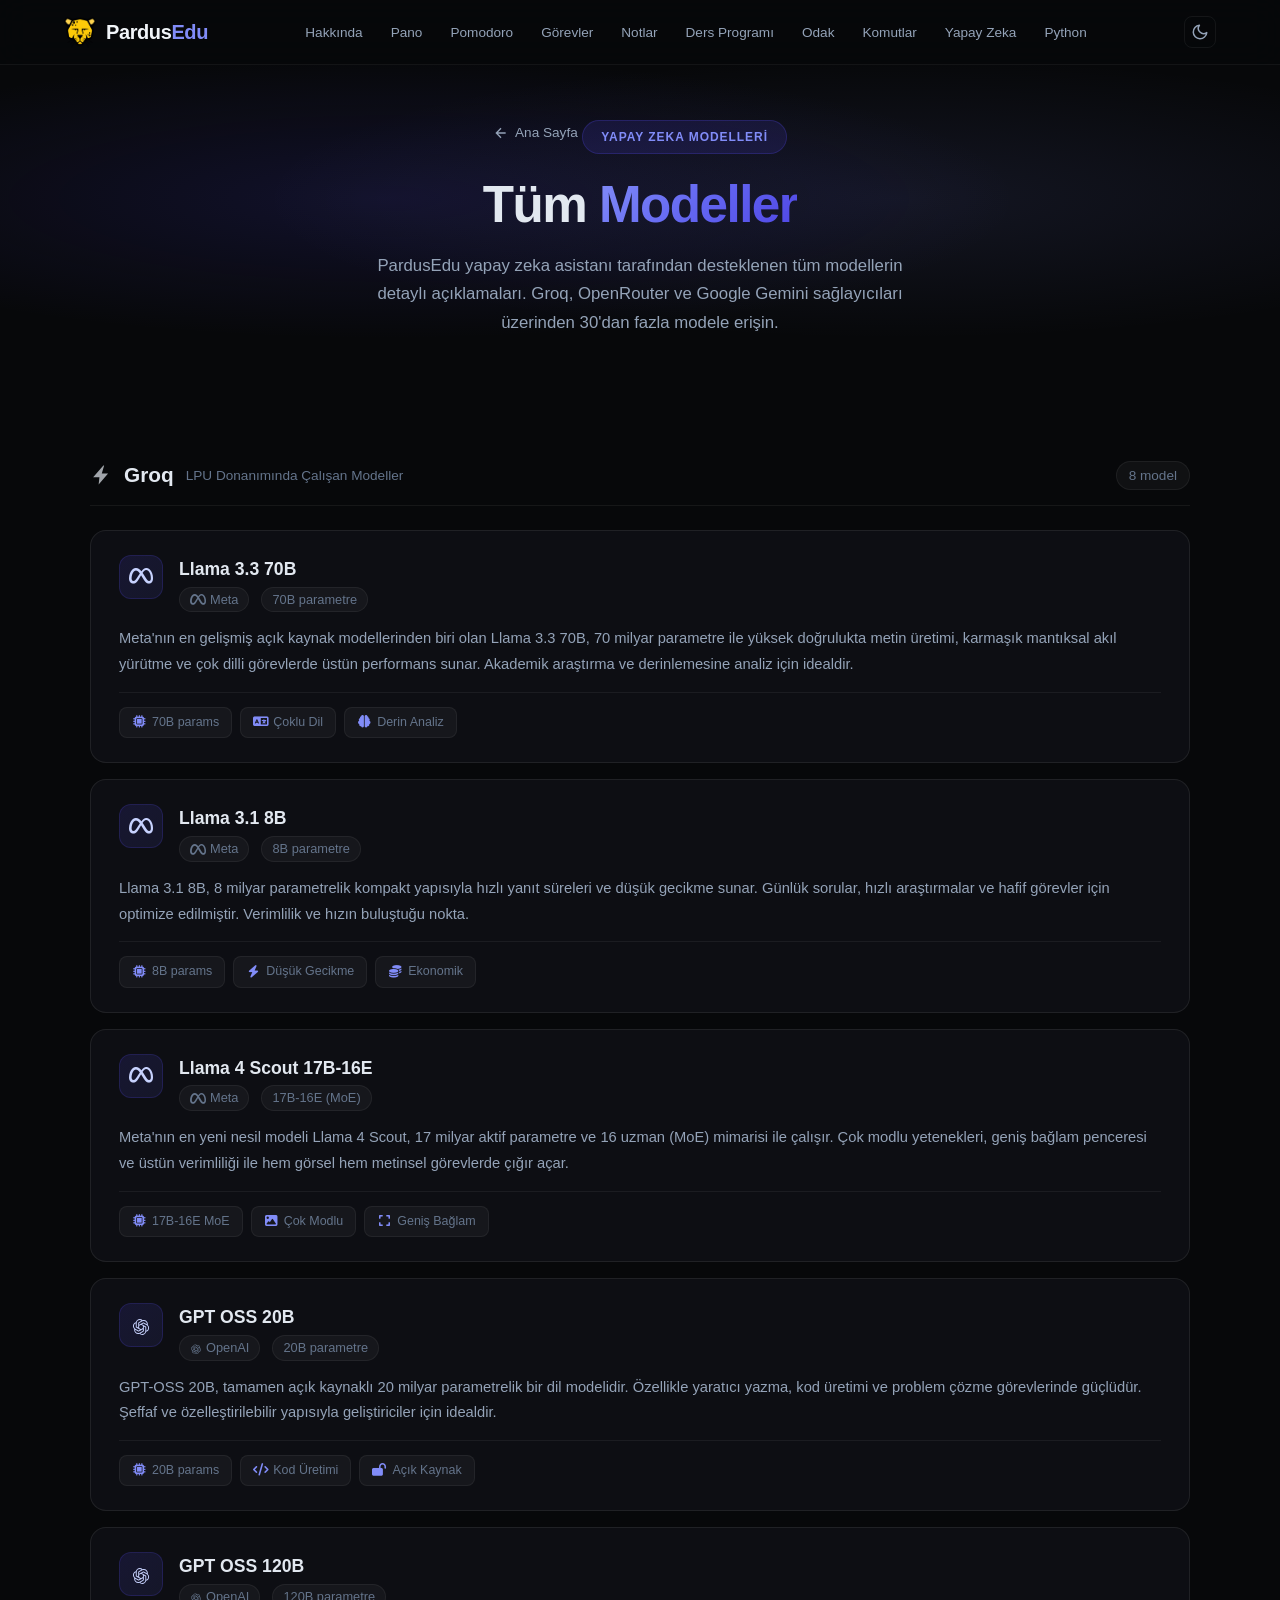
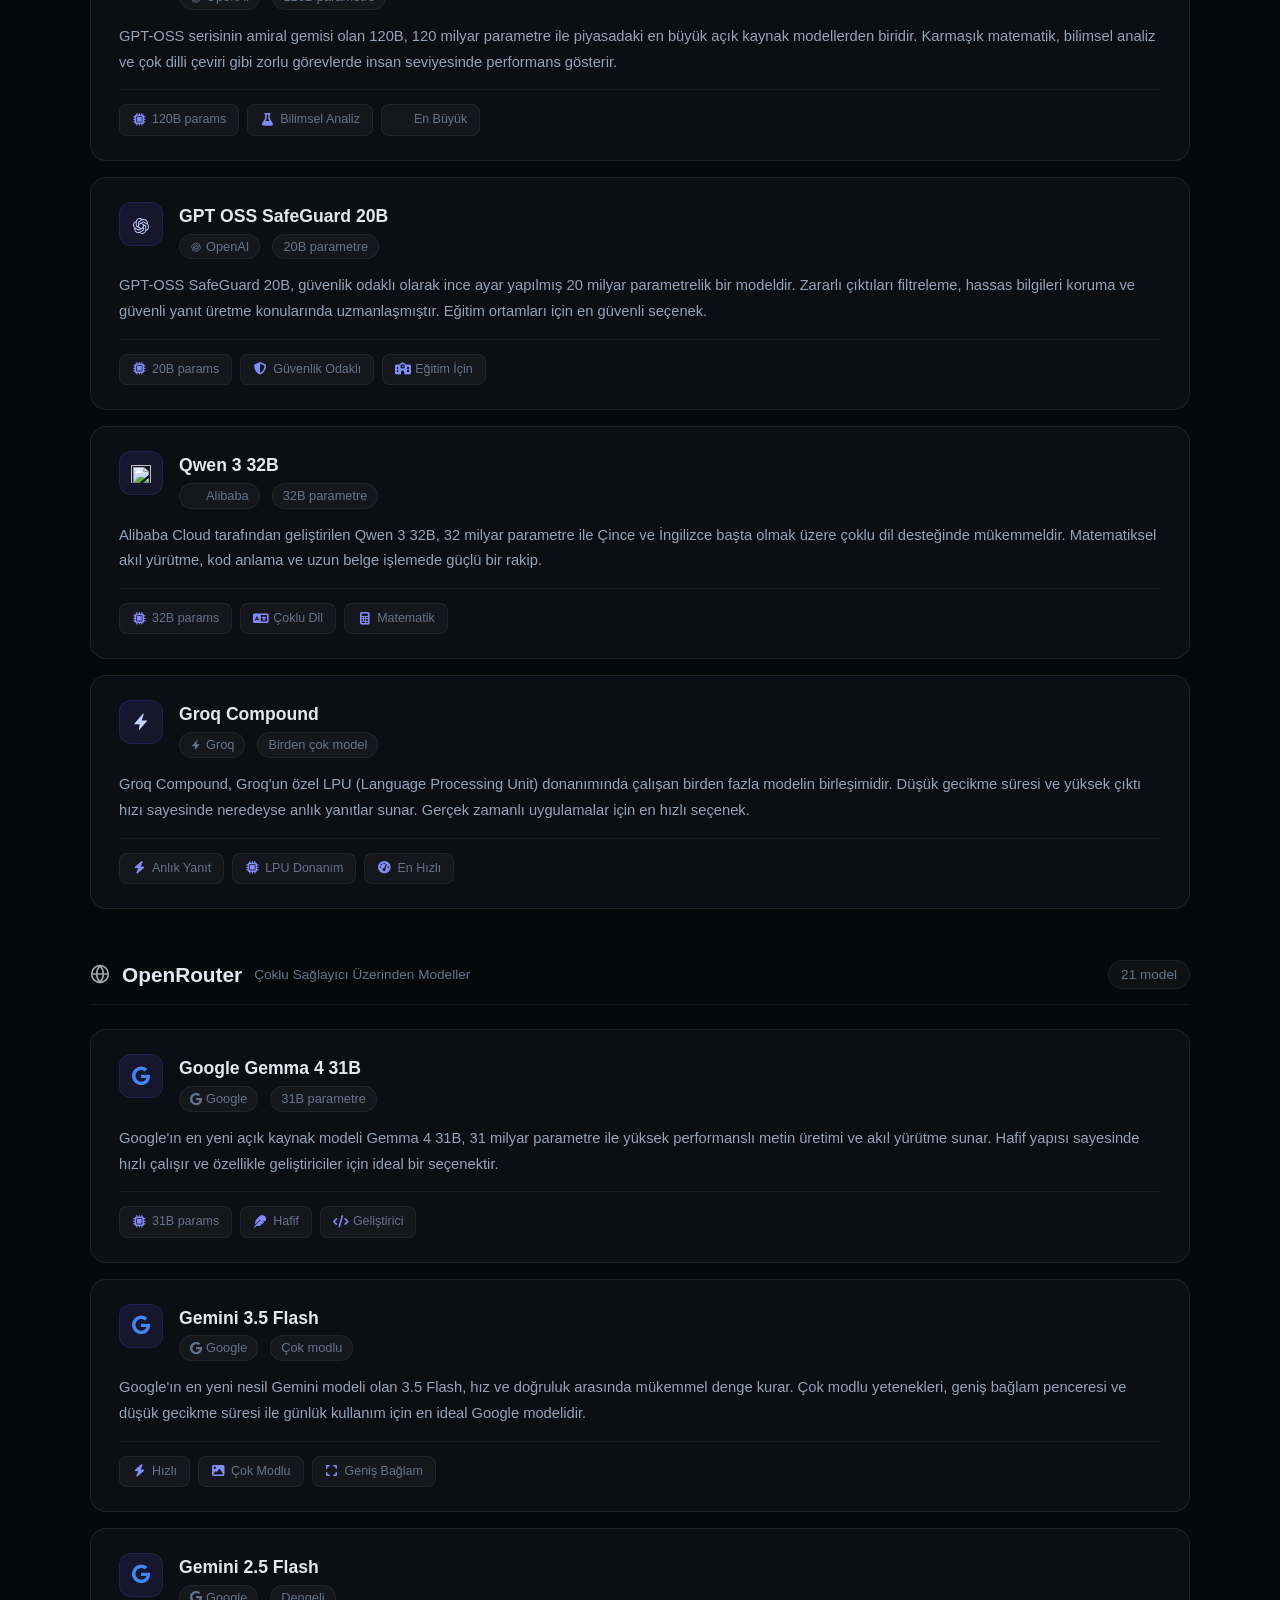
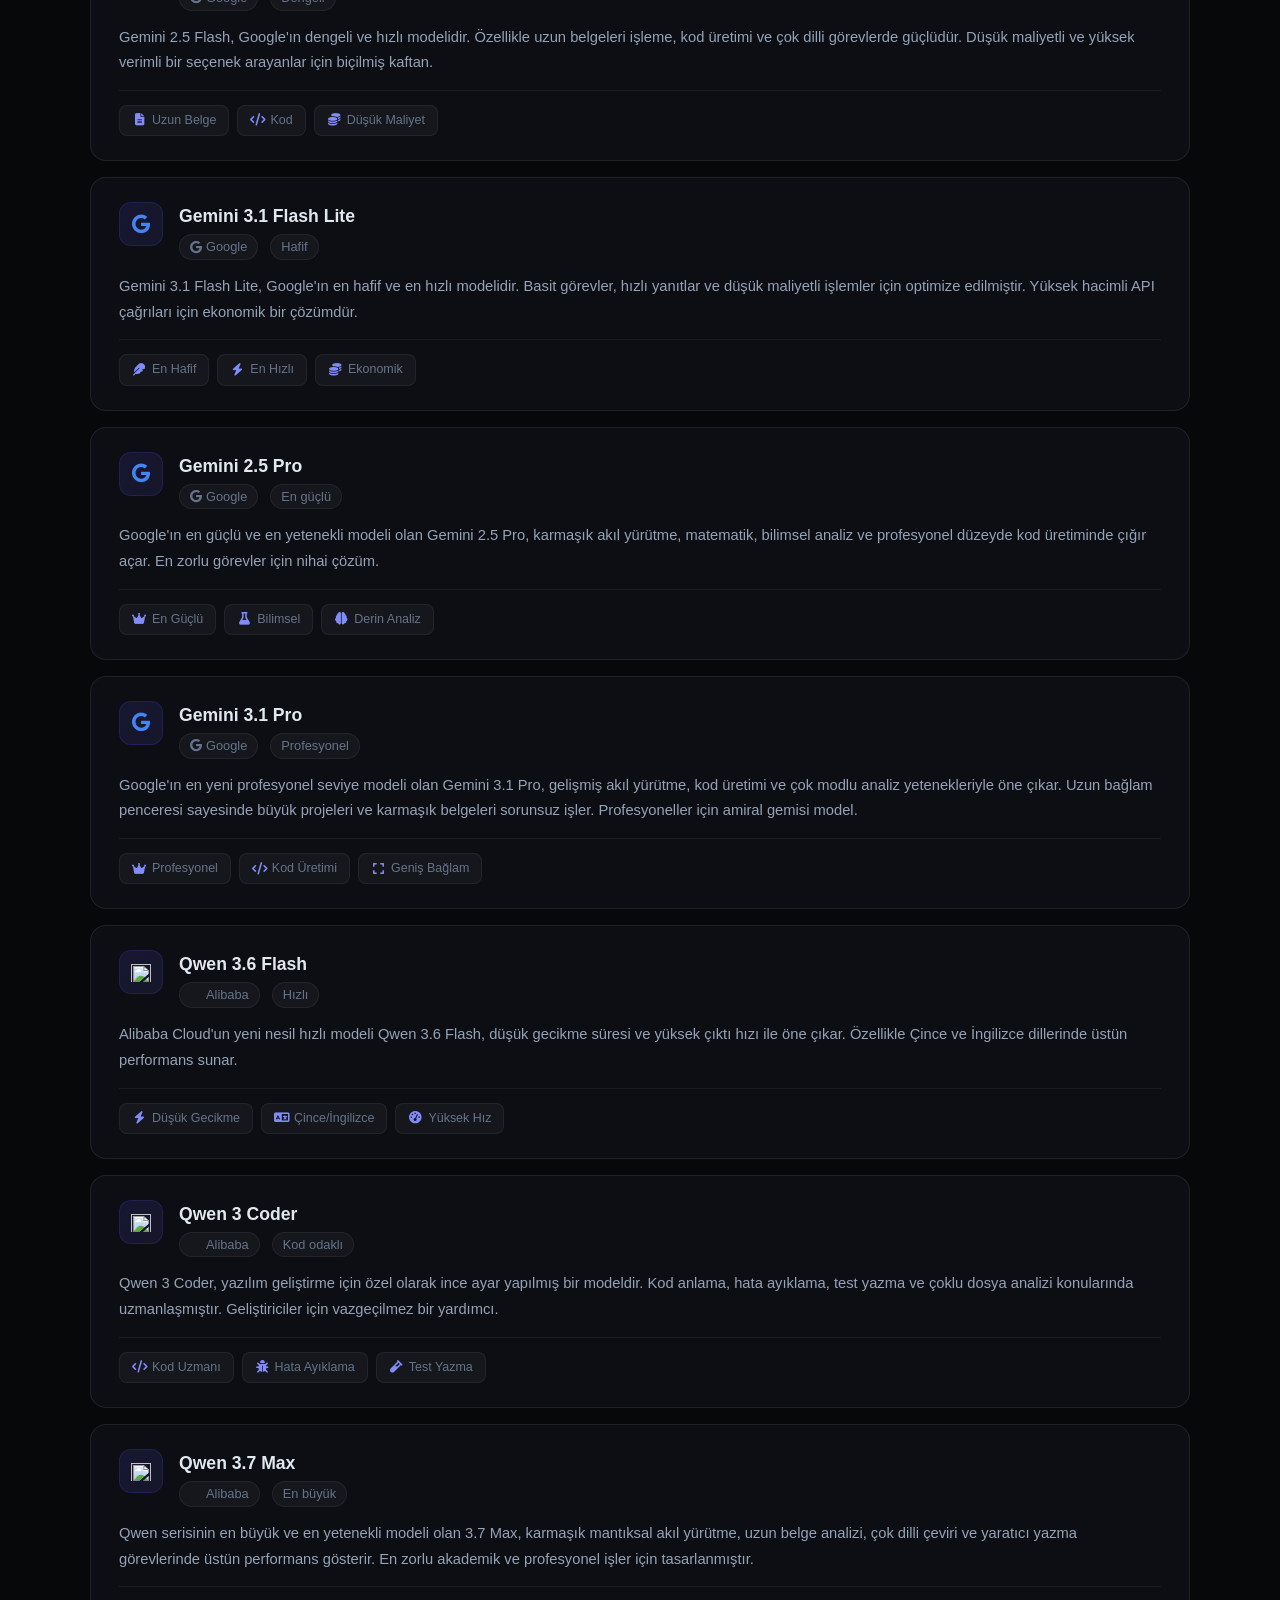
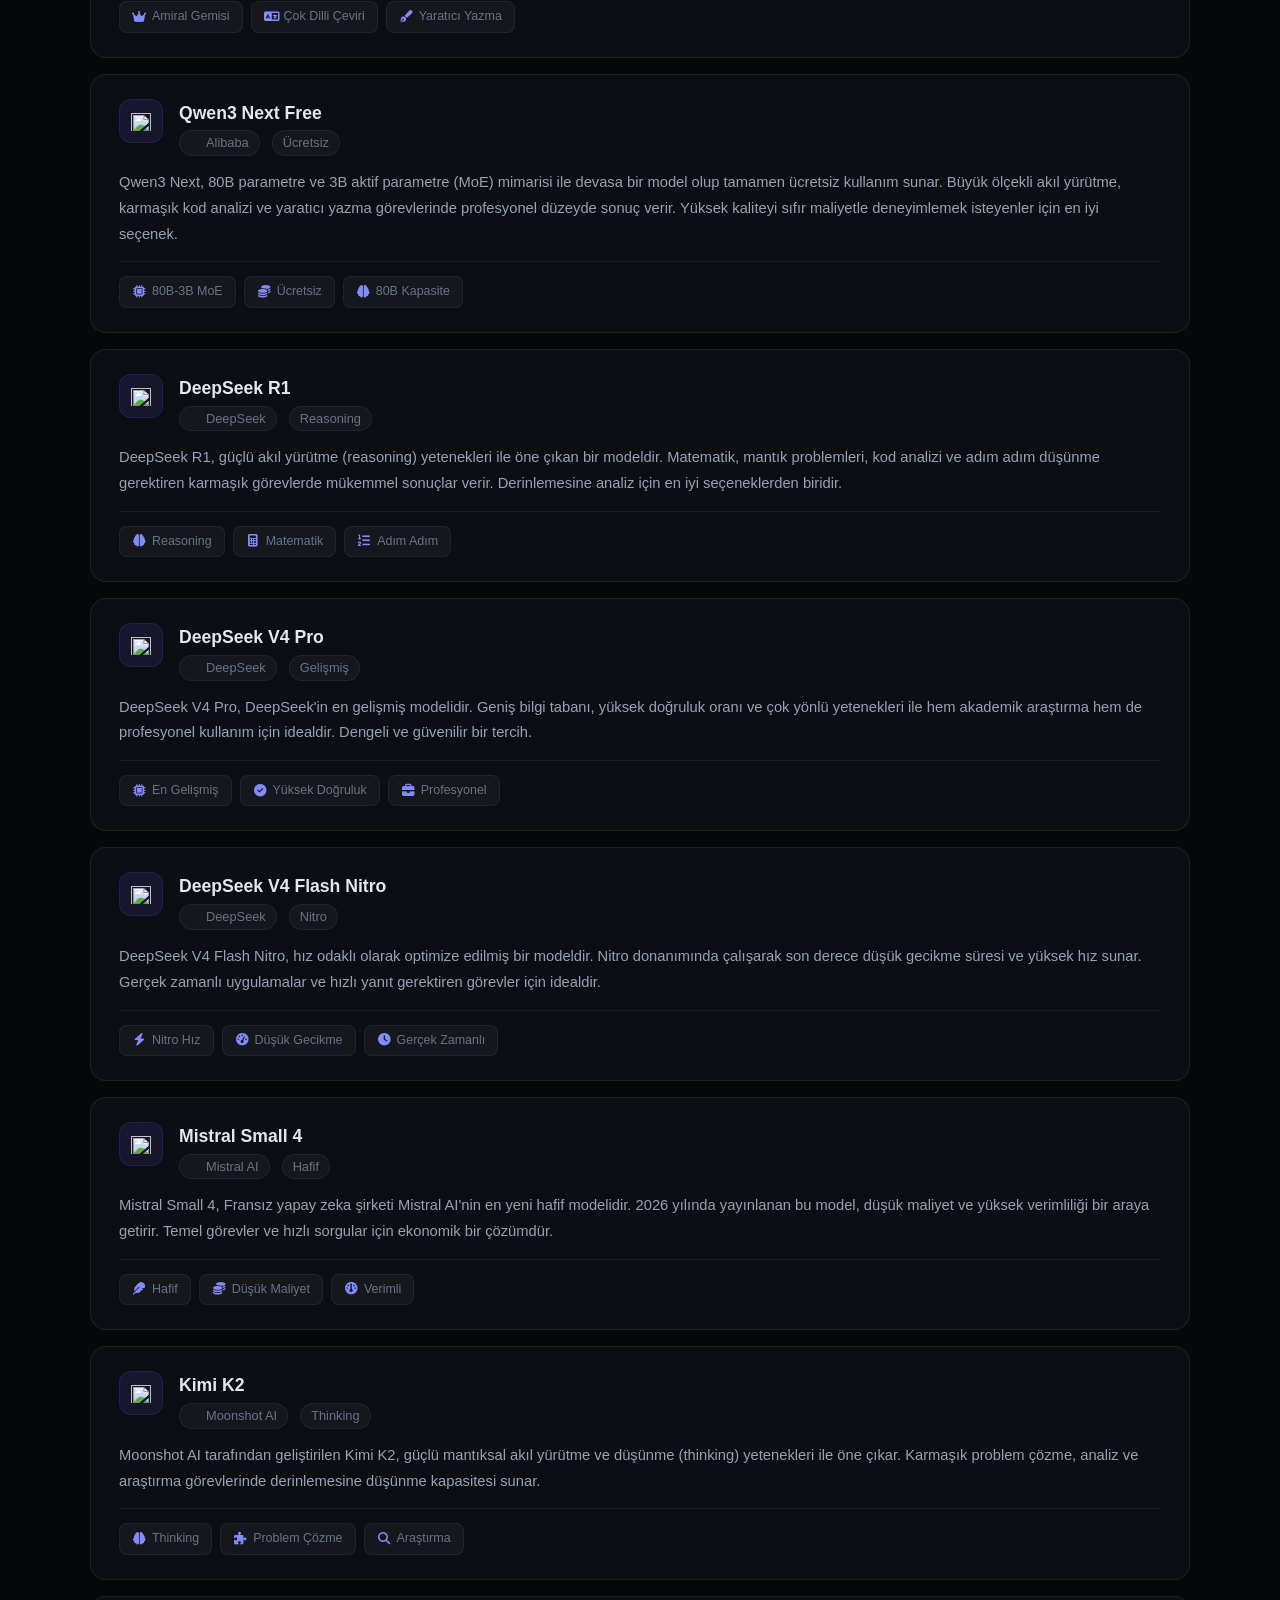
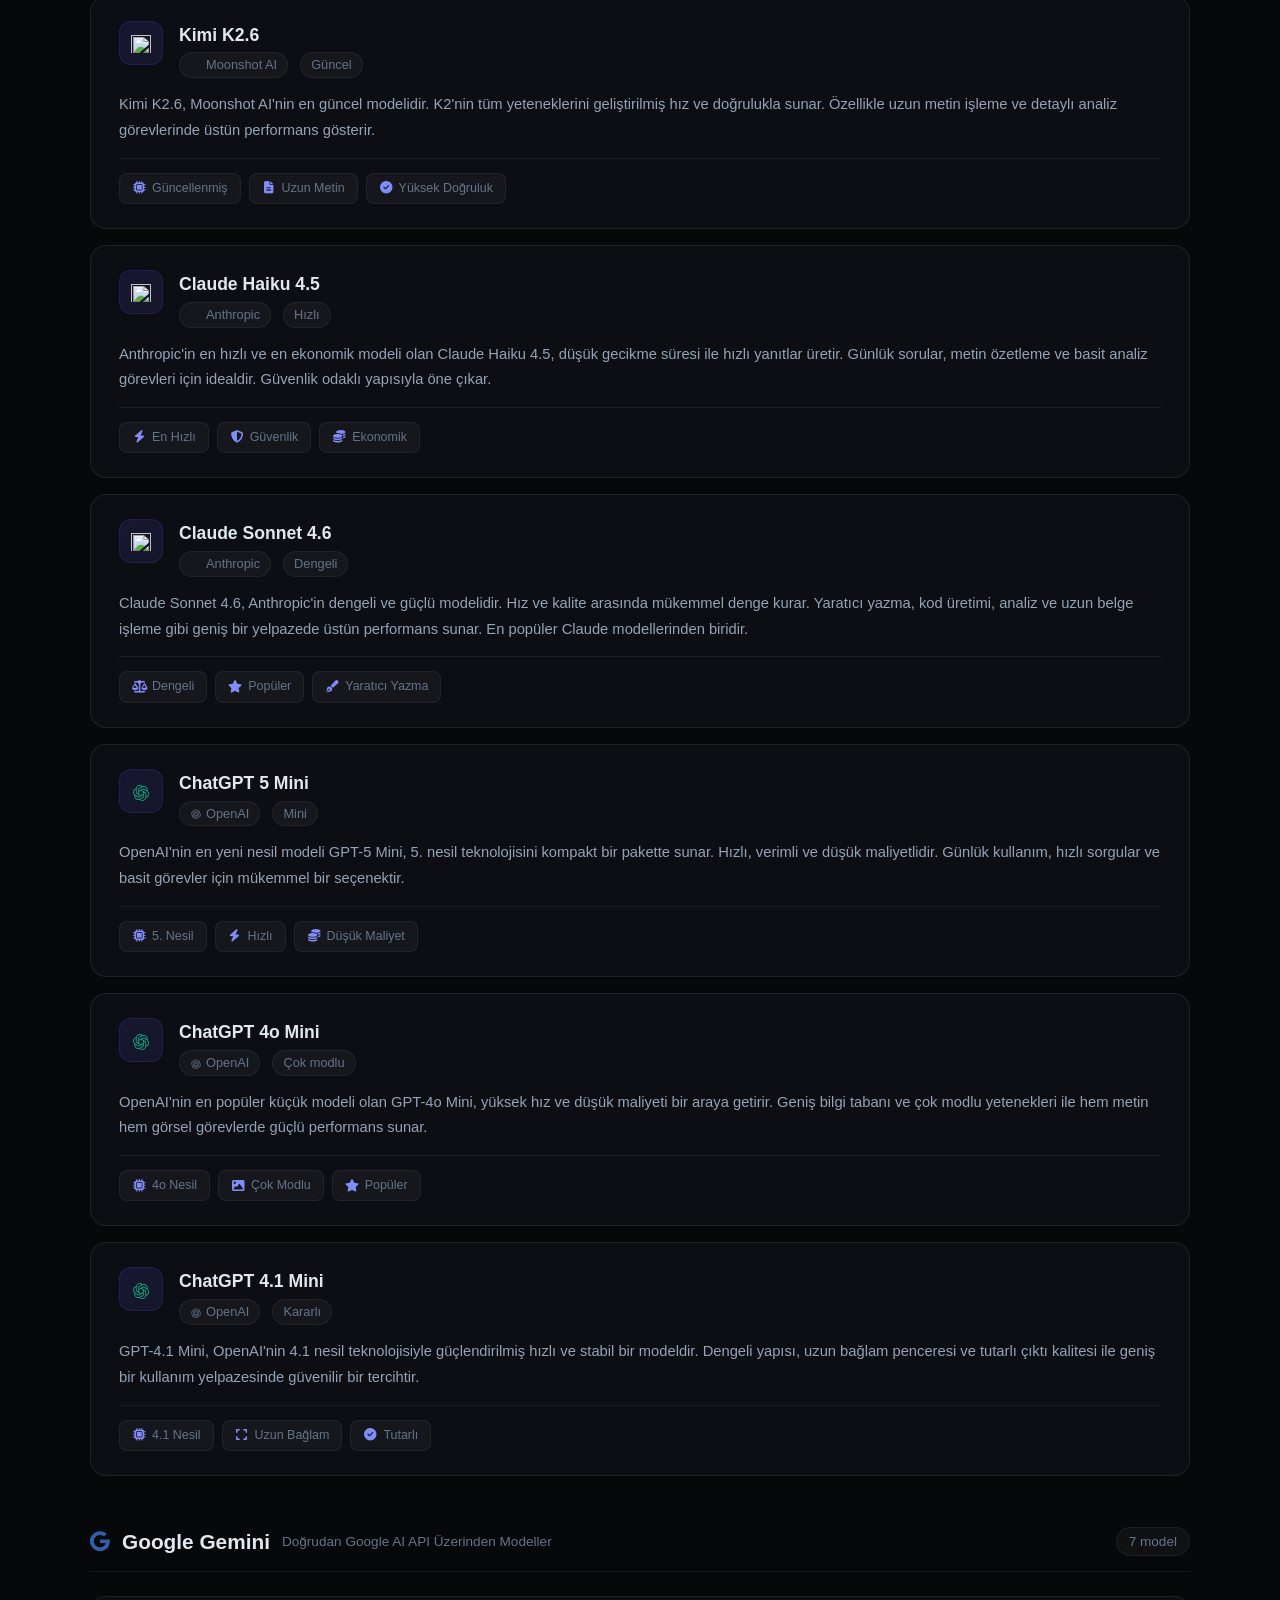
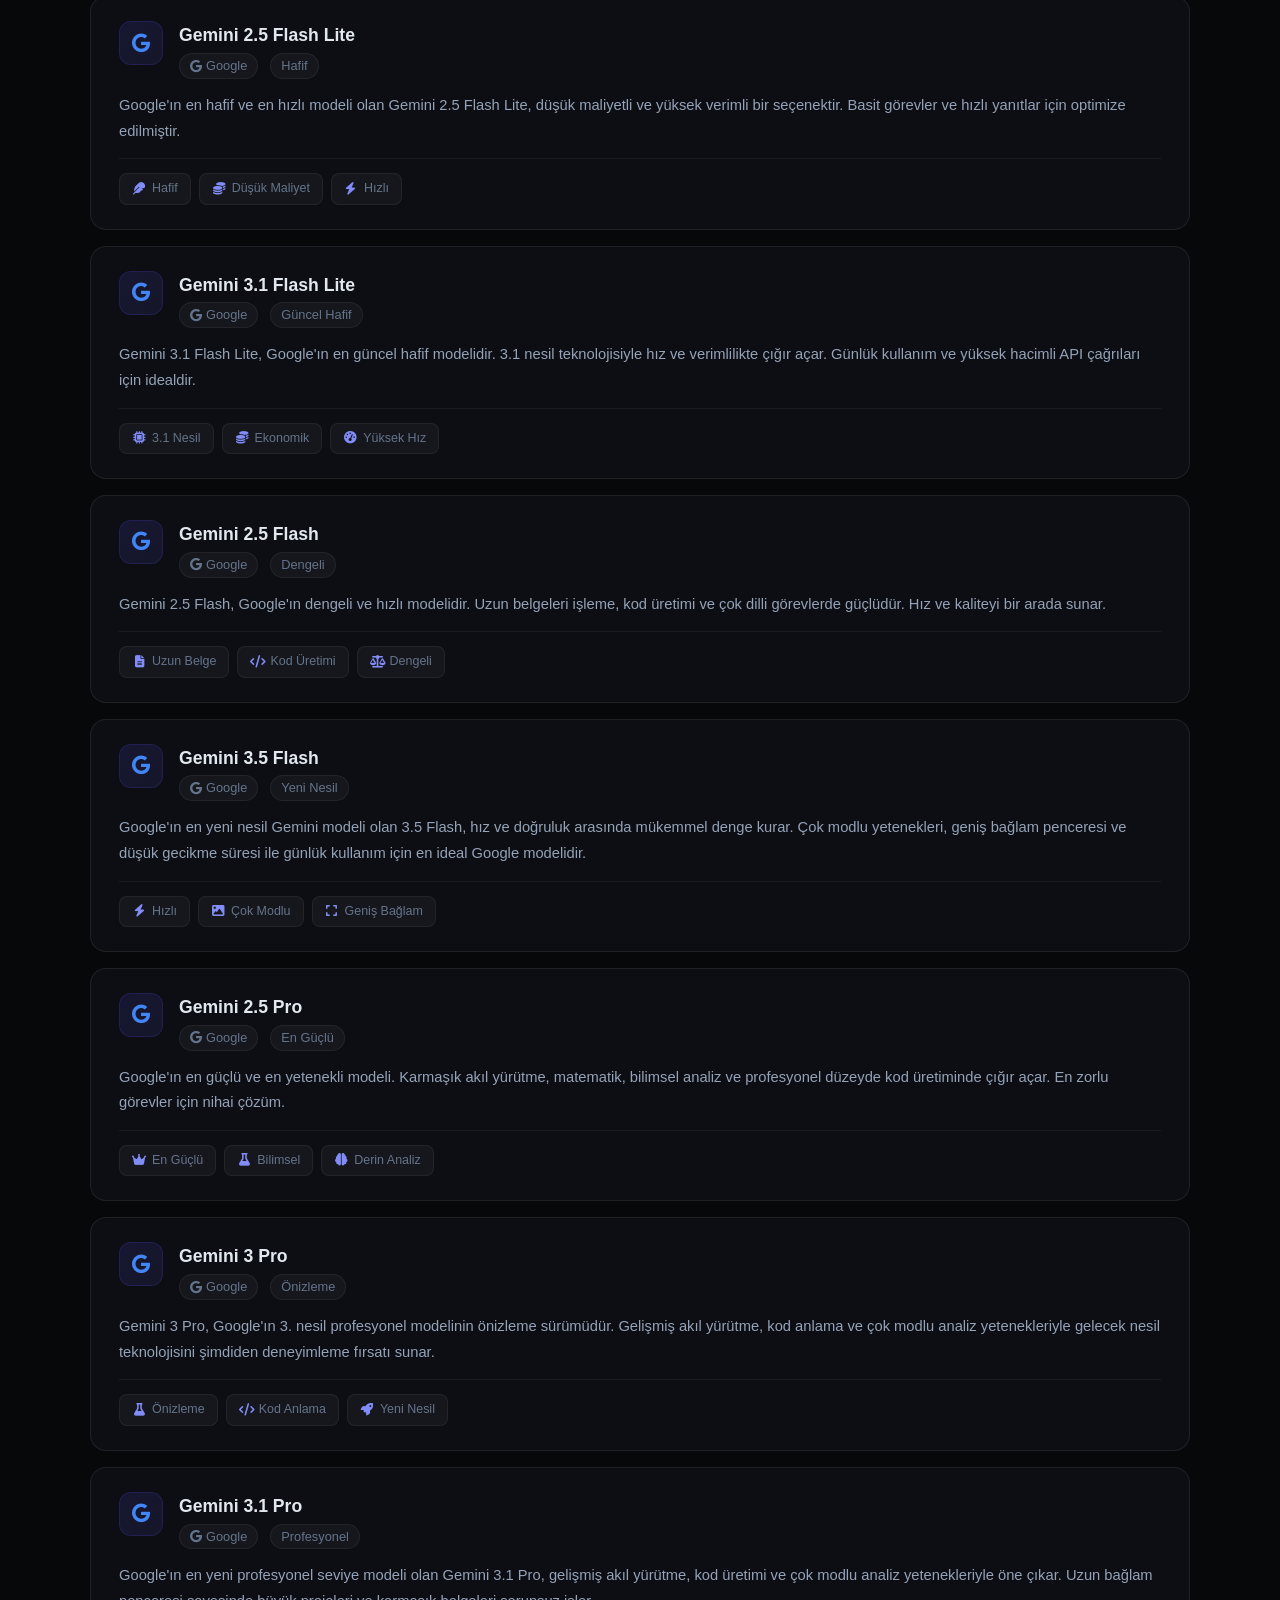
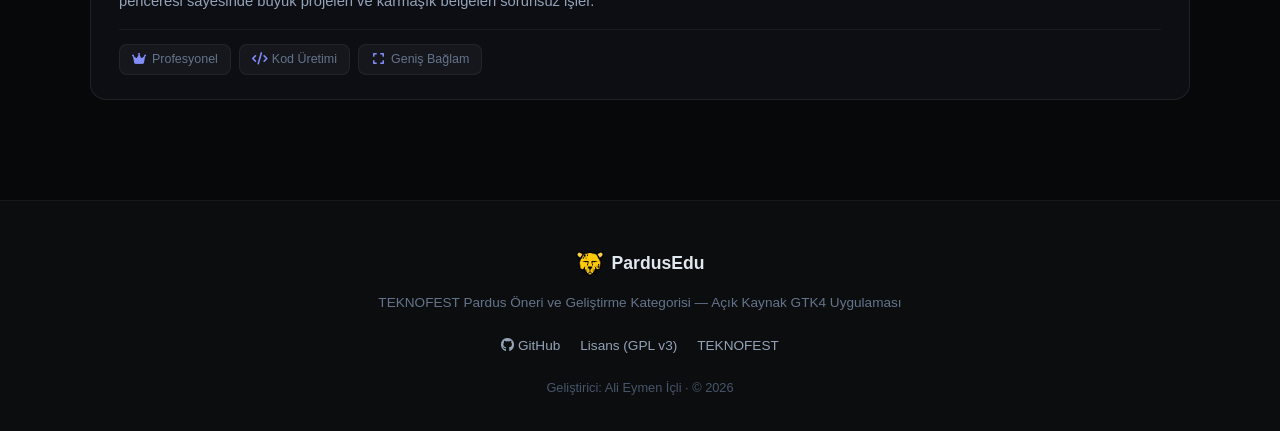
==== web/model.html @ b1dc3f50 "Add files via upload" ====
<!DOCTYPE html>
<html lang="tr">
<head>
  <meta charset="UTF-8">
  <meta name="viewport" content="width=device-width, initial-scale=1.0">
  <title>Modeller — PardusEdu</title>
  <link rel="stylesheet" href="https://cdnjs.cloudflare.com/ajax/libs/font-awesome/6.6.0/css/all.min.css">
  <link rel="stylesheet" href="css/style.css">
  <style>
    .models-hero {
      min-height: 40vh;
      display: flex;
      align-items: center;
      justify-content: center;
      position: relative;
      padding: 120px 24px 60px;
      text-align: center;
      overflow: hidden;
    }
    .models-hero-bg {
      position: absolute;
      inset: 0;
      background:
        radial-gradient(ellipse at 30% 50%, rgba(79,70,229,.15) 0%, transparent 50%),
        radial-gradient(ellipse at 70% 50%, rgba(129,140,248,.1) 0%, transparent 50%);
      pointer-events: none;
    }
    .models-hero-content {
      position: relative;
      max-width: 720px;
    }
    .back-link {
      display: inline-flex;
      align-items: center;
      gap: 6px;
      color: var(--text-muted);
      text-decoration: none;
      font-size: .85rem;
      font-weight: 500;
      margin-bottom: 20px;
      transition: color .2s;
    }
    .back-link:hover { color: var(--accent-light); }
    .models-hero-badge {
      display: inline-block;
      font-size: .75rem;
      font-weight: 600;
      letter-spacing: .08em;
      color: var(--badge-text);
      background: var(--badge-bg);
      border: 1px solid var(--badge-border);
      padding: 6px 18px;
      border-radius: 100px;
      margin-bottom: 20px;
      text-transform: uppercase;
    }
    .models-hero h1 {
      font-size: clamp(2rem, 5vw, 3.2rem);
      font-weight: 800;
      line-height: 1.2;
      margin-bottom: 16px;
      letter-spacing: -.03em;
    }
    .models-hero p {
      font-size: 1.05rem;
      color: var(--text-muted);
      max-width: 560px;
      margin: 0 auto;
    }
    .models-section {
      padding: 60px 24px 100px;
    }
    .models-container {
      max-width: 1100px;
      margin: 0 auto;
    }
    .models-provider {
      margin-bottom: 48px;
    }
    .models-provider:last-child {
      margin-bottom: 0;
    }
    .provider-header {
      display: flex;
      align-items: center;
      gap: 12px;
      margin-bottom: 24px;
      padding-bottom: 12px;
      border-bottom: 1px solid var(--border-light);
    }
    .provider-header h2 {
      font-size: 1.3rem;
      font-weight: 700;
    }
    .provider-header span {
      font-size: .85rem;
      color: var(--text-dim);
      font-weight: 500;
    }
    .provider-count {
      margin-left: auto;
      font-size: .8rem;
      color: var(--text-dim);
      background: var(--card-bg);
      border: 1px solid var(--card-border);
      padding: 2px 12px;
      border-radius: 100px;
    }
    .model-card {
      background: var(--mock-bg);
      border: 1px solid var(--border-mock);
      border-radius: 16px;
      padding: 24px 28px;
      margin-bottom: 16px;
      transition: all .3s;
    }
    .model-card:last-child {
      margin-bottom: 0;
    }
    .model-card:hover {
      border-color: var(--model-border);
      transform: translateY(-2px);
      box-shadow: 0 8px 30px var(--mock-shadow);
    }
    .model-card-header {
      display: flex;
      align-items: flex-start;
      gap: 16px;
      margin-bottom: 14px;
    }
    .model-card-icon {
      width: 44px;
      height: 44px;
      border-radius: 12px;
      display: flex;
      align-items: center;
      justify-content: center;
      font-size: 1.2rem;
      flex-shrink: 0;
      background: var(--model-bg);
      border: 1px solid var(--model-border);
      color: var(--model-text);
    }
    .model-card-info {
      flex: 1;
      min-width: 0;
    }
    .model-card-info h3 {
      font-size: 1.1rem;
      font-weight: 700;
      margin-bottom: 2px;
    }
    .model-card-meta {
      display: flex;
      flex-wrap: wrap;
      gap: 6px 12px;
      font-size: .8rem;
      color: var(--text-dim);
    }
    .model-card-meta .tag {
      display: inline-flex;
      align-items: center;
      gap: 4px;
      padding: 1px 10px;
      border-radius: 100px;
      background: var(--card-bg);
      border: 1px solid var(--card-border);
    }
    .model-card-desc {
      font-size: .92rem;
      color: var(--text-muted);
      line-height: 1.75;
    }
    .model-card-details {
      display: flex;
      flex-wrap: wrap;
      gap: 8px;
      margin-top: 14px;
      padding-top: 14px;
      border-top: 1px solid var(--border-light);
    }
    .model-detail {
      display: inline-flex;
      align-items: center;
      gap: 6px;
      font-size: .78rem;
      color: var(--text-dim);
      padding: 4px 12px;
      background: var(--card-bg);
      border: 1px solid var(--card-border);
      border-radius: 8px;
    }
    .model-detail i {
      color: var(--accent-light);
      width: 14px;
      text-align: center;
    }
    @media (max-width: 768px) {
      .models-hero { padding: 100px 20px 40px; min-height: auto; }
      .models-section { padding: 40px 20px 60px; }
      .model-card { padding: 20px; }
      .model-card-header { gap: 12px; }
      .model-card-icon { width: 36px; height: 36px; font-size: 1rem; }
      .model-card-info h3 { font-size: 1rem; }
      .model-card-desc { font-size: .85rem; }
    }
  </style>
</head>
<body>

  <nav class="navbar" id="navbar">
    <div class="nav-container">
      <a href="index.html" class="nav-logo">
        <img src="img/pardus.png" alt="Pardus" class="logo-img">
        <span>Pardus<span class="logo-highlight">Edu</span></span>
      </a>
      <ul class="nav-links" id="navLinks">
        <li><a href="index.html#about">Hakkında</a></li>
        <li><a href="index.html#dashboard">Pano</a></li>
        <li><a href="index.html#pomodoro">Pomodoro</a></li>
        <li><a href="index.html#tasks">Görevler</a></li>
        <li><a href="index.html#notes">Notlar</a></li>
        <li><a href="index.html#schedule">Ders Programı</a></li>
        <li><a href="index.html#focus">Odak</a></li>
        <li><a href="index.html#commands">Komutlar</a></li>
        <li><a href="index.html#ai">Yapay Zeka</a></li>
        <li><a href="index.html#python">Python</a></li>
      </ul>
      <div class="nav-actions">
        <button class="theme-btn" id="themeBtn" aria-label="Temayı değiştir">
          <svg class="sun-icon" viewBox="0 0 24 24" width="18" height="18" fill="none" stroke="currentColor" stroke-width="2" stroke-linecap="round" stroke-linejoin="round">
            <circle cx="12" cy="12" r="5"/>
            <path d="M12 1v2M12 21v2M4.22 4.22l1.42 1.42M18.36 18.36l1.42 1.42M1 12h2M21 12h2M4.22 19.78l1.42-1.42M18.36 5.64l1.42-1.42"/>
          </svg>
          <svg class="moon-icon" viewBox="0 0 24 24" width="18" height="18" fill="none" stroke="currentColor" stroke-width="2" stroke-linecap="round" stroke-linejoin="round">
            <path d="M21 12.79A9 9 0 1111.21 3 7 7 0 0021 12.79z"/>
          </svg>
        </button>
        <button class="nav-toggle" id="navToggle" aria-label="Menüyü aç/kapat">
          <span></span><span></span><span></span>
        </button>
      </div>
    </div>
  </nav>

  <section class="models-hero">
    <div class="models-hero-bg"></div>
    <div class="models-hero-content">
      <a href="index.html" class="back-link">
        <svg width="16" height="16" viewBox="0 0 24 24" fill="none" stroke="currentColor" stroke-width="2"><path d="M19 12H5M12 19l-7-7 7-7"/></svg>
        Ana Sayfa
      </a>
      <div class="models-hero-badge">YAPAY ZEKA MODELLERİ</div>
      <h1>Tüm <span class="gradient-text">Modeller</span></h1>
      <p>PardusEdu yapay zeka asistanı tarafından desteklenen tüm modellerin detaylı açıklamaları. Groq, OpenRouter ve Google Gemini sağlayıcıları üzerinden 30'dan fazla modele erişin.</p>
    </div>
  </section>

  <section class="models-section">
    <div class="models-container">

      <div class="models-provider">
        <div class="provider-header">
          <svg width="22" height="22" viewBox="0 0 14 14" fill="none"><path d="M8.5 1L2 8.5h4L5.5 13l6-7H7.5L9 1z" fill="currentColor" opacity=".7"/></svg>
          <h2>Groq</h2>
          <span>LPU Donanımında Çalışan Modeller</span>
          <span class="provider-count">8 model</span>
        </div>

        <div class="model-card">
          <div class="model-card-header">
            <div class="model-card-icon"><i class="fa-brands fa-meta"></i></div>
            <div class="model-card-info">
              <h3>Llama 3.3 70B</h3>
              <div class="model-card-meta">
                <span class="tag"><i class="fa-brands fa-meta"></i>Meta</span>
                <span class="tag">70B parametre</span>
              </div>
            </div>
          </div>
          <div class="model-card-desc">Meta'nın en gelişmiş açık kaynak modellerinden biri olan Llama 3.3 70B, 70 milyar parametre ile yüksek doğrulukta metin üretimi, karmaşık mantıksal akıl yürütme ve çok dilli görevlerde üstün performans sunar. Akademik araştırma ve derinlemesine analiz için idealdir.</div>
          <div class="model-card-details">
            <span class="model-detail"><i class="fa-solid fa-microchip"></i>70B params</span>
            <span class="model-detail"><i class="fa-solid fa-language"></i>Çoklu Dil</span>
            <span class="model-detail"><i class="fa-solid fa-brain"></i>Derin Analiz</span>
          </div>
        </div>

        <div class="model-card">
          <div class="model-card-header">
            <div class="model-card-icon"><i class="fa-brands fa-meta"></i></div>
            <div class="model-card-info">
              <h3>Llama 3.1 8B</h3>
              <div class="model-card-meta">
                <span class="tag"><i class="fa-brands fa-meta"></i>Meta</span>
                <span class="tag">8B parametre</span>
              </div>
            </div>
          </div>
          <div class="model-card-desc">Llama 3.1 8B, 8 milyar parametrelik kompakt yapısıyla hızlı yanıt süreleri ve düşük gecikme sunar. Günlük sorular, hızlı araştırmalar ve hafif görevler için optimize edilmiştir. Verimlilik ve hızın buluştuğu nokta.</div>
          <div class="model-card-details">
            <span class="model-detail"><i class="fa-solid fa-microchip"></i>8B params</span>
            <span class="model-detail"><i class="fa-solid fa-bolt"></i>Düşük Gecikme</span>
            <span class="model-detail"><i class="fa-solid fa-coins"></i>Ekonomik</span>
          </div>
        </div>

        <div class="model-card">
          <div class="model-card-header">
            <div class="model-card-icon"><i class="fa-brands fa-meta"></i></div>
            <div class="model-card-info">
              <h3>Llama 4 Scout 17B-16E</h3>
              <div class="model-card-meta">
                <span class="tag"><i class="fa-brands fa-meta"></i>Meta</span>
                <span class="tag">17B-16E (MoE)</span>
              </div>
            </div>
          </div>
          <div class="model-card-desc">Meta'nın en yeni nesil modeli Llama 4 Scout, 17 milyar aktif parametre ve 16 uzman (MoE) mimarisi ile çalışır. Çok modlu yetenekleri, geniş bağlam penceresi ve üstün verimliliği ile hem görsel hem metinsel görevlerde çığır açar.</div>
          <div class="model-card-details">
            <span class="model-detail"><i class="fa-solid fa-microchip"></i>17B-16E MoE</span>
            <span class="model-detail"><i class="fa-solid fa-image"></i>Çok Modlu</span>
            <span class="model-detail"><i class="fa-solid fa-expand"></i>Geniş Bağlam</span>
          </div>
        </div>

        <div class="model-card">
          <div class="model-card-header">
            <div class="model-card-icon"><svg width="20" height="20" viewBox="0 0 640 512" fill="currentColor"><path d="M260.4 249.8L260.4 201.2C260.4 197.1 261.9 194 265.5 192L363.3 135.7C376.6 128 392.5 124.4 408.9 124.4C470.3 124.4 509.3 172 509.3 222.7C509.3 226.3 509.3 230.4 508.8 234.5L407.3 175.1C401.2 171.5 395 171.5 388.9 175.1L260.4 249.8zM488.7 439.2L488.7 323C488.7 315.8 485.6 310.7 479.5 307.1L351 232.4L393 208.3C396.6 206.3 399.7 206.3 403.2 208.3L501 264.7C529.2 281.1 548.1 315.9 548.1 349.7C548.1 388.6 525.1 424.5 488.7 439.3zM230.2 336.8L188.2 312.2C184.6 310.2 183.1 307.1 183.1 303L183.1 190.4C183.1 135.6 225.1 94.1 281.9 94.1C303.4 94.1 323.4 101.3 340.3 114.1L239.4 172.5C233.3 176.1 230.2 181.2 230.2 188.4L230.2 336.9zM320.6 389L260.4 355.2L260.4 283.5L320.6 249.7L380.8 283.5L380.8 355.2L320.6 389zM359.3 544.7C337.8 544.7 317.8 537.5 300.9 524.7L401.8 466.3C407.9 462.7 411 457.6 411 450.4L411 301.9L453.5 326.5C457.1 328.5 458.6 331.6 458.6 335.7L458.6 448.3C458.6 503.1 416.1 544.6 359.3 544.6zM237.8 430.5L140.1 374.2C111.9 357.8 93 323 93 289.2C93 249.8 116.6 214.4 152.9 199.6L152.9 316.3C152.9 323.5 156 328.6 162.1 332.2L290.1 406.4L248.1 430.5C244.5 432.5 241.4 432.5 237.9 430.5zM232.2 514.5C174.3 514.5 131.8 471 131.8 417.2C131.8 413.1 132.3 409 132.8 404.9L233.7 463.3C239.8 466.9 246 466.9 252.1 463.3L380.6 389.1L380.6 437.7C380.6 441.8 379.1 444.9 375.5 446.9L277.7 503.2C264.4 510.9 248.5 514.5 232.1 514.5zM359.2 575.4C421.2 575.4 472.9 531.4 484.6 473C541.9 458.1 578.8 404.4 578.8 349.6C578.8 313.8 563.4 278.9 535.8 253.9C538.4 243.1 539.9 232.4 539.9 221.6C539.9 148.4 480.5 93.6 411.9 93.6C398.1 93.6 384.8 95.6 371.5 100.3C348.5 77.8 316.7 63.4 281.9 63.4C219.9 63.4 168.2 107.4 156.5 165.8C99.2 180.6 62.3 234.4 62.3 289.2C62.3 325 77.7 359.9 105.3 384.9C102.7 395.7 101.2 406.4 101.2 417.2C101.2 490.4 160.6 545.2 229.2 545.2C243 545.2 256.3 543.2 269.6 538.5C292.6 561 324.4 575.4 359.2 575.4z"/></svg></div>
            <div class="model-card-info">
              <h3>GPT OSS 20B</h3>
              <div class="model-card-meta">
                <span class="tag"><svg width="12" height="12" viewBox="0 0 640 512" fill="currentColor"><path d="M260.4 249.8L260.4 201.2C260.4 197.1 261.9 194 265.5 192L363.3 135.7C376.6 128 392.5 124.4 408.9 124.4C470.3 124.4 509.3 172 509.3 222.7C509.3 226.3 509.3 230.4 508.8 234.5L407.3 175.1C401.2 171.5 395 171.5 388.9 175.1L260.4 249.8zM488.7 439.2L488.7 323C488.7 315.8 485.6 310.7 479.5 307.1L351 232.4L393 208.3C396.6 206.3 399.7 206.3 403.2 208.3L501 264.7C529.2 281.1 548.1 315.9 548.1 349.7C548.1 388.6 525.1 424.5 488.7 439.3zM230.2 336.8L188.2 312.2C184.6 310.2 183.1 307.1 183.1 303L183.1 190.4C183.1 135.6 225.1 94.1 281.9 94.1C303.4 94.1 323.4 101.3 340.3 114.1L239.4 172.5C233.3 176.1 230.2 181.2 230.2 188.4L230.2 336.9zM320.6 389L260.4 355.2L260.4 283.5L320.6 249.7L380.8 283.5L380.8 355.2L320.6 389zM359.3 544.7C337.8 544.7 317.8 537.5 300.9 524.7L401.8 466.3C407.9 462.7 411 457.6 411 450.4L411 301.9L453.5 326.5C457.1 328.5 458.6 331.6 458.6 335.7L458.6 448.3C458.6 503.1 416.1 544.6 359.3 544.6zM237.8 430.5L140.1 374.2C111.9 357.8 93 323 93 289.2C93 249.8 116.6 214.4 152.9 199.6L152.9 316.3C152.9 323.5 156 328.6 162.1 332.2L290.1 406.4L248.1 430.5C244.5 432.5 241.4 432.5 237.9 430.5zM232.2 514.5C174.3 514.5 131.8 471 131.8 417.2C131.8 413.1 132.3 409 132.8 404.9L233.7 463.3C239.8 466.9 246 466.9 252.1 463.3L380.6 389.1L380.6 437.7C380.6 441.8 379.1 444.9 375.5 446.9L277.7 503.2C264.4 510.9 248.5 514.5 232.1 514.5zM359.2 575.4C421.2 575.4 472.9 531.4 484.6 473C541.9 458.1 578.8 404.4 578.8 349.6C578.8 313.8 563.4 278.9 535.8 253.9C538.4 243.1 539.9 232.4 539.9 221.6C539.9 148.4 480.5 93.6 411.9 93.6C398.1 93.6 384.8 95.6 371.5 100.3C348.5 77.8 316.7 63.4 281.9 63.4C219.9 63.4 168.2 107.4 156.5 165.8C99.2 180.6 62.3 234.4 62.3 289.2C62.3 325 77.7 359.9 105.3 384.9C102.7 395.7 101.2 406.4 101.2 417.2C101.2 490.4 160.6 545.2 229.2 545.2C243 545.2 256.3 543.2 269.6 538.5C292.6 561 324.4 575.4 359.2 575.4z"/></svg>OpenAI</span>
                <span class="tag">20B parametre</span>
              </div>
            </div>
          </div>
          <div class="model-card-desc">GPT-OSS 20B, tamamen açık kaynaklı 20 milyar parametrelik bir dil modelidir. Özellikle yaratıcı yazma, kod üretimi ve problem çözme görevlerinde güçlüdür. Şeffaf ve özelleştirilebilir yapısıyla geliştiriciler için idealdir.</div>
          <div class="model-card-details">
            <span class="model-detail"><i class="fa-solid fa-microchip"></i>20B params</span>
            <span class="model-detail"><i class="fa-solid fa-code"></i>Kod Üretimi</span>
            <span class="model-detail"><i class="fa-solid fa-lock-open"></i>Açık Kaynak</span>
          </div>
        </div>

        <div class="model-card">
          <div class="model-card-header">
            <div class="model-card-icon"><svg width="20" height="20" viewBox="0 0 640 512" fill="currentColor"><path d="M260.4 249.8L260.4 201.2C260.4 197.1 261.9 194 265.5 192L363.3 135.7C376.6 128 392.5 124.4 408.9 124.4C470.3 124.4 509.3 172 509.3 222.7C509.3 226.3 509.3 230.4 508.8 234.5L407.3 175.1C401.2 171.5 395 171.5 388.9 175.1L260.4 249.8zM488.7 439.2L488.7 323C488.7 315.8 485.6 310.7 479.5 307.1L351 232.4L393 208.3C396.6 206.3 399.7 206.3 403.2 208.3L501 264.7C529.2 281.1 548.1 315.9 548.1 349.7C548.1 388.6 525.1 424.5 488.7 439.3zM230.2 336.8L188.2 312.2C184.6 310.2 183.1 307.1 183.1 303L183.1 190.4C183.1 135.6 225.1 94.1 281.9 94.1C303.4 94.1 323.4 101.3 340.3 114.1L239.4 172.5C233.3 176.1 230.2 181.2 230.2 188.4L230.2 336.9zM320.6 389L260.4 355.2L260.4 283.5L320.6 249.7L380.8 283.5L380.8 355.2L320.6 389zM359.3 544.7C337.8 544.7 317.8 537.5 300.9 524.7L401.8 466.3C407.9 462.7 411 457.6 411 450.4L411 301.9L453.5 326.5C457.1 328.5 458.6 331.6 458.6 335.7L458.6 448.3C458.6 503.1 416.1 544.6 359.3 544.6zM237.8 430.5L140.1 374.2C111.9 357.8 93 323 93 289.2C93 249.8 116.6 214.4 152.9 199.6L152.9 316.3C152.9 323.5 156 328.6 162.1 332.2L290.1 406.4L248.1 430.5C244.5 432.5 241.4 432.5 237.9 430.5zM232.2 514.5C174.3 514.5 131.8 471 131.8 417.2C131.8 413.1 132.3 409 132.8 404.9L233.7 463.3C239.8 466.9 246 466.9 252.1 463.3L380.6 389.1L380.6 437.7C380.6 441.8 379.1 444.9 375.5 446.9L277.7 503.2C264.4 510.9 248.5 514.5 232.1 514.5zM359.2 575.4C421.2 575.4 472.9 531.4 484.6 473C541.9 458.1 578.8 404.4 578.8 349.6C578.8 313.8 563.4 278.9 535.8 253.9C538.4 243.1 539.9 232.4 539.9 221.6C539.9 148.4 480.5 93.6 411.9 93.6C398.1 93.6 384.8 95.6 371.5 100.3C348.5 77.8 316.7 63.4 281.9 63.4C219.9 63.4 168.2 107.4 156.5 165.8C99.2 180.6 62.3 234.4 62.3 289.2C62.3 325 77.7 359.9 105.3 384.9C102.7 395.7 101.2 406.4 101.2 417.2C101.2 490.4 160.6 545.2 229.2 545.2C243 545.2 256.3 543.2 269.6 538.5C292.6 561 324.4 575.4 359.2 575.4z"/></svg></div>
            <div class="model-card-info">
              <h3>GPT OSS 120B</h3>
              <div class="model-card-meta">
                <span class="tag"><svg width="12" height="12" viewBox="0 0 640 512" fill="currentColor"><path d="M260.4 249.8L260.4 201.2C260.4 197.1 261.9 194 265.5 192L363.3 135.7C376.6 128 392.5 124.4 408.9 124.4C470.3 124.4 509.3 172 509.3 222.7C509.3 226.3 509.3 230.4 508.8 234.5L407.3 175.1C401.2 171.5 395 171.5 388.9 175.1L260.4 249.8zM488.7 439.2L488.7 323C488.7 315.8 485.6 310.7 479.5 307.1L351 232.4L393 208.3C396.6 206.3 399.7 206.3 403.2 208.3L501 264.7C529.2 281.1 548.1 315.9 548.1 349.7C548.1 388.6 525.1 424.5 488.7 439.3zM230.2 336.8L188.2 312.2C184.6 310.2 183.1 307.1 183.1 303L183.1 190.4C183.1 135.6 225.1 94.1 281.9 94.1C303.4 94.1 323.4 101.3 340.3 114.1L239.4 172.5C233.3 176.1 230.2 181.2 230.2 188.4L230.2 336.9zM320.6 389L260.4 355.2L260.4 283.5L320.6 249.7L380.8 283.5L380.8 355.2L320.6 389zM359.3 544.7C337.8 544.7 317.8 537.5 300.9 524.7L401.8 466.3C407.9 462.7 411 457.6 411 450.4L411 301.9L453.5 326.5C457.1 328.5 458.6 331.6 458.6 335.7L458.6 448.3C458.6 503.1 416.1 544.6 359.3 544.6zM237.8 430.5L140.1 374.2C111.9 357.8 93 323 93 289.2C93 249.8 116.6 214.4 152.9 199.6L152.9 316.3C152.9 323.5 156 328.6 162.1 332.2L290.1 406.4L248.1 430.5C244.5 432.5 241.4 432.5 237.9 430.5zM232.2 514.5C174.3 514.5 131.8 471 131.8 417.2C131.8 413.1 132.3 409 132.8 404.9L233.7 463.3C239.8 466.9 246 466.9 252.1 463.3L380.6 389.1L380.6 437.7C380.6 441.8 379.1 444.9 375.5 446.9L277.7 503.2C264.4 510.9 248.5 514.5 232.1 514.5zM359.2 575.4C421.2 575.4 472.9 531.4 484.6 473C541.9 458.1 578.8 404.4 578.8 349.6C578.8 313.8 563.4 278.9 535.8 253.9C538.4 243.1 539.9 232.4 539.9 221.6C539.9 148.4 480.5 93.6 411.9 93.6C398.1 93.6 384.8 95.6 371.5 100.3C348.5 77.8 316.7 63.4 281.9 63.4C219.9 63.4 168.2 107.4 156.5 165.8C99.2 180.6 62.3 234.4 62.3 289.2C62.3 325 77.7 359.9 105.3 384.9C102.7 395.7 101.2 406.4 101.2 417.2C101.2 490.4 160.6 545.2 229.2 545.2C243 545.2 256.3 543.2 269.6 538.5C292.6 561 324.4 575.4 359.2 575.4z"/></svg>OpenAI</span>
                <span class="tag">120B parametre</span>
              </div>
            </div>
          </div>
          <div class="model-card-desc">GPT-OSS serisinin amiral gemisi olan 120B, 120 milyar parametre ile piyasadaki en büyük açık kaynak modellerden biridir. Karmaşık matematik, bilimsel analiz ve çok dilli çeviri gibi zorlu görevlerde insan seviyesinde performans gösterir.</div>
          <div class="model-card-details">
            <span class="model-detail"><i class="fa-solid fa-microchip"></i>120B params</span>
            <span class="model-detail"><i class="fa-solid fa-flask"></i>Bilimsel Analiz</span>
            <span class="model-detail"><i class="fa-solid fa-arrow-up-trend"></i>En Büyük</span>
          </div>
        </div>

        <div class="model-card">
          <div class="model-card-header">
            <div class="model-card-icon"><svg width="20" height="20" viewBox="0 0 640 512" fill="currentColor"><path d="M260.4 249.8L260.4 201.2C260.4 197.1 261.9 194 265.5 192L363.3 135.7C376.6 128 392.5 124.4 408.9 124.4C470.3 124.4 509.3 172 509.3 222.7C509.3 226.3 509.3 230.4 508.8 234.5L407.3 175.1C401.2 171.5 395 171.5 388.9 175.1L260.4 249.8zM488.7 439.2L488.7 323C488.7 315.8 485.6 310.7 479.5 307.1L351 232.4L393 208.3C396.6 206.3 399.7 206.3 403.2 208.3L501 264.7C529.2 281.1 548.1 315.9 548.1 349.7C548.1 388.6 525.1 424.5 488.7 439.3zM230.2 336.8L188.2 312.2C184.6 310.2 183.1 307.1 183.1 303L183.1 190.4C183.1 135.6 225.1 94.1 281.9 94.1C303.4 94.1 323.4 101.3 340.3 114.1L239.4 172.5C233.3 176.1 230.2 181.2 230.2 188.4L230.2 336.9zM320.6 389L260.4 355.2L260.4 283.5L320.6 249.7L380.8 283.5L380.8 355.2L320.6 389zM359.3 544.7C337.8 544.7 317.8 537.5 300.9 524.7L401.8 466.3C407.9 462.7 411 457.6 411 450.4L411 301.9L453.5 326.5C457.1 328.5 458.6 331.6 458.6 335.7L458.6 448.3C458.6 503.1 416.1 544.6 359.3 544.6zM237.8 430.5L140.1 374.2C111.9 357.8 93 323 93 289.2C93 249.8 116.6 214.4 152.9 199.6L152.9 316.3C152.9 323.5 156 328.6 162.1 332.2L290.1 406.4L248.1 430.5C244.5 432.5 241.4 432.5 237.9 430.5zM232.2 514.5C174.3 514.5 131.8 471 131.8 417.2C131.8 413.1 132.3 409 132.8 404.9L233.7 463.3C239.8 466.9 246 466.9 252.1 463.3L380.6 389.1L380.6 437.7C380.6 441.8 379.1 444.9 375.5 446.9L277.7 503.2C264.4 510.9 248.5 514.5 232.1 514.5zM359.2 575.4C421.2 575.4 472.9 531.4 484.6 473C541.9 458.1 578.8 404.4 578.8 349.6C578.8 313.8 563.4 278.9 535.8 253.9C538.4 243.1 539.9 232.4 539.9 221.6C539.9 148.4 480.5 93.6 411.9 93.6C398.1 93.6 384.8 95.6 371.5 100.3C348.5 77.8 316.7 63.4 281.9 63.4C219.9 63.4 168.2 107.4 156.5 165.8C99.2 180.6 62.3 234.4 62.3 289.2C62.3 325 77.7 359.9 105.3 384.9C102.7 395.7 101.2 406.4 101.2 417.2C101.2 490.4 160.6 545.2 229.2 545.2C243 545.2 256.3 543.2 269.6 538.5C292.6 561 324.4 575.4 359.2 575.4z"/></svg></div>
            <div class="model-card-info">
              <h3>GPT OSS SafeGuard 20B</h3>
              <div class="model-card-meta">
                <span class="tag"><svg width="12" height="12" viewBox="0 0 640 512" fill="currentColor"><path d="M260.4 249.8L260.4 201.2C260.4 197.1 261.9 194 265.5 192L363.3 135.7C376.6 128 392.5 124.4 408.9 124.4C470.3 124.4 509.3 172 509.3 222.7C509.3 226.3 509.3 230.4 508.8 234.5L407.3 175.1C401.2 171.5 395 171.5 388.9 175.1L260.4 249.8zM488.7 439.2L488.7 323C488.7 315.8 485.6 310.7 479.5 307.1L351 232.4L393 208.3C396.6 206.3 399.7 206.3 403.2 208.3L501 264.7C529.2 281.1 548.1 315.9 548.1 349.7C548.1 388.6 525.1 424.5 488.7 439.3zM230.2 336.8L188.2 312.2C184.6 310.2 183.1 307.1 183.1 303L183.1 190.4C183.1 135.6 225.1 94.1 281.9 94.1C303.4 94.1 323.4 101.3 340.3 114.1L239.4 172.5C233.3 176.1 230.2 181.2 230.2 188.4L230.2 336.9zM320.6 389L260.4 355.2L260.4 283.5L320.6 249.7L380.8 283.5L380.8 355.2L320.6 389zM359.3 544.7C337.8 544.7 317.8 537.5 300.9 524.7L401.8 466.3C407.9 462.7 411 457.6 411 450.4L411 301.9L453.5 326.5C457.1 328.5 458.6 331.6 458.6 335.7L458.6 448.3C458.6 503.1 416.1 544.6 359.3 544.6zM237.8 430.5L140.1 374.2C111.9 357.8 93 323 93 289.2C93 249.8 116.6 214.4 152.9 199.6L152.9 316.3C152.9 323.5 156 328.6 162.1 332.2L290.1 406.4L248.1 430.5C244.5 432.5 241.4 432.5 237.9 430.5zM232.2 514.5C174.3 514.5 131.8 471 131.8 417.2C131.8 413.1 132.3 409 132.8 404.9L233.7 463.3C239.8 466.9 246 466.9 252.1 463.3L380.6 389.1L380.6 437.7C380.6 441.8 379.1 444.9 375.5 446.9L277.7 503.2C264.4 510.9 248.5 514.5 232.1 514.5zM359.2 575.4C421.2 575.4 472.9 531.4 484.6 473C541.9 458.1 578.8 404.4 578.8 349.6C578.8 313.8 563.4 278.9 535.8 253.9C538.4 243.1 539.9 232.4 539.9 221.6C539.9 148.4 480.5 93.6 411.9 93.6C398.1 93.6 384.8 95.6 371.5 100.3C348.5 77.8 316.7 63.4 281.9 63.4C219.9 63.4 168.2 107.4 156.5 165.8C99.2 180.6 62.3 234.4 62.3 289.2C62.3 325 77.7 359.9 105.3 384.9C102.7 395.7 101.2 406.4 101.2 417.2C101.2 490.4 160.6 545.2 229.2 545.2C243 545.2 256.3 543.2 269.6 538.5C292.6 561 324.4 575.4 359.2 575.4z"/></svg>OpenAI</span>
                <span class="tag">20B parametre</span>
              </div>
            </div>
          </div>
          <div class="model-card-desc">GPT-OSS SafeGuard 20B, güvenlik odaklı olarak ince ayar yapılmış 20 milyar parametrelik bir modeldir. Zararlı çıktıları filtreleme, hassas bilgileri koruma ve güvenli yanıt üretme konularında uzmanlaşmıştır. Eğitim ortamları için en güvenli seçenek.</div>
          <div class="model-card-details">
            <span class="model-detail"><i class="fa-solid fa-microchip"></i>20B params</span>
            <span class="model-detail"><i class="fa-solid fa-shield-halved"></i>Güvenlik Odaklı</span>
            <span class="model-detail"><i class="fa-solid fa-school"></i>Eğitim İçin</span>
          </div>
        </div>

        <div class="model-card">
          <div class="model-card-header">
            <div class="model-card-icon"><img src="https://cdn.simpleicons.org/qwen/FF6A00" alt="" style="width:20px;height:20px;"></div>
            <div class="model-card-info">
              <h3>Qwen 3 32B</h3>
              <div class="model-card-meta">
                <span class="tag"><img src="https://cdn.simpleicons.org/qwen/FF6A00" alt="" style="width:12px;height:12px;">Alibaba</span>
                <span class="tag">32B parametre</span>
              </div>
            </div>
          </div>
          <div class="model-card-desc">Alibaba Cloud tarafından geliştirilen Qwen 3 32B, 32 milyar parametre ile Çince ve İngilizce başta olmak üzere çoklu dil desteğinde mükemmeldir. Matematiksel akıl yürütme, kod anlama ve uzun belge işlemede güçlü bir rakip.</div>
          <div class="model-card-details">
            <span class="model-detail"><i class="fa-solid fa-microchip"></i>32B params</span>
            <span class="model-detail"><i class="fa-solid fa-language"></i>Çoklu Dil</span>
            <span class="model-detail"><i class="fa-solid fa-calculator"></i>Matematik</span>
          </div>
        </div>

        <div class="model-card">
          <div class="model-card-header">
            <div class="model-card-icon"><svg width="20" height="20" viewBox="0 0 14 14" fill="none"><path d="M8.5 1L2 8.5h4L5.5 13l6-7H7.5L9 1z" fill="currentColor"/></svg></div>
            <div class="model-card-info">
              <h3>Groq Compound</h3>
              <div class="model-card-meta">
                <span class="tag"><svg width="12" height="12" viewBox="0 0 14 14" fill="none"><path d="M8.5 1L2 8.5h4L5.5 13l6-7H7.5L9 1z" fill="currentColor"/></svg>Groq</span>
                <span class="tag">Birden çok model</span>
              </div>
            </div>
          </div>
          <div class="model-card-desc">Groq Compound, Groq'un özel LPU (Language Processing Unit) donanımında çalışan birden fazla modelin birleşimidir. Düşük gecikme süresi ve yüksek çıktı hızı sayesinde neredeyse anlık yanıtlar sunar. Gerçek zamanlı uygulamalar için en hızlı seçenek.</div>
          <div class="model-card-details">
            <span class="model-detail"><i class="fa-solid fa-bolt"></i>Anlık Yanıt</span>
            <span class="model-detail"><i class="fa-solid fa-microchip"></i>LPU Donanım</span>
            <span class="model-detail"><i class="fa-solid fa-gauge-high"></i>En Hızlı</span>
          </div>
        </div>
      </div>

      <div class="models-provider">
        <div class="provider-header">
          <svg width="20" height="20" viewBox="0 0 24 24" fill="none" stroke="currentColor" stroke-width="2" opacity=".7"><circle cx="12" cy="12" r="10"/><path d="M2 12h20M12 2a15.3 15.3 0 014 10 15.3 15.3 0 01-4 10 15.3 15.3 0 01-4-10 15.3 15.3 0 014-10z"/></svg>
          <h2>OpenRouter</h2>
          <span>Çoklu Sağlayıcı Üzerinden Modeller</span>
          <span class="provider-count">21 model</span>
        </div>

        <div class="model-card">
          <div class="model-card-header">
            <div class="model-card-icon"><i class="fa-brands fa-google" style="color:#4285F4;"></i></div>
            <div class="model-card-info">
              <h3>Google Gemma 4 31B</h3>
              <div class="model-card-meta">
                <span class="tag"><i class="fa-brands fa-google"></i>Google</span>
                <span class="tag">31B parametre</span>
              </div>
            </div>
          </div>
          <div class="model-card-desc">Google'ın en yeni açık kaynak modeli Gemma 4 31B, 31 milyar parametre ile yüksek performanslı metin üretimi ve akıl yürütme sunar. Hafif yapısı sayesinde hızlı çalışır ve özellikle geliştiriciler için ideal bir seçenektir.</div>
          <div class="model-card-details">
            <span class="model-detail"><i class="fa-solid fa-microchip"></i>31B params</span>
            <span class="model-detail"><i class="fa-solid fa-feather"></i>Hafif</span>
            <span class="model-detail"><i class="fa-solid fa-code"></i>Geliştirici</span>
          </div>
        </div>

        <div class="model-card">
          <div class="model-card-header">
            <div class="model-card-icon"><i class="fa-brands fa-google" style="color:#4285F4;"></i></div>
            <div class="model-card-info">
              <h3>Gemini 3.5 Flash</h3>
              <div class="model-card-meta">
                <span class="tag"><i class="fa-brands fa-google"></i>Google</span>
                <span class="tag">Çok modlu</span>
              </div>
            </div>
          </div>
          <div class="model-card-desc">Google'ın en yeni nesil Gemini modeli olan 3.5 Flash, hız ve doğruluk arasında mükemmel denge kurar. Çok modlu yetenekleri, geniş bağlam penceresi ve düşük gecikme süresi ile günlük kullanım için en ideal Google modelidir.</div>
          <div class="model-card-details">
            <span class="model-detail"><i class="fa-solid fa-bolt"></i>Hızlı</span>
            <span class="model-detail"><i class="fa-solid fa-image"></i>Çok Modlu</span>
            <span class="model-detail"><i class="fa-solid fa-expand"></i>Geniş Bağlam</span>
          </div>
        </div>

        <div class="model-card">
          <div class="model-card-header">
            <div class="model-card-icon"><i class="fa-brands fa-google" style="color:#4285F4;"></i></div>
            <div class="model-card-info">
              <h3>Gemini 2.5 Flash</h3>
              <div class="model-card-meta">
                <span class="tag"><i class="fa-brands fa-google"></i>Google</span>
                <span class="tag">Dengeli</span>
              </div>
            </div>
          </div>
          <div class="model-card-desc">Gemini 2.5 Flash, Google'ın dengeli ve hızlı modelidir. Özellikle uzun belgeleri işleme, kod üretimi ve çok dilli görevlerde güçlüdür. Düşük maliyetli ve yüksek verimli bir seçenek arayanlar için biçilmiş kaftan.</div>
          <div class="model-card-details">
            <span class="model-detail"><i class="fa-solid fa-file-lines"></i>Uzun Belge</span>
            <span class="model-detail"><i class="fa-solid fa-code"></i>Kod</span>
            <span class="model-detail"><i class="fa-solid fa-coins"></i>Düşük Maliyet</span>
          </div>
        </div>

        <div class="model-card">
          <div class="model-card-header">
            <div class="model-card-icon"><i class="fa-brands fa-google" style="color:#4285F4;"></i></div>
            <div class="model-card-info">
              <h3>Gemini 3.1 Flash Lite</h3>
              <div class="model-card-meta">
                <span class="tag"><i class="fa-brands fa-google"></i>Google</span>
                <span class="tag">Hafif</span>
              </div>
            </div>
          </div>
          <div class="model-card-desc">Gemini 3.1 Flash Lite, Google'ın en hafif ve en hızlı modelidir. Basit görevler, hızlı yanıtlar ve düşük maliyetli işlemler için optimize edilmiştir. Yüksek hacimli API çağrıları için ekonomik bir çözümdür.</div>
          <div class="model-card-details">
            <span class="model-detail"><i class="fa-solid fa-feather"></i>En Hafif</span>
            <span class="model-detail"><i class="fa-solid fa-bolt"></i>En Hızlı</span>
            <span class="model-detail"><i class="fa-solid fa-coins"></i>Ekonomik</span>
          </div>
        </div>

        <div class="model-card">
          <div class="model-card-header">
            <div class="model-card-icon"><i class="fa-brands fa-google" style="color:#4285F4;"></i></div>
            <div class="model-card-info">
              <h3>Gemini 2.5 Pro</h3>
              <div class="model-card-meta">
                <span class="tag"><i class="fa-brands fa-google"></i>Google</span>
                <span class="tag">En güçlü</span>
              </div>
            </div>
          </div>
          <div class="model-card-desc">Google'ın en güçlü ve en yetenekli modeli olan Gemini 2.5 Pro, karmaşık akıl yürütme, matematik, bilimsel analiz ve profesyonel düzeyde kod üretiminde çığır açar. En zorlu görevler için nihai çözüm.</div>
          <div class="model-card-details">
            <span class="model-detail"><i class="fa-solid fa-crown"></i>En Güçlü</span>
            <span class="model-detail"><i class="fa-solid fa-flask"></i>Bilimsel</span>
            <span class="model-detail"><i class="fa-solid fa-brain"></i>Derin Analiz</span>
          </div>
        </div>

        <div class="model-card">
          <div class="model-card-header">
            <div class="model-card-icon"><i class="fa-brands fa-google" style="color:#4285F4;"></i></div>
            <div class="model-card-info">
              <h3>Gemini 3.1 Pro</h3>
              <div class="model-card-meta">
                <span class="tag"><i class="fa-brands fa-google"></i>Google</span>
                <span class="tag">Profesyonel</span>
              </div>
            </div>
          </div>
          <div class="model-card-desc">Google'ın en yeni profesyonel seviye modeli olan Gemini 3.1 Pro, gelişmiş akıl yürütme, kod üretimi ve çok modlu analiz yetenekleriyle öne çıkar. Uzun bağlam penceresi sayesinde büyük projeleri ve karmaşık belgeleri sorunsuz işler. Profesyoneller için amiral gemisi model.</div>
          <div class="model-card-details">
            <span class="model-detail"><i class="fa-solid fa-crown"></i>Profesyonel</span>
            <span class="model-detail"><i class="fa-solid fa-code"></i>Kod Üretimi</span>
            <span class="model-detail"><i class="fa-solid fa-expand"></i>Geniş Bağlam</span>
          </div>
        </div>

        <div class="model-card">
          <div class="model-card-header">
            <div class="model-card-icon"><img src="https://cdn.simpleicons.org/qwen/FF6A00" alt="" style="width:20px;height:20px;"></div>
            <div class="model-card-info">
              <h3>Qwen 3.6 Flash</h3>
              <div class="model-card-meta">
                <span class="tag"><img src="https://cdn.simpleicons.org/qwen/FF6A00" alt="" style="width:12px;height:12px;">Alibaba</span>
                <span class="tag">Hızlı</span>
              </div>
            </div>
          </div>
          <div class="model-card-desc">Alibaba Cloud'un yeni nesil hızlı modeli Qwen 3.6 Flash, düşük gecikme süresi ve yüksek çıktı hızı ile öne çıkar. Özellikle Çince ve İngilizce dillerinde üstün performans sunar.</div>
          <div class="model-card-details">
            <span class="model-detail"><i class="fa-solid fa-bolt"></i>Düşük Gecikme</span>
            <span class="model-detail"><i class="fa-solid fa-language"></i>Çince/İngilizce</span>
            <span class="model-detail"><i class="fa-solid fa-gauge-high"></i>Yüksek Hız</span>
          </div>
        </div>

        <div class="model-card">
          <div class="model-card-header">
            <div class="model-card-icon"><img src="https://cdn.simpleicons.org/qwen/FF6A00" alt="" style="width:20px;height:20px;"></div>
            <div class="model-card-info">
              <h3>Qwen 3 Coder</h3>
              <div class="model-card-meta">
                <span class="tag"><img src="https://cdn.simpleicons.org/qwen/FF6A00" alt="" style="width:12px;height:12px;">Alibaba</span>
                <span class="tag">Kod odaklı</span>
              </div>
            </div>
          </div>
          <div class="model-card-desc">Qwen 3 Coder, yazılım geliştirme için özel olarak ince ayar yapılmış bir modeldir. Kod anlama, hata ayıklama, test yazma ve çoklu dosya analizi konularında uzmanlaşmıştır. Geliştiriciler için vazgeçilmez bir yardımcı.</div>
          <div class="model-card-details">
            <span class="model-detail"><i class="fa-solid fa-code"></i>Kod Uzmanı</span>
            <span class="model-detail"><i class="fa-solid fa-bug"></i>Hata Ayıklama</span>
            <span class="model-detail"><i class="fa-solid fa-vial"></i>Test Yazma</span>
          </div>
        </div>

        <div class="model-card">
          <div class="model-card-header">
            <div class="model-card-icon"><img src="https://cdn.simpleicons.org/qwen/FF6A00" alt="" style="width:20px;height:20px;"></div>
            <div class="model-card-info">
              <h3>Qwen 3.7 Max</h3>
              <div class="model-card-meta">
                <span class="tag"><img src="https://cdn.simpleicons.org/qwen/FF6A00" alt="" style="width:12px;height:12px;">Alibaba</span>
                <span class="tag">En büyük</span>
              </div>
            </div>
          </div>
          <div class="model-card-desc">Qwen serisinin en büyük ve en yetenekli modeli olan 3.7 Max, karmaşık mantıksal akıl yürütme, uzun belge analizi, çok dilli çeviri ve yaratıcı yazma görevlerinde üstün performans gösterir. En zorlu akademik ve profesyonel işler için tasarlanmıştır.</div>
          <div class="model-card-details">
            <span class="model-detail"><i class="fa-solid fa-crown"></i>Amiral Gemisi</span>
            <span class="model-detail"><i class="fa-solid fa-language"></i>Çok Dilli Çeviri</span>
            <span class="model-detail"><i class="fa-solid fa-pen-fancy"></i>Yaratıcı Yazma</span>
          </div>
        </div>

        <div class="model-card">
          <div class="model-card-header">
            <div class="model-card-icon"><img src="https://cdn.simpleicons.org/qwen/FF6A00" alt="" style="width:20px;height:20px;"></div>
            <div class="model-card-info">
              <h3>Qwen3 Next Free</h3>
              <div class="model-card-meta">
                <span class="tag"><img src="https://cdn.simpleicons.org/qwen/FF6A00" alt="" style="width:12px;height:12px;">Alibaba</span>
                <span class="tag">Ücretsiz</span>
              </div>
            </div>
          </div>
          <div class="model-card-desc">Qwen3 Next, 80B parametre ve 3B aktif parametre (MoE) mimarisi ile devasa bir model olup tamamen ücretsiz kullanım sunar. Büyük ölçekli akıl yürütme, karmaşık kod analizi ve yaratıcı yazma görevlerinde profesyonel düzeyde sonuç verir. Yüksek kaliteyi sıfır maliyetle deneyimlemek isteyenler için en iyi seçenek.</div>
          <div class="model-card-details">
            <span class="model-detail"><i class="fa-solid fa-microchip"></i>80B-3B MoE</span>
            <span class="model-detail"><i class="fa-solid fa-coins"></i>Ücretsiz</span>
            <span class="model-detail"><i class="fa-solid fa-brain"></i>80B Kapasite</span>
          </div>
        </div>

        <div class="model-card">
          <div class="model-card-header">
            <div class="model-card-icon"><img src="https://cdn.simpleicons.org/deepseek/4FC3F7" alt="" style="width:20px;height:20px;"></div>
            <div class="model-card-info">
              <h3>DeepSeek R1</h3>
              <div class="model-card-meta">
                <span class="tag"><img src="https://cdn.simpleicons.org/deepseek/4FC3F7" alt="" style="width:12px;height:12px;">DeepSeek</span>
                <span class="tag">Reasoning</span>
              </div>
            </div>
          </div>
          <div class="model-card-desc">DeepSeek R1, güçlü akıl yürütme (reasoning) yetenekleri ile öne çıkan bir modeldir. Matematik, mantık problemleri, kod analizi ve adım adım düşünme gerektiren karmaşık görevlerde mükemmel sonuçlar verir. Derinlemesine analiz için en iyi seçeneklerden biridir.</div>
          <div class="model-card-details">
            <span class="model-detail"><i class="fa-solid fa-brain"></i>Reasoning</span>
            <span class="model-detail"><i class="fa-solid fa-calculator"></i>Matematik</span>
            <span class="model-detail"><i class="fa-solid fa-list-ol"></i>Adım Adım</span>
          </div>
        </div>

        <div class="model-card">
          <div class="model-card-header">
            <div class="model-card-icon"><img src="https://cdn.simpleicons.org/deepseek/4FC3F7" alt="" style="width:20px;height:20px;"></div>
            <div class="model-card-info">
              <h3>DeepSeek V4 Pro</h3>
              <div class="model-card-meta">
                <span class="tag"><img src="https://cdn.simpleicons.org/deepseek/4FC3F7" alt="" style="width:12px;height:12px;">DeepSeek</span>
                <span class="tag">Gelişmiş</span>
              </div>
            </div>
          </div>
          <div class="model-card-desc">DeepSeek V4 Pro, DeepSeek'in en gelişmiş modelidir. Geniş bilgi tabanı, yüksek doğruluk oranı ve çok yönlü yetenekleri ile hem akademik araştırma hem de profesyonel kullanım için idealdir. Dengeli ve güvenilir bir tercih.</div>
          <div class="model-card-details">
            <span class="model-detail"><i class="fa-solid fa-microchip"></i>En Gelişmiş</span>
            <span class="model-detail"><i class="fa-solid fa-circle-check"></i>Yüksek Doğruluk</span>
            <span class="model-detail"><i class="fa-solid fa-briefcase"></i>Profesyonel</span>
          </div>
        </div>

        <div class="model-card">
          <div class="model-card-header">
            <div class="model-card-icon"><img src="https://cdn.simpleicons.org/deepseek/4FC3F7" alt="" style="width:20px;height:20px;"></div>
            <div class="model-card-info">
              <h3>DeepSeek V4 Flash Nitro</h3>
              <div class="model-card-meta">
                <span class="tag"><img src="https://cdn.simpleicons.org/deepseek/4FC3F7" alt="" style="width:12px;height:12px;">DeepSeek</span>
                <span class="tag">Nitro</span>
              </div>
            </div>
          </div>
          <div class="model-card-desc">DeepSeek V4 Flash Nitro, hız odaklı olarak optimize edilmiş bir modeldir. Nitro donanımında çalışarak son derece düşük gecikme süresi ve yüksek hız sunar. Gerçek zamanlı uygulamalar ve hızlı yanıt gerektiren görevler için idealdir.</div>
          <div class="model-card-details">
            <span class="model-detail"><i class="fa-solid fa-bolt"></i>Nitro Hız</span>
            <span class="model-detail"><i class="fa-solid fa-gauge-high"></i>Düşük Gecikme</span>
            <span class="model-detail"><i class="fa-solid fa-clock"></i>Gerçek Zamanlı</span>
          </div>
        </div>

        <div class="model-card">
          <div class="model-card-header">
            <div class="model-card-icon"><img src="https://cdn.simpleicons.org/mistralai/6366F1" alt="" style="width:20px;height:20px;"></div>
            <div class="model-card-info">
              <h3>Mistral Small 4</h3>
              <div class="model-card-meta">
                <span class="tag"><img src="https://cdn.simpleicons.org/mistralai/6366F1" alt="" style="width:12px;height:12px;">Mistral AI</span>
                <span class="tag">Hafif</span>
              </div>
            </div>
          </div>
          <div class="model-card-desc">Mistral Small 4, Fransız yapay zeka şirketi Mistral AI'nin en yeni hafif modelidir. 2026 yılında yayınlanan bu model, düşük maliyet ve yüksek verimliliği bir araya getirir. Temel görevler ve hızlı sorgular için ekonomik bir çözümdür.</div>
          <div class="model-card-details">
            <span class="model-detail"><i class="fa-solid fa-feather"></i>Hafif</span>
            <span class="model-detail"><i class="fa-solid fa-coins"></i>Düşük Maliyet</span>
            <span class="model-detail"><i class="fa-solid fa-gauge"></i>Verimli</span>
          </div>
        </div>

        <div class="model-card">
          <div class="model-card-header">
            <div class="model-card-icon"><img src="https://cdn.simpleicons.org/moonshotai/EC4899" alt="" style="width:20px;height:20px;"></div>
            <div class="model-card-info">
              <h3>Kimi K2</h3>
              <div class="model-card-meta">
                <span class="tag"><img src="https://cdn.simpleicons.org/moonshotai/EC4899" alt="" style="width:12px;height:12px;">Moonshot AI</span>
                <span class="tag">Thinking</span>
              </div>
            </div>
          </div>
          <div class="model-card-desc">Moonshot AI tarafından geliştirilen Kimi K2, güçlü mantıksal akıl yürütme ve düşünme (thinking) yetenekleri ile öne çıkar. Karmaşık problem çözme, analiz ve araştırma görevlerinde derinlemesine düşünme kapasitesi sunar.</div>
          <div class="model-card-details">
            <span class="model-detail"><i class="fa-solid fa-brain"></i>Thinking</span>
            <span class="model-detail"><i class="fa-solid fa-puzzle-piece"></i>Problem Çözme</span>
            <span class="model-detail"><i class="fa-solid fa-magnifying-glass"></i>Araştırma</span>
          </div>
        </div>

        <div class="model-card">
          <div class="model-card-header">
            <div class="model-card-icon"><img src="https://cdn.simpleicons.org/moonshotai/EC4899" alt="" style="width:20px;height:20px;"></div>
            <div class="model-card-info">
              <h3>Kimi K2.6</h3>
              <div class="model-card-meta">
                <span class="tag"><img src="https://cdn.simpleicons.org/moonshotai/EC4899" alt="" style="width:12px;height:12px;">Moonshot AI</span>
                <span class="tag">Güncel</span>
              </div>
            </div>
          </div>
          <div class="model-card-desc">Kimi K2.6, Moonshot AI'nin en güncel modelidir. K2'nin tüm yeteneklerini geliştirilmiş hız ve doğrulukla sunar. Özellikle uzun metin işleme ve detaylı analiz görevlerinde üstün performans gösterir.</div>
          <div class="model-card-details">
            <span class="model-detail"><i class="fa-solid fa-microchip"></i>Güncellenmiş</span>
            <span class="model-detail"><i class="fa-solid fa-file-lines"></i>Uzun Metin</span>
            <span class="model-detail"><i class="fa-solid fa-circle-check"></i>Yüksek Doğruluk</span>
          </div>
        </div>

        <div class="model-card">
          <div class="model-card-header">
            <div class="model-card-icon"><img src="https://cdn.simpleicons.org/anthropic/D97706" alt="" style="width:20px;height:20px;"></div>
            <div class="model-card-info">
              <h3>Claude Haiku 4.5</h3>
              <div class="model-card-meta">
                <span class="tag"><img src="https://cdn.simpleicons.org/anthropic/D97706" alt="" style="width:12px;height:12px;">Anthropic</span>
                <span class="tag">Hızlı</span>
              </div>
            </div>
          </div>
          <div class="model-card-desc">Anthropic'in en hızlı ve en ekonomik modeli olan Claude Haiku 4.5, düşük gecikme süresi ile hızlı yanıtlar üretir. Günlük sorular, metin özetleme ve basit analiz görevleri için idealdir. Güvenlik odaklı yapısıyla öne çıkar.</div>
          <div class="model-card-details">
            <span class="model-detail"><i class="fa-solid fa-bolt"></i>En Hızlı</span>
            <span class="model-detail"><i class="fa-solid fa-shield-halved"></i>Güvenlik</span>
            <span class="model-detail"><i class="fa-solid fa-coins"></i>Ekonomik</span>
          </div>
        </div>

        <div class="model-card">
          <div class="model-card-header">
            <div class="model-card-icon"><img src="https://cdn.simpleicons.org/anthropic/D97706" alt="" style="width:20px;height:20px;"></div>
            <div class="model-card-info">
              <h3>Claude Sonnet 4.6</h3>
              <div class="model-card-meta">
                <span class="tag"><img src="https://cdn.simpleicons.org/anthropic/D97706" alt="" style="width:12px;height:12px;">Anthropic</span>
                <span class="tag">Dengeli</span>
              </div>
            </div>
          </div>
          <div class="model-card-desc">Claude Sonnet 4.6, Anthropic'in dengeli ve güçlü modelidir. Hız ve kalite arasında mükemmel denge kurar. Yaratıcı yazma, kod üretimi, analiz ve uzun belge işleme gibi geniş bir yelpazede üstün performans sunar. En popüler Claude modellerinden biridir.</div>
          <div class="model-card-details">
            <span class="model-detail"><i class="fa-solid fa-scale-balanced"></i>Dengeli</span>
            <span class="model-detail"><i class="fa-solid fa-star"></i>Popüler</span>
            <span class="model-detail"><i class="fa-solid fa-pen-fancy"></i>Yaratıcı Yazma</span>
          </div>
        </div>

        <div class="model-card">
          <div class="model-card-header">
            <div class="model-card-icon"><svg width="20" height="20" viewBox="0 0 640 512" fill="currentColor" style="color:#10A37F;"><path d="M260.4 249.8L260.4 201.2C260.4 197.1 261.9 194 265.5 192L363.3 135.7C376.6 128 392.5 124.4 408.9 124.4C470.3 124.4 509.3 172 509.3 222.7C509.3 226.3 509.3 230.4 508.8 234.5L407.3 175.1C401.2 171.5 395 171.5 388.9 175.1L260.4 249.8zM488.7 439.2L488.7 323C488.7 315.8 485.6 310.7 479.5 307.1L351 232.4L393 208.3C396.6 206.3 399.7 206.3 403.2 208.3L501 264.7C529.2 281.1 548.1 315.9 548.1 349.7C548.1 388.6 525.1 424.5 488.7 439.3zM230.2 336.8L188.2 312.2C184.6 310.2 183.1 307.1 183.1 303L183.1 190.4C183.1 135.6 225.1 94.1 281.9 94.1C303.4 94.1 323.4 101.3 340.3 114.1L239.4 172.5C233.3 176.1 230.2 181.2 230.2 188.4L230.2 336.9zM320.6 389L260.4 355.2L260.4 283.5L320.6 249.7L380.8 283.5L380.8 355.2L320.6 389zM359.3 544.7C337.8 544.7 317.8 537.5 300.9 524.7L401.8 466.3C407.9 462.7 411 457.6 411 450.4L411 301.9L453.5 326.5C457.1 328.5 458.6 331.6 458.6 335.7L458.6 448.3C458.6 503.1 416.1 544.6 359.3 544.6zM237.8 430.5L140.1 374.2C111.9 357.8 93 323 93 289.2C93 249.8 116.6 214.4 152.9 199.6L152.9 316.3C152.9 323.5 156 328.6 162.1 332.2L290.1 406.4L248.1 430.5C244.5 432.5 241.4 432.5 237.9 430.5zM232.2 514.5C174.3 514.5 131.8 471 131.8 417.2C131.8 413.1 132.3 409 132.8 404.9L233.7 463.3C239.8 466.9 246 466.9 252.1 463.3L380.6 389.1L380.6 437.7C380.6 441.8 379.1 444.9 375.5 446.9L277.7 503.2C264.4 510.9 248.5 514.5 232.1 514.5zM359.2 575.4C421.2 575.4 472.9 531.4 484.6 473C541.9 458.1 578.8 404.4 578.8 349.6C578.8 313.8 563.4 278.9 535.8 253.9C538.4 243.1 539.9 232.4 539.9 221.6C539.9 148.4 480.5 93.6 411.9 93.6C398.1 93.6 384.8 95.6 371.5 100.3C348.5 77.8 316.7 63.4 281.9 63.4C219.9 63.4 168.2 107.4 156.5 165.8C99.2 180.6 62.3 234.4 62.3 289.2C62.3 325 77.7 359.9 105.3 384.9C102.7 395.7 101.2 406.4 101.2 417.2C101.2 490.4 160.6 545.2 229.2 545.2C243 545.2 256.3 543.2 269.6 538.5C292.6 561 324.4 575.4 359.2 575.4z"/></svg></div>
            <div class="model-card-info">
              <h3>ChatGPT 5 Mini</h3>
              <div class="model-card-meta">
                <span class="tag"><svg width="12" height="12" viewBox="0 0 640 512" fill="currentColor"><path d="M260.4 249.8L260.4 201.2C260.4 197.1 261.9 194 265.5 192L363.3 135.7C376.6 128 392.5 124.4 408.9 124.4C470.3 124.4 509.3 172 509.3 222.7C509.3 226.3 509.3 230.4 508.8 234.5L407.3 175.1C401.2 171.5 395 171.5 388.9 175.1L260.4 249.8zM488.7 439.2L488.7 323C488.7 315.8 485.6 310.7 479.5 307.1L351 232.4L393 208.3C396.6 206.3 399.7 206.3 403.2 208.3L501 264.7C529.2 281.1 548.1 315.9 548.1 349.7C548.1 388.6 525.1 424.5 488.7 439.3zM230.2 336.8L188.2 312.2C184.6 310.2 183.1 307.1 183.1 303L183.1 190.4C183.1 135.6 225.1 94.1 281.9 94.1C303.4 94.1 323.4 101.3 340.3 114.1L239.4 172.5C233.3 176.1 230.2 181.2 230.2 188.4L230.2 336.9zM320.6 389L260.4 355.2L260.4 283.5L320.6 249.7L380.8 283.5L380.8 355.2L320.6 389zM359.3 544.7C337.8 544.7 317.8 537.5 300.9 524.7L401.8 466.3C407.9 462.7 411 457.6 411 450.4L411 301.9L453.5 326.5C457.1 328.5 458.6 331.6 458.6 335.7L458.6 448.3C458.6 503.1 416.1 544.6 359.3 544.6zM237.8 430.5L140.1 374.2C111.9 357.8 93 323 93 289.2C93 249.8 116.6 214.4 152.9 199.6L152.9 316.3C152.9 323.5 156 328.6 162.1 332.2L290.1 406.4L248.1 430.5C244.5 432.5 241.4 432.5 237.9 430.5zM232.2 514.5C174.3 514.5 131.8 471 131.8 417.2C131.8 413.1 132.3 409 132.8 404.9L233.7 463.3C239.8 466.9 246 466.9 252.1 463.3L380.6 389.1L380.6 437.7C380.6 441.8 379.1 444.9 375.5 446.9L277.7 503.2C264.4 510.9 248.5 514.5 232.1 514.5zM359.2 575.4C421.2 575.4 472.9 531.4 484.6 473C541.9 458.1 578.8 404.4 578.8 349.6C578.8 313.8 563.4 278.9 535.8 253.9C538.4 243.1 539.9 232.4 539.9 221.6C539.9 148.4 480.5 93.6 411.9 93.6C398.1 93.6 384.8 95.6 371.5 100.3C348.5 77.8 316.7 63.4 281.9 63.4C219.9 63.4 168.2 107.4 156.5 165.8C99.2 180.6 62.3 234.4 62.3 289.2C62.3 325 77.7 359.9 105.3 384.9C102.7 395.7 101.2 406.4 101.2 417.2C101.2 490.4 160.6 545.2 229.2 545.2C243 545.2 256.3 543.2 269.6 538.5C292.6 561 324.4 575.4 359.2 575.4z"/></svg>OpenAI</span>
                <span class="tag">Mini</span>
              </div>
            </div>
          </div>
          <div class="model-card-desc">OpenAI'nin en yeni nesil modeli GPT-5 Mini, 5. nesil teknolojisini kompakt bir pakette sunar. Hızlı, verimli ve düşük maliyetlidir. Günlük kullanım, hızlı sorgular ve basit görevler için mükemmel bir seçenektir.</div>
          <div class="model-card-details">
            <span class="model-detail"><i class="fa-solid fa-microchip"></i>5. Nesil</span>
            <span class="model-detail"><i class="fa-solid fa-bolt"></i>Hızlı</span>
            <span class="model-detail"><i class="fa-solid fa-coins"></i>Düşük Maliyet</span>
          </div>
        </div>

        <div class="model-card">
          <div class="model-card-header">
            <div class="model-card-icon"><svg width="20" height="20" viewBox="0 0 640 512" fill="currentColor" style="color:#10A37F;"><path d="M260.4 249.8L260.4 201.2C260.4 197.1 261.9 194 265.5 192L363.3 135.7C376.6 128 392.5 124.4 408.9 124.4C470.3 124.4 509.3 172 509.3 222.7C509.3 226.3 509.3 230.4 508.8 234.5L407.3 175.1C401.2 171.5 395 171.5 388.9 175.1L260.4 249.8zM488.7 439.2L488.7 323C488.7 315.8 485.6 310.7 479.5 307.1L351 232.4L393 208.3C396.6 206.3 399.7 206.3 403.2 208.3L501 264.7C529.2 281.1 548.1 315.9 548.1 349.7C548.1 388.6 525.1 424.5 488.7 439.3zM230.2 336.8L188.2 312.2C184.6 310.2 183.1 307.1 183.1 303L183.1 190.4C183.1 135.6 225.1 94.1 281.9 94.1C303.4 94.1 323.4 101.3 340.3 114.1L239.4 172.5C233.3 176.1 230.2 181.2 230.2 188.4L230.2 336.9zM320.6 389L260.4 355.2L260.4 283.5L320.6 249.7L380.8 283.5L380.8 355.2L320.6 389zM359.3 544.7C337.8 544.7 317.8 537.5 300.9 524.7L401.8 466.3C407.9 462.7 411 457.6 411 450.4L411 301.9L453.5 326.5C457.1 328.5 458.6 331.6 458.6 335.7L458.6 448.3C458.6 503.1 416.1 544.6 359.3 544.6zM237.8 430.5L140.1 374.2C111.9 357.8 93 323 93 289.2C93 249.8 116.6 214.4 152.9 199.6L152.9 316.3C152.9 323.5 156 328.6 162.1 332.2L290.1 406.4L248.1 430.5C244.5 432.5 241.4 432.5 237.9 430.5zM232.2 514.5C174.3 514.5 131.8 471 131.8 417.2C131.8 413.1 132.3 409 132.8 404.9L233.7 463.3C239.8 466.9 246 466.9 252.1 463.3L380.6 389.1L380.6 437.7C380.6 441.8 379.1 444.9 375.5 446.9L277.7 503.2C264.4 510.9 248.5 514.5 232.1 514.5zM359.2 575.4C421.2 575.4 472.9 531.4 484.6 473C541.9 458.1 578.8 404.4 578.8 349.6C578.8 313.8 563.4 278.9 535.8 253.9C538.4 243.1 539.9 232.4 539.9 221.6C539.9 148.4 480.5 93.6 411.9 93.6C398.1 93.6 384.8 95.6 371.5 100.3C348.5 77.8 316.7 63.4 281.9 63.4C219.9 63.4 168.2 107.4 156.5 165.8C99.2 180.6 62.3 234.4 62.3 289.2C62.3 325 77.7 359.9 105.3 384.9C102.7 395.7 101.2 406.4 101.2 417.2C101.2 490.4 160.6 545.2 229.2 545.2C243 545.2 256.3 543.2 269.6 538.5C292.6 561 324.4 575.4 359.2 575.4z"/></svg></div>
            <div class="model-card-info">
              <h3>ChatGPT 4o Mini</h3>
              <div class="model-card-meta">
                <span class="tag"><svg width="12" height="12" viewBox="0 0 640 512" fill="currentColor"><path d="M260.4 249.8L260.4 201.2C260.4 197.1 261.9 194 265.5 192L363.3 135.7C376.6 128 392.5 124.4 408.9 124.4C470.3 124.4 509.3 172 509.3 222.7C509.3 226.3 509.3 230.4 508.8 234.5L407.3 175.1C401.2 171.5 395 171.5 388.9 175.1L260.4 249.8zM488.7 439.2L488.7 323C488.7 315.8 485.6 310.7 479.5 307.1L351 232.4L393 208.3C396.6 206.3 399.7 206.3 403.2 208.3L501 264.7C529.2 281.1 548.1 315.9 548.1 349.7C548.1 388.6 525.1 424.5 488.7 439.3zM230.2 336.8L188.2 312.2C184.6 310.2 183.1 307.1 183.1 303L183.1 190.4C183.1 135.6 225.1 94.1 281.9 94.1C303.4 94.1 323.4 101.3 340.3 114.1L239.4 172.5C233.3 176.1 230.2 181.2 230.2 188.4L230.2 336.9zM320.6 389L260.4 355.2L260.4 283.5L320.6 249.7L380.8 283.5L380.8 355.2L320.6 389zM359.3 544.7C337.8 544.7 317.8 537.5 300.9 524.7L401.8 466.3C407.9 462.7 411 457.6 411 450.4L411 301.9L453.5 326.5C457.1 328.5 458.6 331.6 458.6 335.7L458.6 448.3C458.6 503.1 416.1 544.6 359.3 544.6zM237.8 430.5L140.1 374.2C111.9 357.8 93 323 93 289.2C93 249.8 116.6 214.4 152.9 199.6L152.9 316.3C152.9 323.5 156 328.6 162.1 332.2L290.1 406.4L248.1 430.5C244.5 432.5 241.4 432.5 237.9 430.5zM232.2 514.5C174.3 514.5 131.8 471 131.8 417.2C131.8 413.1 132.3 409 132.8 404.9L233.7 463.3C239.8 466.9 246 466.9 252.1 463.3L380.6 389.1L380.6 437.7C380.6 441.8 379.1 444.9 375.5 446.9L277.7 503.2C264.4 510.9 248.5 514.5 232.1 514.5zM359.2 575.4C421.2 575.4 472.9 531.4 484.6 473C541.9 458.1 578.8 404.4 578.8 349.6C578.8 313.8 563.4 278.9 535.8 253.9C538.4 243.1 539.9 232.4 539.9 221.6C539.9 148.4 480.5 93.6 411.9 93.6C398.1 93.6 384.8 95.6 371.5 100.3C348.5 77.8 316.7 63.4 281.9 63.4C219.9 63.4 168.2 107.4 156.5 165.8C99.2 180.6 62.3 234.4 62.3 289.2C62.3 325 77.7 359.9 105.3 384.9C102.7 395.7 101.2 406.4 101.2 417.2C101.2 490.4 160.6 545.2 229.2 545.2C243 545.2 256.3 543.2 269.6 538.5C292.6 561 324.4 575.4 359.2 575.4z"/></svg>OpenAI</span>
                <span class="tag">Çok modlu</span>
              </div>
            </div>
          </div>
          <div class="model-card-desc">OpenAI'nin en popüler küçük modeli olan GPT-4o Mini, yüksek hız ve düşük maliyeti bir araya getirir. Geniş bilgi tabanı ve çok modlu yetenekleri ile hem metin hem görsel görevlerde güçlü performans sunar.</div>
          <div class="model-card-details">
            <span class="model-detail"><i class="fa-solid fa-microchip"></i>4o Nesil</span>
            <span class="model-detail"><i class="fa-solid fa-image"></i>Çok Modlu</span>
            <span class="model-detail"><i class="fa-solid fa-star"></i>Popüler</span>
          </div>
        </div>

        <div class="model-card">
          <div class="model-card-header">
            <div class="model-card-icon"><svg width="20" height="20" viewBox="0 0 640 512" fill="currentColor" style="color:#10A37F;"><path d="M260.4 249.8L260.4 201.2C260.4 197.1 261.9 194 265.5 192L363.3 135.7C376.6 128 392.5 124.4 408.9 124.4C470.3 124.4 509.3 172 509.3 222.7C509.3 226.3 509.3 230.4 508.8 234.5L407.3 175.1C401.2 171.5 395 171.5 388.9 175.1L260.4 249.8zM488.7 439.2L488.7 323C488.7 315.8 485.6 310.7 479.5 307.1L351 232.4L393 208.3C396.6 206.3 399.7 206.3 403.2 208.3L501 264.7C529.2 281.1 548.1 315.9 548.1 349.7C548.1 388.6 525.1 424.5 488.7 439.3zM230.2 336.8L188.2 312.2C184.6 310.2 183.1 307.1 183.1 303L183.1 190.4C183.1 135.6 225.1 94.1 281.9 94.1C303.4 94.1 323.4 101.3 340.3 114.1L239.4 172.5C233.3 176.1 230.2 181.2 230.2 188.4L230.2 336.9zM320.6 389L260.4 355.2L260.4 283.5L320.6 249.7L380.8 283.5L380.8 355.2L320.6 389zM359.3 544.7C337.8 544.7 317.8 537.5 300.9 524.7L401.8 466.3C407.9 462.7 411 457.6 411 450.4L411 301.9L453.5 326.5C457.1 328.5 458.6 331.6 458.6 335.7L458.6 448.3C458.6 503.1 416.1 544.6 359.3 544.6zM237.8 430.5L140.1 374.2C111.9 357.8 93 323 93 289.2C93 249.8 116.6 214.4 152.9 199.6L152.9 316.3C152.9 323.5 156 328.6 162.1 332.2L290.1 406.4L248.1 430.5C244.5 432.5 241.4 432.5 237.9 430.5zM232.2 514.5C174.3 514.5 131.8 471 131.8 417.2C131.8 413.1 132.3 409 132.8 404.9L233.7 463.3C239.8 466.9 246 466.9 252.1 463.3L380.6 389.1L380.6 437.7C380.6 441.8 379.1 444.9 375.5 446.9L277.7 503.2C264.4 510.9 248.5 514.5 232.1 514.5zM359.2 575.4C421.2 575.4 472.9 531.4 484.6 473C541.9 458.1 578.8 404.4 578.8 349.6C578.8 313.8 563.4 278.9 535.8 253.9C538.4 243.1 539.9 232.4 539.9 221.6C539.9 148.4 480.5 93.6 411.9 93.6C398.1 93.6 384.8 95.6 371.5 100.3C348.5 77.8 316.7 63.4 281.9 63.4C219.9 63.4 168.2 107.4 156.5 165.8C99.2 180.6 62.3 234.4 62.3 289.2C62.3 325 77.7 359.9 105.3 384.9C102.7 395.7 101.2 406.4 101.2 417.2C101.2 490.4 160.6 545.2 229.2 545.2C243 545.2 256.3 543.2 269.6 538.5C292.6 561 324.4 575.4 359.2 575.4z"/></svg></div>
            <div class="model-card-info">
              <h3>ChatGPT 4.1 Mini</h3>
              <div class="model-card-meta">
                <span class="tag"><svg width="12" height="12" viewBox="0 0 640 512" fill="currentColor"><path d="M260.4 249.8L260.4 201.2C260.4 197.1 261.9 194 265.5 192L363.3 135.7C376.6 128 392.5 124.4 408.9 124.4C470.3 124.4 509.3 172 509.3 222.7C509.3 226.3 509.3 230.4 508.8 234.5L407.3 175.1C401.2 171.5 395 171.5 388.9 175.1L260.4 249.8zM488.7 439.2L488.7 323C488.7 315.8 485.6 310.7 479.5 307.1L351 232.4L393 208.3C396.6 206.3 399.7 206.3 403.2 208.3L501 264.7C529.2 281.1 548.1 315.9 548.1 349.7C548.1 388.6 525.1 424.5 488.7 439.3zM230.2 336.8L188.2 312.2C184.6 310.2 183.1 307.1 183.1 303L183.1 190.4C183.1 135.6 225.1 94.1 281.9 94.1C303.4 94.1 323.4 101.3 340.3 114.1L239.4 172.5C233.3 176.1 230.2 181.2 230.2 188.4L230.2 336.9zM320.6 389L260.4 355.2L260.4 283.5L320.6 249.7L380.8 283.5L380.8 355.2L320.6 389zM359.3 544.7C337.8 544.7 317.8 537.5 300.9 524.7L401.8 466.3C407.9 462.7 411 457.6 411 450.4L411 301.9L453.5 326.5C457.1 328.5 458.6 331.6 458.6 335.7L458.6 448.3C458.6 503.1 416.1 544.6 359.3 544.6zM237.8 430.5L140.1 374.2C111.9 357.8 93 323 93 289.2C93 249.8 116.6 214.4 152.9 199.6L152.9 316.3C152.9 323.5 156 328.6 162.1 332.2L290.1 406.4L248.1 430.5C244.5 432.5 241.4 432.5 237.9 430.5zM232.2 514.5C174.3 514.5 131.8 471 131.8 417.2C131.8 413.1 132.3 409 132.8 404.9L233.7 463.3C239.8 466.9 246 466.9 252.1 463.3L380.6 389.1L380.6 437.7C380.6 441.8 379.1 444.9 375.5 446.9L277.7 503.2C264.4 510.9 248.5 514.5 232.1 514.5zM359.2 575.4C421.2 575.4 472.9 531.4 484.6 473C541.9 458.1 578.8 404.4 578.8 349.6C578.8 313.8 563.4 278.9 535.8 253.9C538.4 243.1 539.9 232.4 539.9 221.6C539.9 148.4 480.5 93.6 411.9 93.6C398.1 93.6 384.8 95.6 371.5 100.3C348.5 77.8 316.7 63.4 281.9 63.4C219.9 63.4 168.2 107.4 156.5 165.8C99.2 180.6 62.3 234.4 62.3 289.2C62.3 325 77.7 359.9 105.3 384.9C102.7 395.7 101.2 406.4 101.2 417.2C101.2 490.4 160.6 545.2 229.2 545.2C243 545.2 256.3 543.2 269.6 538.5C292.6 561 324.4 575.4 359.2 575.4z"/></svg>OpenAI</span>
                <span class="tag">Kararlı</span>
              </div>
            </div>
          </div>
          <div class="model-card-desc">GPT-4.1 Mini, OpenAI'nin 4.1 nesil teknolojisiyle güçlendirilmiş hızlı ve stabil bir modeldir. Dengeli yapısı, uzun bağlam penceresi ve tutarlı çıktı kalitesi ile geniş bir kullanım yelpazesinde güvenilir bir tercihtir.</div>
          <div class="model-card-details">
            <span class="model-detail"><i class="fa-solid fa-microchip"></i>4.1 Nesil</span>
            <span class="model-detail"><i class="fa-solid fa-expand"></i>Uzun Bağlam</span>
            <span class="model-detail"><i class="fa-solid fa-circle-check"></i>Tutarlı</span>
          </div>
        </div>
      </div>

      <div class="models-provider">
        <div class="provider-header">
          <i class="fa-brands fa-google" style="color:#4285F4;font-size:1.3rem;opacity:.7;"></i>
          <h2>Google Gemini</h2>
          <span>Doğrudan Google AI API Üzerinden Modeller</span>
          <span class="provider-count">7 model</span>
        </div>

        <div class="model-card">
          <div class="model-card-header">
            <div class="model-card-icon"><i class="fa-brands fa-google" style="color:#4285F4;"></i></div>
            <div class="model-card-info">
              <h3>Gemini 2.5 Flash Lite</h3>
              <div class="model-card-meta">
                <span class="tag"><i class="fa-brands fa-google"></i>Google</span>
                <span class="tag">Hafif</span>
              </div>
            </div>
          </div>
          <div class="model-card-desc">Google'ın en hafif ve en hızlı modeli olan Gemini 2.5 Flash Lite, düşük maliyetli ve yüksek verimli bir seçenektir. Basit görevler ve hızlı yanıtlar için optimize edilmiştir.</div>
          <div class="model-card-details">
            <span class="model-detail"><i class="fa-solid fa-feather"></i>Hafif</span>
            <span class="model-detail"><i class="fa-solid fa-coins"></i>Düşük Maliyet</span>
            <span class="model-detail"><i class="fa-solid fa-bolt"></i>Hızlı</span>
          </div>
        </div>

        <div class="model-card">
          <div class="model-card-header">
            <div class="model-card-icon"><i class="fa-brands fa-google" style="color:#4285F4;"></i></div>
            <div class="model-card-info">
              <h3>Gemini 3.1 Flash Lite</h3>
              <div class="model-card-meta">
                <span class="tag"><i class="fa-brands fa-google"></i>Google</span>
                <span class="tag">Güncel Hafif</span>
              </div>
            </div>
          </div>
          <div class="model-card-desc">Gemini 3.1 Flash Lite, Google'ın en güncel hafif modelidir. 3.1 nesil teknolojisiyle hız ve verimlilikte çığır açar. Günlük kullanım ve yüksek hacimli API çağrıları için idealdir.</div>
          <div class="model-card-details">
            <span class="model-detail"><i class="fa-solid fa-microchip"></i>3.1 Nesil</span>
            <span class="model-detail"><i class="fa-solid fa-coins"></i>Ekonomik</span>
            <span class="model-detail"><i class="fa-solid fa-gauge-high"></i>Yüksek Hız</span>
          </div>
        </div>

        <div class="model-card">
          <div class="model-card-header">
            <div class="model-card-icon"><i class="fa-brands fa-google" style="color:#4285F4;"></i></div>
            <div class="model-card-info">
              <h3>Gemini 2.5 Flash</h3>
              <div class="model-card-meta">
                <span class="tag"><i class="fa-brands fa-google"></i>Google</span>
                <span class="tag">Dengeli</span>
              </div>
            </div>
          </div>
          <div class="model-card-desc">Gemini 2.5 Flash, Google'ın dengeli ve hızlı modelidir. Uzun belgeleri işleme, kod üretimi ve çok dilli görevlerde güçlüdür. Hız ve kaliteyi bir arada sunar.</div>
          <div class="model-card-details">
            <span class="model-detail"><i class="fa-solid fa-file-lines"></i>Uzun Belge</span>
            <span class="model-detail"><i class="fa-solid fa-code"></i>Kod Üretimi</span>
            <span class="model-detail"><i class="fa-solid fa-scale-balanced"></i>Dengeli</span>
          </div>
        </div>

        <div class="model-card">
          <div class="model-card-header">
            <div class="model-card-icon"><i class="fa-brands fa-google" style="color:#4285F4;"></i></div>
            <div class="model-card-info">
              <h3>Gemini 3.5 Flash</h3>
              <div class="model-card-meta">
                <span class="tag"><i class="fa-brands fa-google"></i>Google</span>
                <span class="tag">Yeni Nesil</span>
              </div>
            </div>
          </div>
          <div class="model-card-desc">Google'ın en yeni nesil Gemini modeli olan 3.5 Flash, hız ve doğruluk arasında mükemmel denge kurar. Çok modlu yetenekleri, geniş bağlam penceresi ve düşük gecikme süresi ile günlük kullanım için en ideal Google modelidir.</div>
          <div class="model-card-details">
            <span class="model-detail"><i class="fa-solid fa-bolt"></i>Hızlı</span>
            <span class="model-detail"><i class="fa-solid fa-image"></i>Çok Modlu</span>
            <span class="model-detail"><i class="fa-solid fa-expand"></i>Geniş Bağlam</span>
          </div>
        </div>

        <div class="model-card">
          <div class="model-card-header">
            <div class="model-card-icon"><i class="fa-brands fa-google" style="color:#4285F4;"></i></div>
            <div class="model-card-info">
              <h3>Gemini 2.5 Pro</h3>
              <div class="model-card-meta">
                <span class="tag"><i class="fa-brands fa-google"></i>Google</span>
                <span class="tag">En Güçlü</span>
              </div>
            </div>
          </div>
          <div class="model-card-desc">Google'ın en güçlü ve en yetenekli modeli. Karmaşık akıl yürütme, matematik, bilimsel analiz ve profesyonel düzeyde kod üretiminde çığır açar. En zorlu görevler için nihai çözüm.</div>
          <div class="model-card-details">
            <span class="model-detail"><i class="fa-solid fa-crown"></i>En Güçlü</span>
            <span class="model-detail"><i class="fa-solid fa-flask"></i>Bilimsel</span>
            <span class="model-detail"><i class="fa-solid fa-brain"></i>Derin Analiz</span>
          </div>
        </div>

        <div class="model-card">
          <div class="model-card-header">
            <div class="model-card-icon"><i class="fa-brands fa-google" style="color:#4285F4;"></i></div>
            <div class="model-card-info">
              <h3>Gemini 3 Pro</h3>
              <div class="model-card-meta">
                <span class="tag"><i class="fa-brands fa-google"></i>Google</span>
                <span class="tag">Önizleme</span>
              </div>
            </div>
          </div>
          <div class="model-card-desc">Gemini 3 Pro, Google'ın 3. nesil profesyonel modelinin önizleme sürümüdür. Gelişmiş akıl yürütme, kod anlama ve çok modlu analiz yetenekleriyle gelecek nesil teknolojisini şimdiden deneyimleme fırsatı sunar.</div>
          <div class="model-card-details">
            <span class="model-detail"><i class="fa-solid fa-flask"></i>Önizleme</span>
            <span class="model-detail"><i class="fa-solid fa-code"></i>Kod Anlama</span>
            <span class="model-detail"><i class="fa-solid fa-rocket"></i>Yeni Nesil</span>
          </div>
        </div>

        <div class="model-card">
          <div class="model-card-header">
            <div class="model-card-icon"><i class="fa-brands fa-google" style="color:#4285F4;"></i></div>
            <div class="model-card-info">
              <h3>Gemini 3.1 Pro</h3>
              <div class="model-card-meta">
                <span class="tag"><i class="fa-brands fa-google"></i>Google</span>
                <span class="tag">Profesyonel</span>
              </div>
            </div>
          </div>
          <div class="model-card-desc">Google'ın en yeni profesyonel seviye modeli olan Gemini 3.1 Pro, gelişmiş akıl yürütme, kod üretimi ve çok modlu analiz yetenekleriyle öne çıkar. Uzun bağlam penceresi sayesinde büyük projeleri ve karmaşık belgeleri sorunsuz işler.</div>
          <div class="model-card-details">
            <span class="model-detail"><i class="fa-solid fa-crown"></i>Profesyonel</span>
            <span class="model-detail"><i class="fa-solid fa-code"></i>Kod Üretimi</span>
            <span class="model-detail"><i class="fa-solid fa-expand"></i>Geniş Bağlam</span>
          </div>
        </div>
      </div>

    </div>
  </section>

  <footer class="footer">
    <div class="footer-container">
      <div class="footer-brand">
        <img src="img/pardus.png" alt="Pardus" class="footer-logo-img">
        <span>PardusEdu</span>
      </div>
      <p class="footer-desc">TEKNOFEST Pardus Öneri ve Geliştirme Kategorisi — Açık Kaynak GTK4 Uygulaması</p>
      <div class="footer-links">
        <a href="https://github.com/coderianx/pardusedu" target="_blank"><i class="fa-brands fa-github"></i> GitHub</a>
        <a href="LICENCE" target="_blank">Lisans (GPL v3)</a>
        <a href="https://teknofest.org" target="_blank">TEKNOFEST</a>
      </div>
      <p class="footer-copy">Geliştirici: Ali Eymen İçli &middot; &copy; 2026</p>
    </div>
  </footer>

  <script src="js/main.js"></script>
</body>
</html>
---- web/css/style.css ----
:root {
  --bg: #07080a;
  --bg-secondary: rgba(255,255,255,.02);
  --text: #e2e8f0;
  --text-muted: #94a3b8;
  --text-dim: #64748b;
  --text-dimmer: #475569;
  --text-nav: #94a3b8;
  --text-nav-hover: #f1f5f9;
  --text-logo: #f1f5f9;
  --border: rgba(255,255,255,.05);
  --border-light: rgba(255,255,255,.06);
  --border-mock: rgba(255,255,255,.08);
  --accent: #4f46e5;
  --accent-light: #818cf8;
  --accent-glow: rgba(79,70,229,.35);
  --mock-bg: rgba(15,17,22,.8);
  --mock-shadow: rgba(0,0,0,.5);
  --mock-shadow-hover: rgba(0,0,0,.6);
  --card-bg: rgba(255,255,255,.04);
  --card-border: rgba(255,255,255,.06);
  --nav-bg: rgba(7,8,10,.85);
  --overlay-bg: rgba(7,8,10,.95);
  --hero-grad-1: rgba(79,70,229,.15);
  --hero-grad-2: rgba(129,140,248,.1);
  --badge-bg: rgba(79,70,229,.15);
  --badge-border: rgba(79,70,229,.25);
  --badge-text: #818cf8;
  --btn-outline-text: #e2e8f0;
  --btn-outline-border: rgba(255,255,255,.12);
  --btn-outline-hover-bg: rgba(255,255,255,.06);
  --btn-outline-hover-border: rgba(255,255,255,.2);
  --feature-even-bg: rgba(255,255,255,.02);
  --m-line-bg: rgba(255,255,255,.06);
  --blocked-bg: rgba(239,68,68,.08);
  --blocked-border: rgba(239,68,68,.15);
  --model-bg: linear-gradient(135deg, rgba(79,70,229,.15), rgba(99,102,241,.1));
  --model-border: rgba(79,70,229,.2);
  --model-text: #c7d2fe;
  --model-hover-bg: linear-gradient(135deg, rgba(79,70,229,.25), rgba(99,102,241,.2));
  --model-hover-border: rgba(79,70,229,.35);
  --nav-scroll-shadow: rgba(0,0,0,.5);
  --hero-feature-bg: rgba(255,255,255,.04);
  --hero-feature-border: rgba(255,255,255,.06);
  --hero-feature-text: #cbd5e1;
  --ai-sent-bg: rgba(79,70,229,.3);
  --focus-text: #f1f5f9;
  --footer-bg: rgba(255,255,255,.02);
  --footer-border: rgba(255,255,255,.05);
  --scroll-text: #64748b;
  --pomo-text: #e2e8f0;
  --moon-opacity: 1;
  --sun-opacity: 0;
}

.light {
  --bg: #f8fafc;
  --bg-secondary: rgba(0,0,0,.02);
  --text: #1e293b;
  --text-muted: #64748b;
  --text-dim: #94a3b8;
  --text-dimmer: #94a3b8;
  --text-nav: #64748b;
  --text-nav-hover: #0f172a;
  --text-logo: #0f172a;
  --border: rgba(0,0,0,.06);
  --border-light: rgba(0,0,0,.08);
  --border-mock: rgba(0,0,0,.08);
  --accent: #4f46e5;
  --accent-light: #6366f1;
  --accent-glow: rgba(79,70,229,.3);
  --mock-bg: #ffffff;
  --mock-shadow: rgba(0,0,0,.1);
  --mock-shadow-hover: rgba(0,0,0,.15);
  --card-bg: rgba(0,0,0,.03);
  --card-border: rgba(0,0,0,.06);
  --nav-bg: rgba(248,250,252,.85);
  --overlay-bg: rgba(248,250,252,.95);
  --hero-grad-1: rgba(79,70,229,.08);
  --hero-grad-2: rgba(99,102,241,.05);
  --badge-bg: rgba(79,70,229,.08);
  --badge-border: rgba(79,70,229,.2);
  --badge-text: #4f46e5;
  --btn-outline-text: #1e293b;
  --btn-outline-border: rgba(0,0,0,.15);
  --btn-outline-hover-bg: rgba(0,0,0,.04);
  --btn-outline-hover-border: rgba(0,0,0,.25);
  --feature-even-bg: rgba(0,0,0,.02);
  --m-line-bg: rgba(0,0,0,.08);
  --blocked-bg: rgba(239,68,68,.06);
  --blocked-border: rgba(239,68,68,.15);
  --model-bg: linear-gradient(135deg, rgba(79,70,229,.08), rgba(99,102,241,.06));
  --model-border: rgba(79,70,229,.15);
  --model-text: #4338ca;
  --model-hover-bg: linear-gradient(135deg, rgba(79,70,229,.14), rgba(99,102,241,.1));
  --model-hover-border: rgba(79,70,229,.25);
  --nav-scroll-shadow: rgba(0,0,0,.08);
  --hero-feature-bg: rgba(0,0,0,.03);
  --hero-feature-border: rgba(0,0,0,.06);
  --hero-feature-text: #334155;
  --ai-sent-bg: rgba(79,70,229,.2);
  --focus-text: #0f172a;
  --footer-bg: rgba(0,0,0,.02);
  --footer-border: rgba(0,0,0,.06);
  --scroll-text: #94a3b8;
  --pomo-text: #1e293b;
  --moon-opacity: 0;
  --sun-opacity: 1;
}

*, *::before, *::after {
  margin: 0;
  padding: 0;
  box-sizing: border-box;
}

html {
  scroll-behavior: smooth;
  scroll-padding-top: 70px;
}

body {
  font-family: -apple-system, BlinkMacSystemFont, 'Segoe UI', Roboto, 'Helvetica Neue', Arial, sans-serif;
  background: var(--bg);
  color: var(--text);
  line-height: 1.7;
  overflow-x: hidden;
  transition: background .3s, color .3s;
}

::selection {
  background: var(--accent);
  color: #fff;
}

/* ── Navbar ── */

.navbar {
  position: fixed;
  top: 0;
  left: 0;
  right: 0;
  z-index: 1000;
  background: var(--nav-bg);
  backdrop-filter: blur(16px);
  -webkit-backdrop-filter: blur(16px);
  border-bottom: 1px solid var(--border);
  transition: box-shadow .3s, background .3s;
}

.navbar.scrolled {
  box-shadow: 0 4px 30px var(--nav-scroll-shadow);
}

.nav-container {
  max-width: 1200px;
  margin: 0 auto;
  padding: 0 24px;
  display: flex;
  align-items: center;
  justify-content: space-between;
  height: 64px;
}

.nav-logo {
  display: flex;
  align-items: center;
  gap: 10px;
  text-decoration: none;
  color: var(--text-logo);
  font-size: 1.25rem;
  font-weight: 700;
  letter-spacing: -.02em;
}

.logo-img {
  width: 32px;
  height: 32px;
  border-radius: 6px;
}

.logo-highlight {
  color: var(--accent-light);
}

.nav-links {
  display: flex;
  list-style: none;
  gap: 4px;
}

.nav-links a {
  text-decoration: none;
  color: var(--text-nav);
  font-size: .85rem;
  font-weight: 500;
  padding: 6px 12px;
  border-radius: 8px;
  transition: all .2s;
  white-space: nowrap;
}

.nav-links a:hover {
  color: var(--text-nav-hover);
  background: rgba(255,255,255,.06);
}

.light .nav-links a:hover {
  background: rgba(0,0,0,.05);
}

.nav-actions {
  display: flex;
  align-items: center;
  gap: 6px;
}

.theme-btn {
  background: none;
  border: 1px solid var(--border-light);
  border-radius: 8px;
  cursor: pointer;
  padding: 6px;
  color: var(--text-nav);
  display: flex;
  align-items: center;
  justify-content: center;
  transition: all .2s;
  line-height: 1;
}

.theme-btn:hover {
  color: var(--text-nav-hover);
  background: rgba(255,255,255,.06);
}

.light .theme-btn:hover {
  background: rgba(0,0,0,.05);
}

.theme-btn .sun-icon {
  display: block;
  opacity: var(--sun-opacity);
  transition: opacity .3s;
}

.theme-btn .moon-icon {
  display: block;
  opacity: var(--moon-opacity);
  transition: opacity .3s;
  margin-left: -18px;
}

.nav-toggle {
  display: none;
  flex-direction: column;
  gap: 5px;
  background: none;
  border: none;
  cursor: pointer;
  padding: 4px;
}

.nav-toggle span {
  display: block;
  width: 24px;
  height: 2px;
  background: var(--text);
  border-radius: 2px;
  transition: .3s;
}

/* ── Hero ── */

.hero {
  min-height: 100vh;
  display: flex;
  align-items: center;
  justify-content: center;
  position: relative;
  padding: 100px 24px 60px;
  text-align: center;
  overflow: hidden;
}

.hero-bg {
  position: absolute;
  inset: 0;
  background:
    radial-gradient(ellipse at 20% 50%, var(--hero-grad-1) 0%, transparent 50%),
    radial-gradient(ellipse at 80% 50%, var(--hero-grad-2) 0%, transparent 50%);
  pointer-events: none;
}

.hero-content {
  position: relative;
  max-width: 780px;
}

.hero-badge {
  display: inline-block;
  font-size: .75rem;
  font-weight: 600;
  letter-spacing: .08em;
  color: var(--badge-text);
  background: var(--badge-bg);
  border: 1px solid var(--badge-border);
  padding: 6px 18px;
  border-radius: 100px;
  margin-bottom: 24px;
  text-transform: uppercase;
}

.hero h1 {
  font-size: clamp(2rem, 5vw, 3.5rem);
  font-weight: 800;
  line-height: 1.2;
  margin-bottom: 20px;
  letter-spacing: -.03em;
  color: var(--text);
}

.gradient-text {
  background: linear-gradient(135deg, #818cf8, #6366f1, #4f46e5);
  -webkit-background-clip: text;
  -webkit-text-fill-color: transparent;
  background-clip: text;
}

.hero p {
  font-size: 1.1rem;
  color: var(--text-muted);
  max-width: 600px;
  margin: 0 auto 32px;
}

.hero-features {
  display: flex;
  flex-wrap: wrap;
  gap: 16px;
  justify-content: center;
  margin-bottom: 36px;
}

.hero-feature {
  display: flex;
  align-items: center;
  gap: 8px;
  font-size: .9rem;
  color: var(--hero-feature-text);
  padding: 6px 16px;
  background: var(--hero-feature-bg);
  border: 1px solid var(--hero-feature-border);
  border-radius: 100px;
}

.hf-icon {
  font-size: 1rem;
  width: 1.2em;
  text-align: center;
}

.hero-actions {
  display: flex;
  gap: 12px;
  justify-content: center;
}

.btn {
  display: inline-flex;
  align-items: center;
  gap: 8px;
  padding: 12px 28px;
  border-radius: 12px;
  font-size: .95rem;
  font-weight: 600;
  text-decoration: none;
  transition: all .25s;
  cursor: pointer;
}

.btn-primary {
  background: linear-gradient(135deg, #4f46e5, #6366f1);
  color: #fff;
  box-shadow: 0 4px 20px var(--accent-glow);
}

.btn-primary:hover {
  transform: translateY(-2px);
  box-shadow: 0 8px 30px var(--accent-glow);
}

.btn-alt {
  background: rgba(255,255,255,.06);
  color: #e2e8f0;
  border: 1px solid rgba(255,255,255,.1);
  backdrop-filter: blur(4px);
}

.btn-alt:hover {
  background: rgba(255,255,255,.1);
  transform: translateY(-2px);
}

.light .btn-alt {
  background: rgba(0,0,0,.04);
  color: #1e293b;
  border-color: rgba(0,0,0,.1);
}

.light .btn-alt:hover {
  background: rgba(0,0,0,.08);
}

.btn-outline {
  background: transparent;
  color: var(--btn-outline-text);
  border: 1px solid var(--btn-outline-border);
}

.btn-outline:hover {
  background: var(--btn-outline-hover-bg);
  border-color: var(--btn-outline-hover-border);
}

.hero-scroll {
  position: absolute;
  bottom: 32px;
  left: 50%;
  transform: translateX(-50%);
  display: flex;
  align-items: center;
  gap: 8px;
  font-size: .8rem;
  color: var(--scroll-text);
  animation: bounce-down 2s ease-in-out infinite;
}

@keyframes bounce-down {
  0%, 100% { transform: translateX(-50%) translateY(0); }
  50% { transform: translateX(-50%) translateY(8px); }
}

/* ── Feature Sections ── */

.feature {
  padding: 100px 24px;
  transition: background .3s;
}

.feature:nth-child(even) {
  background: var(--feature-even-bg);
}

.feature-container {
  max-width: 1100px;
  margin: 0 auto;
  display: grid;
  grid-template-columns: 1fr 1fr;
  gap: 60px;
  align-items: center;
}

.feature.right .feature-container {
  direction: rtl;
}

.feature.right .feature-container > * {
  direction: ltr;
}

.feature-number {
  font-size: .8rem;
  font-weight: 700;
  color: var(--accent);
  letter-spacing: .1em;
  margin-bottom: 8px;
}

.feature-text h2 {
  font-size: 1.75rem;
  font-weight: 700;
  margin-bottom: 6px;
  letter-spacing: -.02em;
}

.feature-text h3 {
  font-size: 1rem;
  font-weight: 500;
  color: var(--accent-light);
  margin-bottom: 16px;
}

.feature-text p {
  color: var(--text-muted);
  font-size: .95rem;
  line-height: 1.8;
}

/* ── Mockup ── */

.feature-visual {
  display: flex;
  justify-content: center;
}

.mockup {
  background: var(--mock-bg);
  border: 1px solid var(--border-mock);
  border-radius: 14px;
  overflow: hidden;
  width: 100%;
  max-width: 440px;
  box-shadow: 0 20px 60px var(--mock-shadow);
  transition: transform .4s ease, box-shadow .4s ease, background .3s, border .3s;
}

.mockup:hover {
  transform: translateY(-6px) scale(1.01);
  box-shadow: 0 30px 80px var(--mock-shadow-hover);
}

.mockup-bar {
  display: flex;
  gap: 6px;
  padding: 10px 14px;
  background: rgba(255,255,255,.03);
  border-bottom: 1px solid var(--border-light);
}

.light .mockup-bar {
  background: rgba(0,0,0,.02);
}

.mockup-bar span {
  width: 10px;
  height: 10px;
  border-radius: 50%;
  background: rgba(255,255,255,.1);
}

.mockup-bar span:nth-child(1) { background: #ef4444; }
.mockup-bar span:nth-child(2) { background: #f59e0b; }
.mockup-bar span:nth-child(3) { background: #22c55e; }

.mockup-body {
  padding: 20px;
  display: flex;
  flex-direction: column;
  gap: 10px;
}

.m-line {
  display: block;
  height: 8px;
  border-radius: 4px;
  background: var(--m-line-bg);
  transition: background .3s;
}

.m-line.l1 { height: 12px; }
.m-line.l2 { height: 8px; }
.m-line.s { width: 60%; }

/* Dashboard mock */
.dashboard-mock { gap: 14px; }
.dash-header { display: flex; align-items: center; gap: 10px; }
.dash-avatar { width: 32px; height: 32px; border-radius: 50%; background: rgba(79,70,229,.3); flex-shrink: 0; }
.dash-greeting { flex: 1; display: flex; flex-direction: column; gap: 4px; }
.dash-cards { display: grid; grid-template-columns: 1fr 1fr 1fr; gap: 8px; }
.dash-card { height: 60px; border-radius: 8px; background: var(--card-bg); border: 1px solid var(--card-border); }
.dash-chart { height: 80px; border-radius: 8px; background: var(--card-bg); border: 1px solid var(--card-border); }

/* Pomodoro mock */
.pomo-mock { align-items: center; gap: 16px; padding: 30px 20px; }
.pomo-circle { width: 120px; height: 120px; position: relative; }
.pomo-ring {
  width: 100%; height: 100%; border-radius: 50%;
  border: 4px solid rgba(79,70,229,.3);
  display: flex; align-items: center; justify-content: center;
  position: relative;
}
.pomo-ring::before {
  content: ''; position: absolute; inset: -4px; border-radius: 50%;
  border: 4px solid transparent;
  border-top-color: #4f46e5;
  border-right-color: #6366f1;
  animation: spin 3s linear infinite;
}
@keyframes spin { to { transform: rotate(360deg); } }
.pomo-ring span { font-size: 1.5rem; font-weight: 700; color: var(--pomo-text); }
.pomo-controls { display: flex; gap: 10px; }
.pomo-controls span { width: 32px; height: 32px; border-radius: 50%; background: var(--m-line-bg); border: 1px solid var(--border-mock); }
.pomo-streak { display: flex; flex-direction: column; gap: 4px; width: 100%; align-items: center; }

/* Task mock */
.task-mock { gap: 10px; }
.task-input .m-line { height: 36px; border-radius: 8px; background: var(--card-bg); border: 1px solid var(--border-mock); }
.task-list { display: flex; flex-direction: column; gap: 8px; }
.task-item { display: flex; align-items: center; gap: 8px; }
.task-check { width: 16px; height: 16px; border-radius: 4px; border: 2px solid rgba(255,255,255,.15); flex-shrink: 0; }
.light .task-check { border-color: rgba(0,0,0,.2); }
.task-item.done .task-check { background: #22c55e; border-color: #22c55e; }
.task-item.done .m-line { opacity: .35; }
.task-badge { width: 40px; height: 18px; border-radius: 4px; background: rgba(79,70,229,.25); flex-shrink: 0; }

/* Note mock */
.note-mock { flex-direction: row; gap: 12px; min-height: 160px; }
.note-sidebar { width: 60px; display: flex; flex-direction: column; gap: 6px; flex-shrink: 0; }
.note-sidebar .m-line { height: 20px; }
.note-editor { flex: 1; display: flex; flex-direction: column; gap: 6px; }
.note-grade { display: flex; gap: 8px; margin-top: 6px; }
.note-grade span { width: 50%; height: 30px; border-radius: 6px; background: var(--card-bg); border: 1px solid var(--card-border); }

/* Schedule mock */
.sched-mock { gap: 8px; }
.sched-header { display: grid; grid-template-columns: repeat(5,1fr); gap: 4px; }
.sched-header span { height: 14px; border-radius: 4px; background: var(--m-line-bg); }
.sched-header span:first-child { background: rgba(79,70,229,.25); }
.sched-grid { display: grid; grid-template-columns: repeat(5,1fr); gap: 4px; }
.sched-grid span { height: 28px; border-radius: 4px; background: var(--card-bg); border: 1px solid var(--card-border); }
.sched-grid span:nth-child(3),
.sched-grid span:nth-child(7),
.sched-grid span:nth-child(13),
.sched-grid span:nth-child(18) { background: rgba(79,70,229,.2); border-color: rgba(79,70,229,.15); }

/* Focus mock */
.focus-mock { align-items: center; gap: 14px; padding: 24px 20px; }
.focus-timer span { font-size: 2rem; font-weight: 700; color: var(--focus-text); letter-spacing: .02em; }
.focus-list { display: flex; flex-direction: column; gap: 6px; width: 100%; }
.blocked {
  font-size: .75rem; color: #ef4444; padding: 4px 10px;
  background: var(--blocked-bg); border: 1px solid var(--blocked-border);
  border-radius: 6px; text-decoration: line-through;
}
.focus-btn span { display: block; width: 100%; height: 32px; border-radius: 8px; background: rgba(239,68,68,.15); border: 1px solid rgba(239,68,68,.2); }

/* Commands mock */
.cmd-mock { gap: 10px; }
.cmd-search .m-line { height: 32px; border-radius: 8px; background: var(--card-bg); border: 1px solid var(--border-mock); }
.cmd-categories { display: flex; gap: 6px; }
.cmd-categories span { height: 22px; flex: 1; border-radius: 6px; background: var(--m-line-bg); }
.cmd-categories span:first-child { background: rgba(79,70,229,.2); }
.cmd-list { display: flex; flex-direction: column; gap: 6px; }
.cmd-item { display: flex; flex-direction: column; gap: 3px; padding: 8px; background: var(--card-bg); border-radius: 6px; }

/* AI mock */
.ai-mock { gap: 10px; min-height: 200px; justify-content: flex-end; }
.ai-msg { display: flex; flex-direction: column; gap: 4px; }
.ai-msg.received { align-items: flex-start; }
.ai-msg.sent { align-items: flex-end; }
.ai-msg .m-line { background: var(--m-line-bg); }
.ai-msg.sent .m-line { background: var(--ai-sent-bg); }
.ai-input { display: flex; gap: 8px; align-items: center; margin-top: 6px; }
.ai-input .m-line { flex: 1; height: 32px; border-radius: 8px; background: var(--card-bg); border: 1px solid var(--border-mock); }
.ai-send { width: 32px; height: 32px; border-radius: 8px; background: var(--accent); flex-shrink: 0; }

/* Python mock */
.py-mock { flex-direction: row; gap: 10px; min-height: 160px; }
.py-sidebar { width: 44px; display: flex; flex-direction: column; gap: 4px; flex-shrink: 0; }
.py-sidebar span { height: 16px; border-radius: 4px; background: var(--m-line-bg); }
.py-content { flex: 1; display: flex; flex-direction: column; gap: 6px; }
.py-code { background: var(--card-bg); border: 1px solid var(--card-border); border-radius: 6px; padding: 8px; display: flex; flex-direction: column; gap: 4px; margin-top: 4px; }

/* ── AI Models ── */

.ai-models {
  margin-top: 24px;
  padding-top: 20px;
  border-top: 1px solid var(--border-light);
}

.ai-models h4 {
  font-size: .85rem;
  font-weight: 600;
  color: var(--accent-light);
  text-transform: uppercase;
  letter-spacing: .06em;
  margin-bottom: 12px;
}

.model-grid {
  display: flex;
  flex-wrap: wrap;
  gap: 8px;
}

.model-badge {
  display: inline-flex;
  align-items: center;
  gap: 5px;
  font-size: .8rem;
  font-weight: 500;
  padding: 5px 14px;
  border-radius: 100px;
  background: var(--model-bg);
  border: 1px solid var(--model-border);
  color: var(--model-text);
  transition: all .2s;
}

.cl-icon {
  width: 14px;
  height: 14px;
  flex-shrink: 0;
}

.model-badge[data-company="meta"]     { --clr: #0866FF; }
.model-badge[data-company="openai"]   { --clr: #10A37F; }
.model-badge[data-company="qwen"]     { --clr: #FF6A00; }
.model-badge[data-company="groq"]     { --clr: #A855F7; }
.model-badge[data-company="google"]   { --clr: #4285F4; }
.model-badge[data-company="deepseek"] { --clr: #4FC3F7; }
.model-badge[data-company="mistral"]  { --clr: #6366F1; }
.model-badge[data-company="kimi"]     { --clr: #EC4899; }
.model-badge[data-company="anthropic"]{ --clr: #D97706; }

.model-badge .cl-icon { color: var(--clr); }

.model-badge:hover {
  background: var(--model-hover-bg);
  border-color: var(--model-hover-border);
  transform: translateY(-1px);
}

/* ── Model Modal ── */

.modal-overlay {
  position: fixed;
  inset: 0;
  z-index: 3000;
  background: rgba(0,0,0,.7);
  backdrop-filter: blur(6px);
  display: flex;
  align-items: center;
  justify-content: center;
  opacity: 0;
  pointer-events: none;
  transition: opacity .3s ease;
  padding: 24px;
}

.modal-overlay.open {
  opacity: 1;
  pointer-events: auto;
}

.modal {
  background: var(--mock-bg);
  border: 1px solid var(--border-mock);
  border-radius: 20px;
  padding: 40px 36px 36px;
  max-width: 480px;
  width: 100%;
  position: relative;
  box-shadow: 0 30px 80px rgba(0,0,0,.5);
  transform: scale(.92) translateY(10px);
  transition: transform .3s ease;
}

.modal-overlay.open .modal {
  transform: scale(1) translateY(0);
}

.modal-close {
  position: absolute;
  top: 14px;
  right: 14px;
  background: var(--card-bg);
  border: 1px solid var(--border-light);
  border-radius: 50%;
  width: 36px;
  height: 36px;
  cursor: pointer;
  color: var(--text-muted);
  display: flex;
  align-items: center;
  justify-content: center;
  transition: all .2s;
}

.modal-close:hover {
  background: var(--m-line-bg);
  color: var(--text);
}

.modal-icon {
  width: 56px;
  height: 56px;
  border-radius: 16px;
  background: linear-gradient(135deg, rgba(79,70,229,.2), rgba(99,102,241,.1));
  border: 1px solid rgba(79,70,229,.2);
  display: flex;
  align-items: center;
  justify-content: center;
  color: var(--accent-light);
  margin-bottom: 20px;
}

.modal h3 {
  font-size: 1.3rem;
  font-weight: 700;
  margin-bottom: 12px;
  letter-spacing: -.02em;
}

.modal p {
  font-size: .95rem;
  color: var(--text-muted);
  line-height: 1.8;
}

/* ── Models List Modal ── */

.modal-models {
  max-width: 640px;
  max-height: 80vh;
  display: flex;
  flex-direction: column;
}

.models-list-content {
  overflow-y: auto;
  padding-right: 4px;
}

.models-list-section {
  margin-bottom: 20px;
}

.models-list-section:last-child {
  margin-bottom: 0;
}

.models-list-section h4 {
  font-size: .85rem;
  font-weight: 600;
  color: var(--accent-light);
  text-transform: uppercase;
  letter-spacing: .06em;
  margin-bottom: 12px;
}

.models-list-content .model-grid {
  display: flex;
  flex-wrap: wrap;
  gap: 8px;
}

/* ── Models Toggle Button ── */

.models-toggle-btn {
  display: inline-flex;
  align-items: center;
  gap: 8px;
  margin-top: 16px;
  font-size: .9rem;
  font-weight: 600;
  padding: 10px 22px;
  border-radius: 100px;
  background: linear-gradient(135deg, rgba(79,70,229,.2), rgba(99,102,241,.12));
  border: 1px solid rgba(79,70,229,.25);
  color: var(--accent-light);
  cursor: pointer;
  transition: all .25s;
}

.models-toggle-btn:hover {
  background: linear-gradient(135deg, rgba(79,70,229,.3), rgba(99,102,241,.22));
  border-color: rgba(79,70,229,.4);
  transform: translateY(-2px);
}

/* ── Footer ── */

.footer {
  background: var(--footer-bg);
  border-top: 1px solid var(--footer-border);
  padding: 48px 24px 32px;
  text-align: center;
  transition: background .3s, border .3s;
}

.footer-container {
  max-width: 600px;
  margin: 0 auto;
}

.footer-brand {
  display: flex;
  align-items: center;
  justify-content: center;
  gap: 8px;
  font-size: 1.1rem;
  font-weight: 700;
  color: var(--text);
  margin-bottom: 12px;
}

.footer-logo-img {
  width: 28px;
  height: 28px;
  border-radius: 5px;
}

.footer-desc {
  font-size: .85rem;
  color: var(--text-dim);
  margin-bottom: 20px;
}

.footer-links {
  display: flex;
  justify-content: center;
  gap: 20px;
  margin-bottom: 20px;
}

.footer-links a {
  color: var(--text-muted);
  text-decoration: none;
  font-size: .85rem;
  transition: color .2s;
}

.footer-links a:hover {
  color: var(--accent-light);
}

.footer-copy {
  font-size: .8rem;
  color: var(--text-dimmer);
}

/* ── Responsive ── */

@media (max-width: 768px) {
  .nav-links {
    display: none;
    position: absolute;
    top: 64px;
    left: 0;
    right: 0;
    background: var(--overlay-bg);
    backdrop-filter: blur(16px);
    flex-direction: column;
    padding: 12px 24px 20px;
    border-bottom: 1px solid var(--border);
    gap: 2px;
  }

  .nav-links.open {
    display: flex;
  }

  .nav-links a {
    padding: 10px 12px;
    font-size: .9rem;
  }

  .nav-toggle {
    display: flex;
  }

  .hero {
    padding: 80px 20px 48px;
    min-height: auto;
  }

  .hero h1 {
    font-size: clamp(1.6rem, 5.5vw, 2.4rem);
  }

  .hero p {
    font-size: .95rem;
  }

  .hero-actions {
    flex-direction: column;
    align-items: center;
    gap: 10px;
  }

  .hero-actions .btn {
    width: 100%;
    max-width: 280px;
    justify-content: center;
  }

  .hero-features {
    gap: 8px;
  }

  .hero-feature {
    font-size: .75rem;
    padding: 4px 10px;
  }

  .hero-scroll {
    display: none;
  }

  .feature-container {
    grid-template-columns: 1fr;
    gap: 28px;
  }

  .feature {
    padding: 60px 20px;
  }

  .feature.right .feature-container {
    direction: ltr;
  }

  .feature-text {
    order: 1;
  }

  .feature.right .feature-text {
    order: 1;
  }

  .feature-visual {
    order: 0;
  }

  .feature-text h2 {
    font-size: 1.4rem;
  }

  .feature-text p {
    font-size: .9rem;
  }

  .mockup {
    max-width: 100%;
  }

  .mockup:hover {
    transform: none;
  }

  .ai-models .model-grid {
    justify-content: center;
  }

  .footer {
    padding: 32px 20px 24px;
  }

  .footer-links {
    flex-direction: column;
    gap: 12px;
    align-items: center;
  }

  .modal {
    padding: 32px 24px 28px;
    margin: 12px;
  }

  .modal-models {
    max-height: 85vh;
  }

  .modal p {
    font-size: .9rem;
  }

  .modal h3 {
    font-size: 1.15rem;
  }
}

@media (max-width: 480px) {
  .nav-container {
    padding: 0 16px;
  }

  .hero {
    padding: 70px 16px 40px;
  }

  .hero h1 {
    font-size: clamp(1.35rem, 6vw, 1.8rem);
  }

  .hero p {
    font-size: .88rem;
    margin-bottom: 24px;
  }

  .hero-badge {
    font-size: .65rem;
    padding: 4px 14px;
  }

  .hero-features {
    gap: 6px;
  }

  .hero-feature {
    font-size: .7rem;
    padding: 3px 8px;
    gap: 4px;
  }

  .hf-icon {
    font-size: .85rem;
  }

  .hero-actions .btn {
    max-width: 220px;
    padding: 8px 18px;
    font-size: .82rem;
    border-radius: 10px;
  }

  .feature {
    padding: 48px 16px;
  }

  .feature-container {
    gap: 24px;
  }

  .feature-text h2 {
    font-size: 1.25rem;
  }

  .feature-text h3 {
    font-size: .88rem;
  }

  .feature-text p {
    font-size: .85rem;
    line-height: 1.7;
  }

  .feature-number {
    font-size: .7rem;
  }

  .mockup-body {
    padding: 14px;
  }

  .pomo-mock {
    padding: 20px 14px;
  }

  .pomo-circle {
    width: 90px;
    height: 90px;
  }

  .pomo-ring span {
    font-size: 1.15rem;
  }

  .focus-mock {
    padding: 18px 14px;
  }

  .focus-timer span {
    font-size: 1.5rem;
  }

  .note-mock {
    min-height: 120px;
  }

  .note-sidebar {
    width: 44px;
  }

  .py-mock {
    min-height: 120px;
  }

  .dash-cards {
    grid-template-columns: 1fr 1fr;
  }

  .dash-card:last-child {
    display: none;
  }

  .sched-header span {
    height: 10px;
  }

  .sched-grid span {
    height: 20px;
  }

  .modal {
    padding: 28px 20px 24px;
    margin: 8px;
    border-radius: 16px;
  }

  .modal h3 {
    font-size: 1.05rem;
  }

  .modal p {
    font-size: .85rem;
  }

  .modal-icon {
    width: 44px;
    height: 44px;
    border-radius: 12px;
    margin-bottom: 16px;
  }

  .modal-close {
    width: 32px;
    height: 32px;
    top: 10px;
    right: 10px;
  }

  .models-toggle-btn {
    font-size: .82rem;
    padding: 8px 18px;
  }

  .model-badge {
    font-size: .72rem;
    padding: 4px 11px;
  }

  .cl-icon {
    width: 12px;
    height: 12px;
  }

  .models-list-section h4 {
    font-size: .75rem;
  }

  .footer {
    padding: 28px 16px 20px;
  }

  .footer-desc {
    font-size: .78rem;
  }

  .footer-links a {
    font-size: .8rem;
  }
}
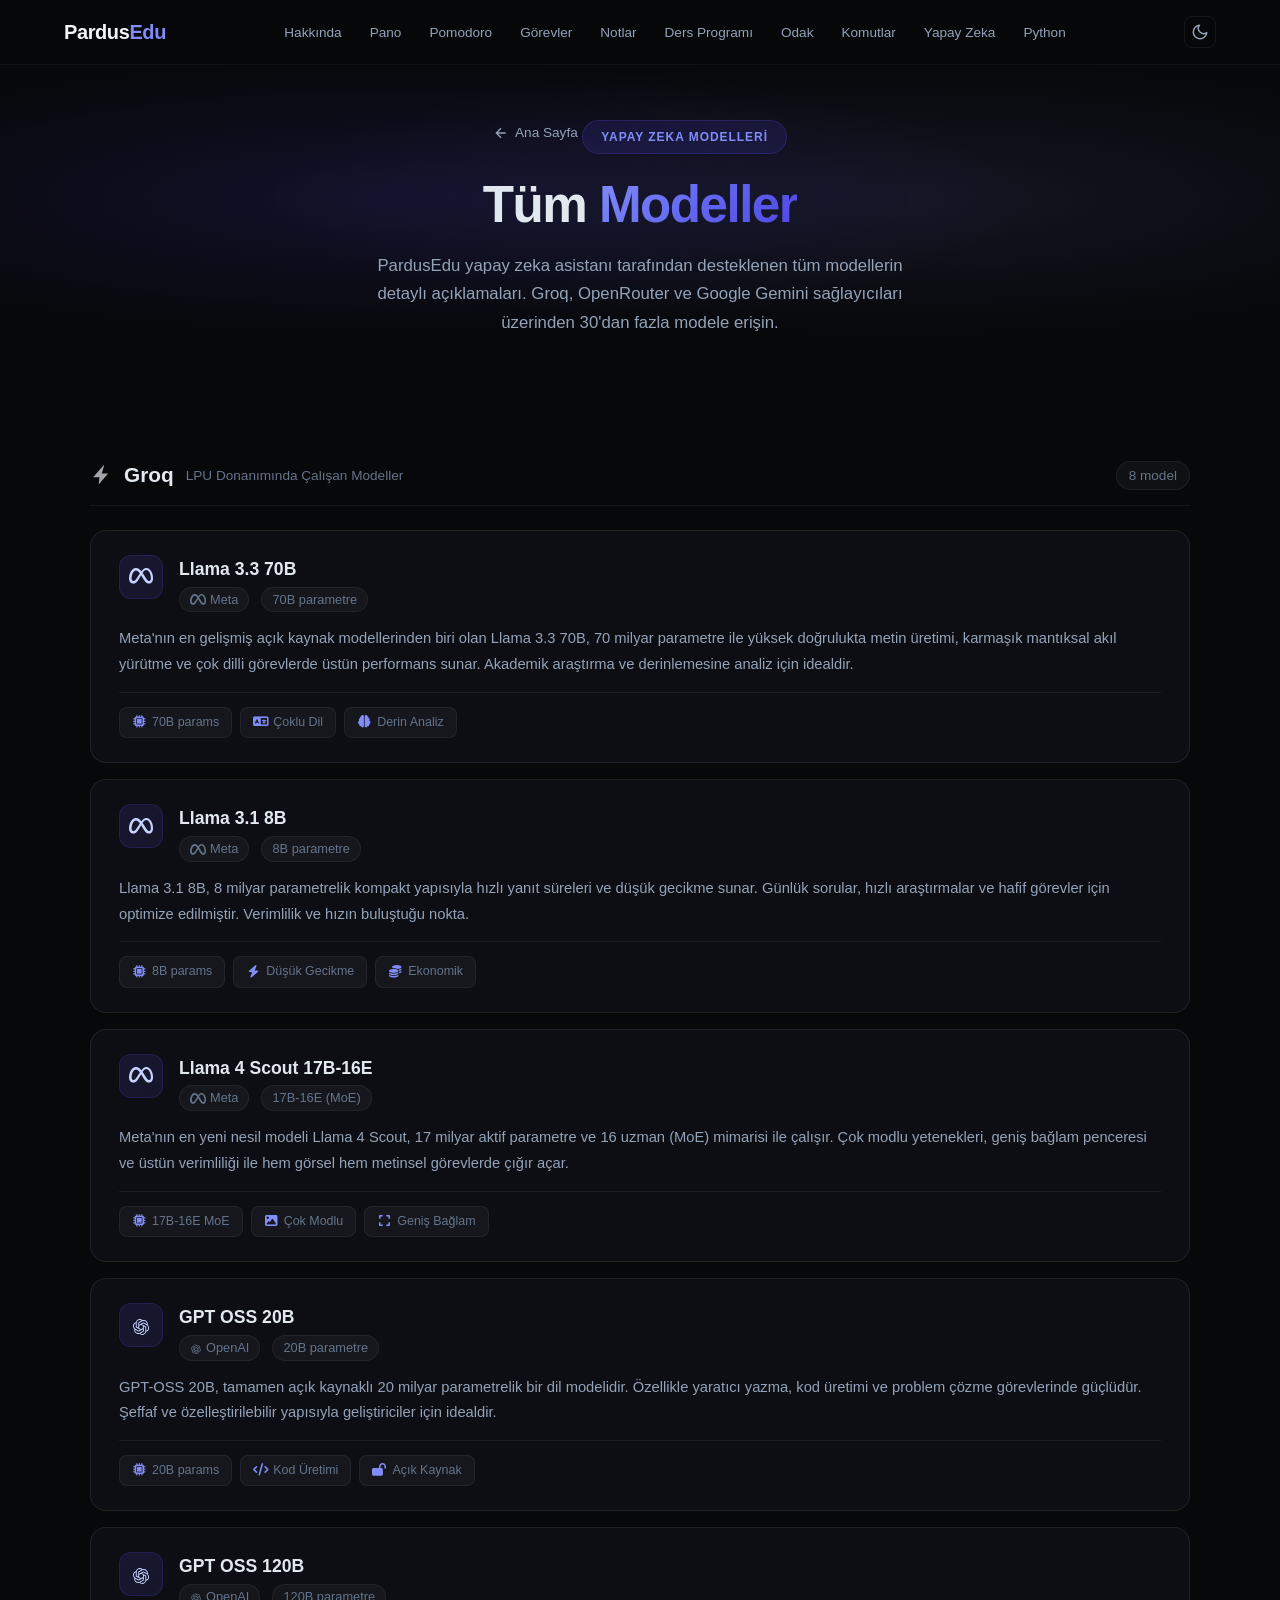
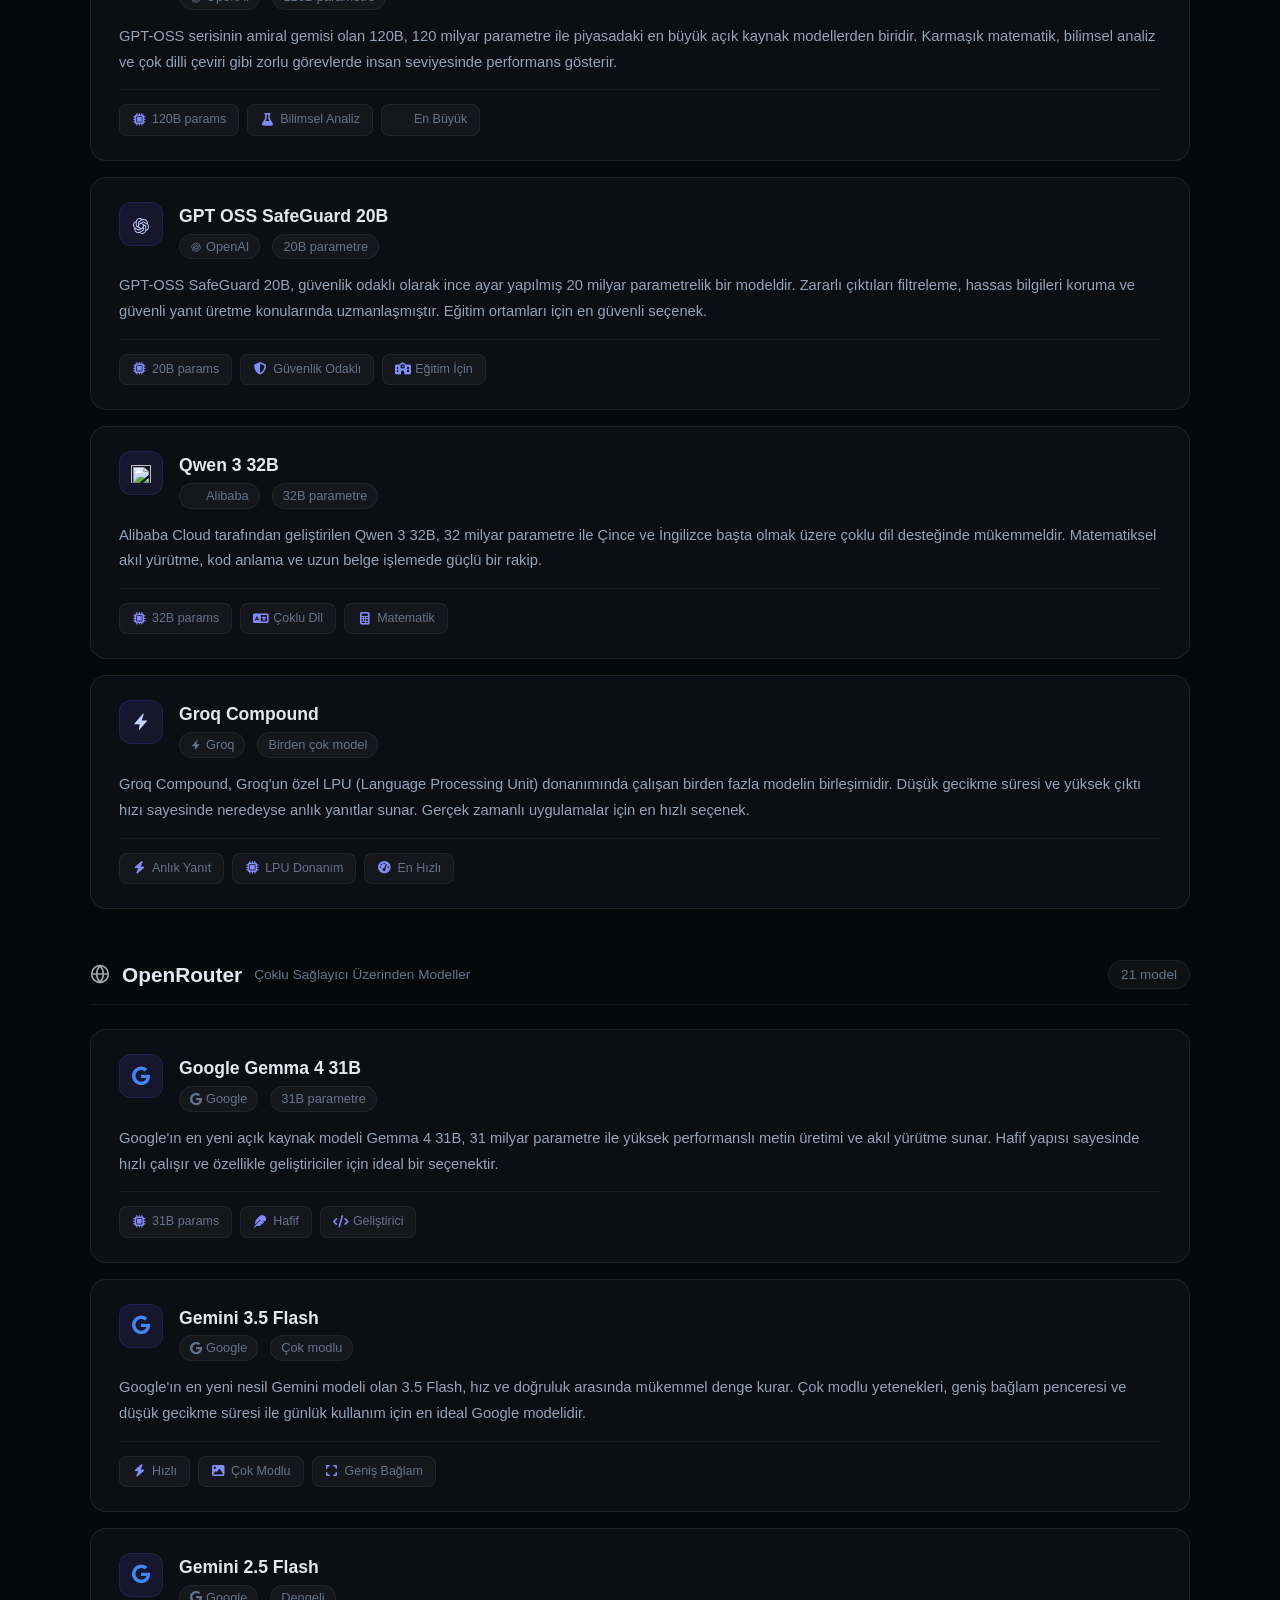
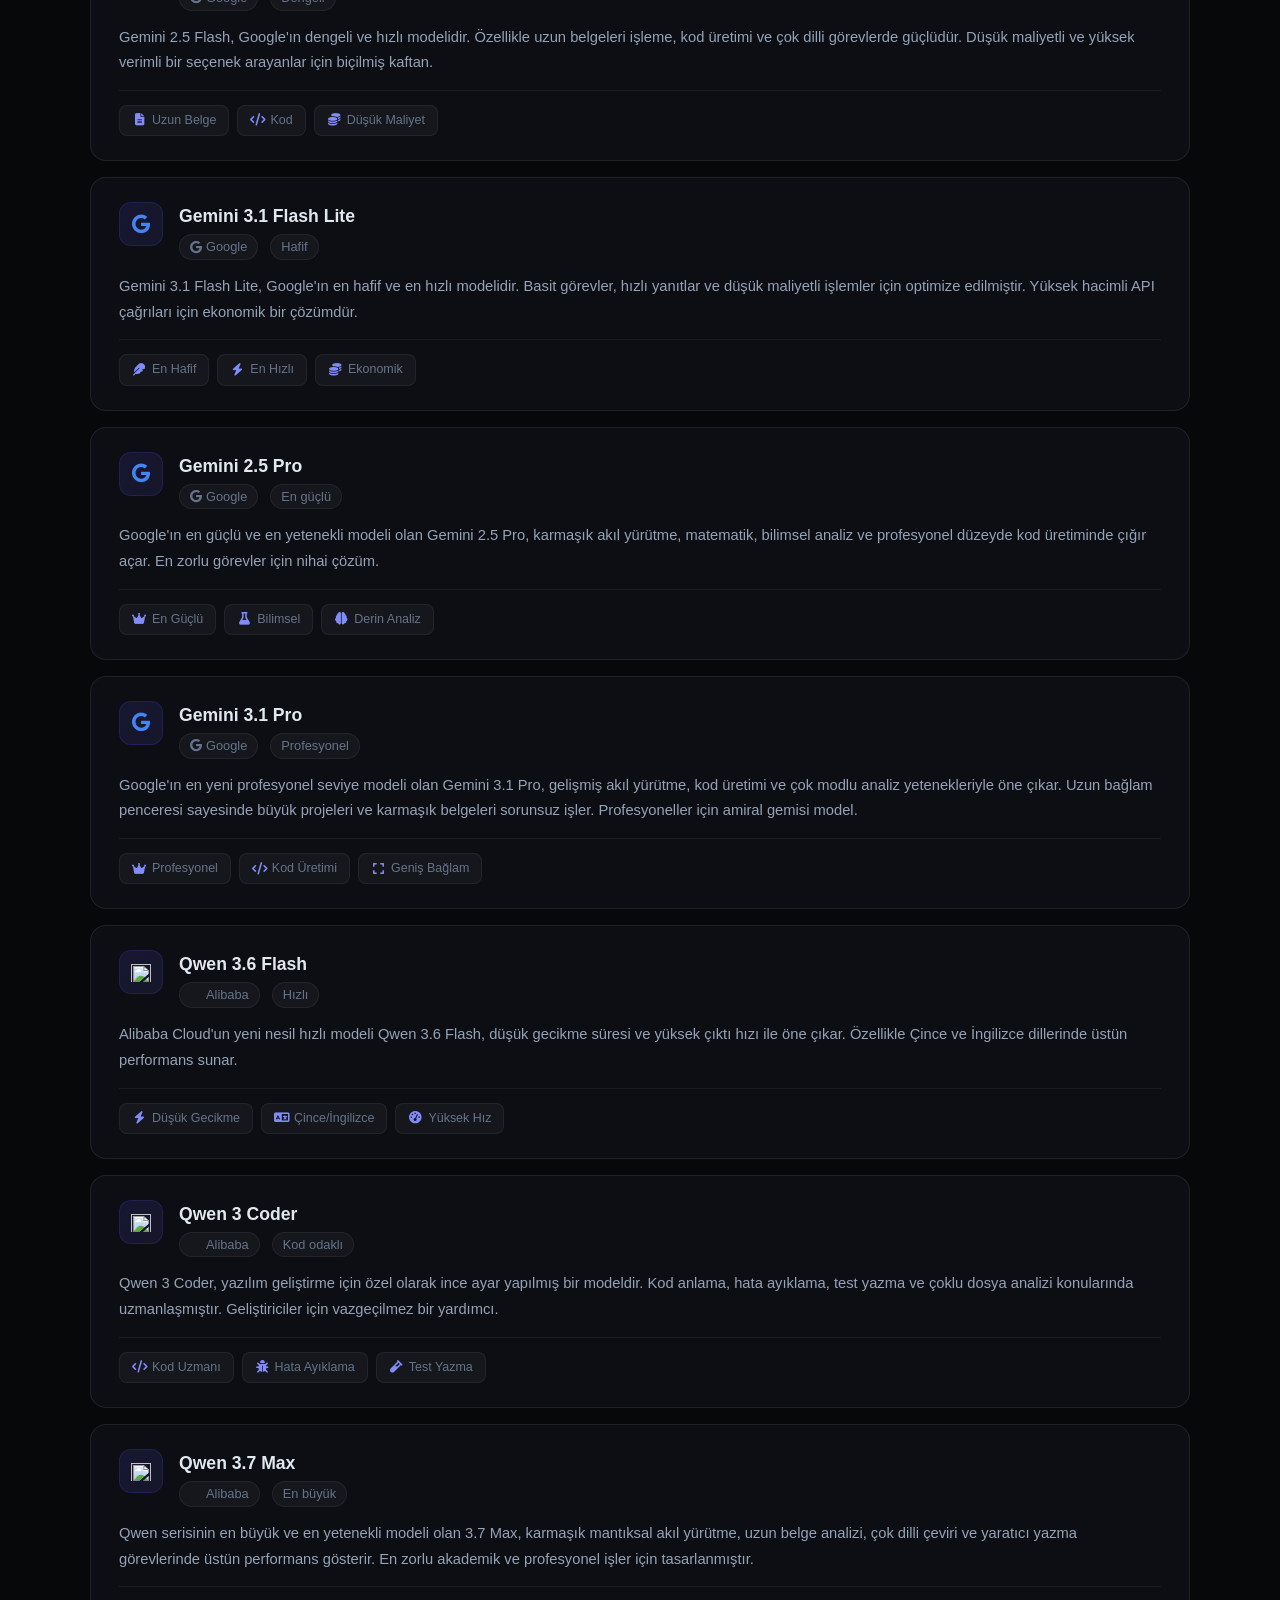
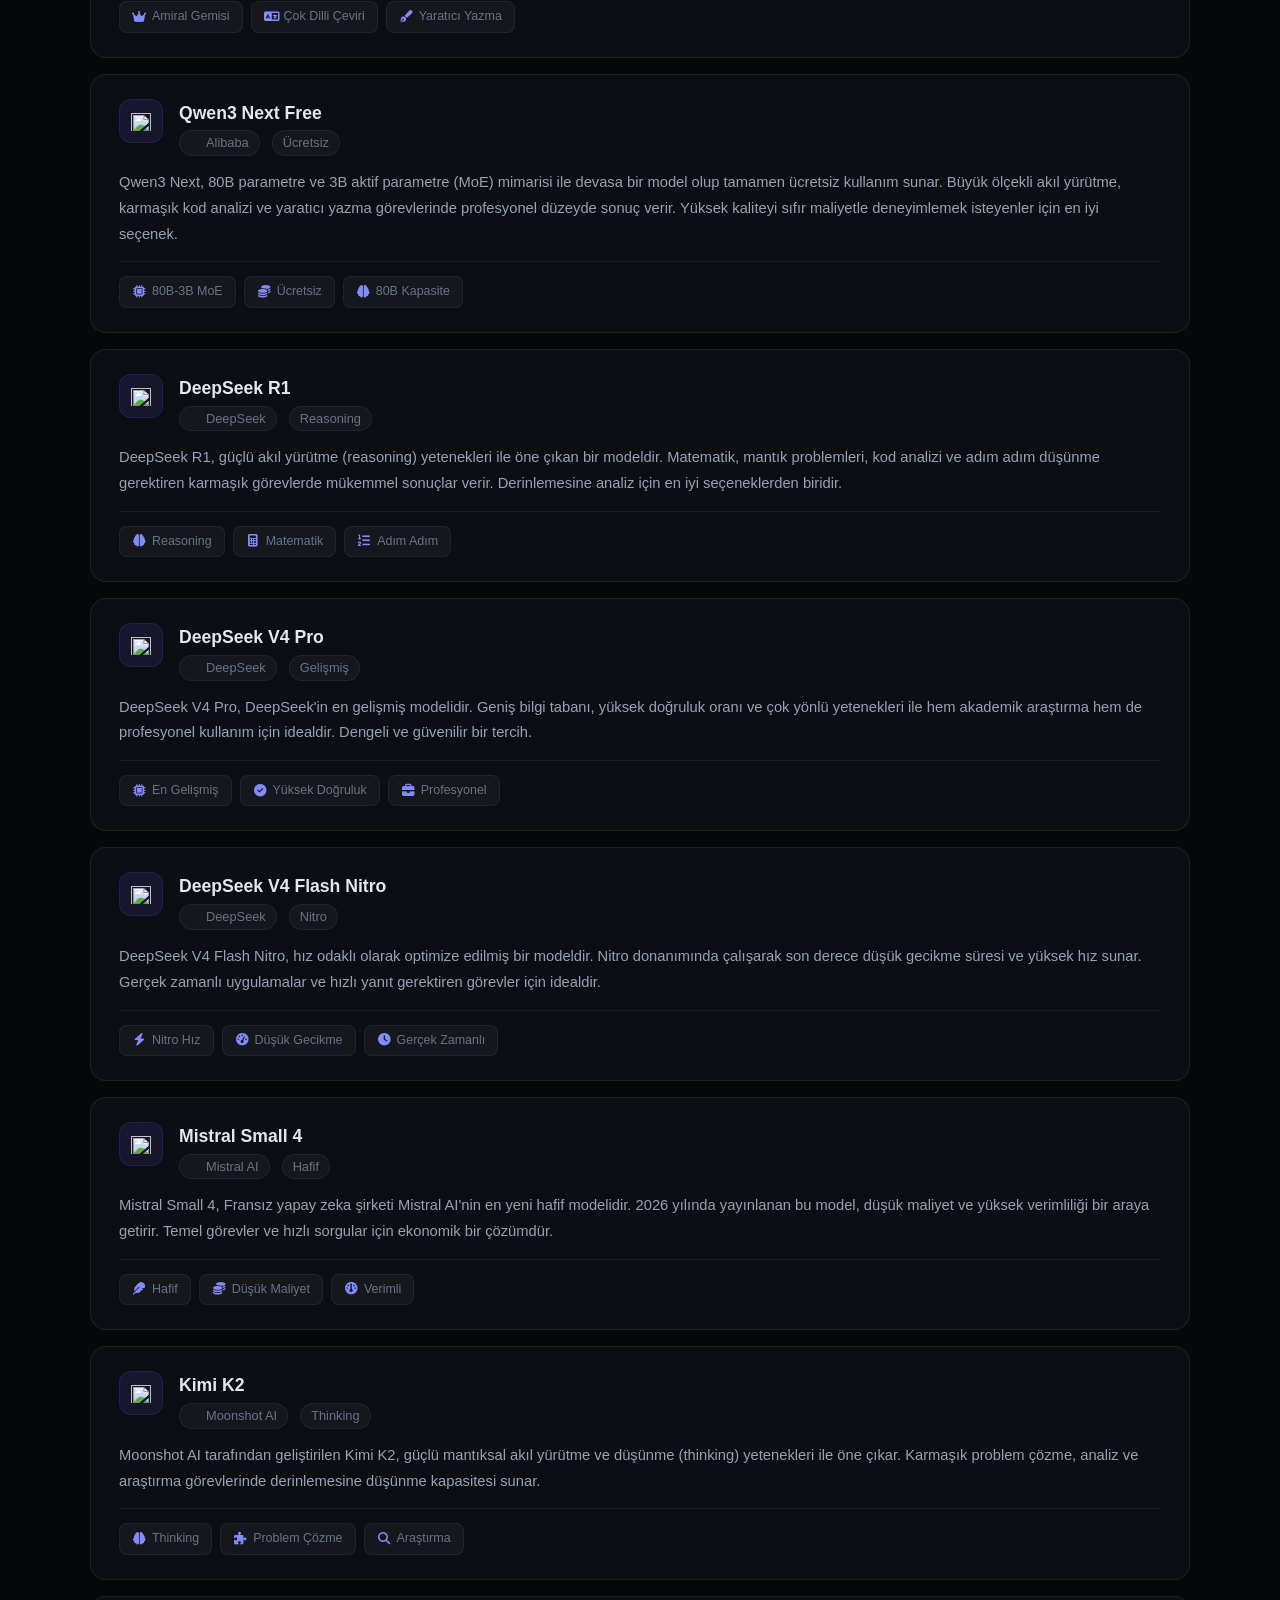
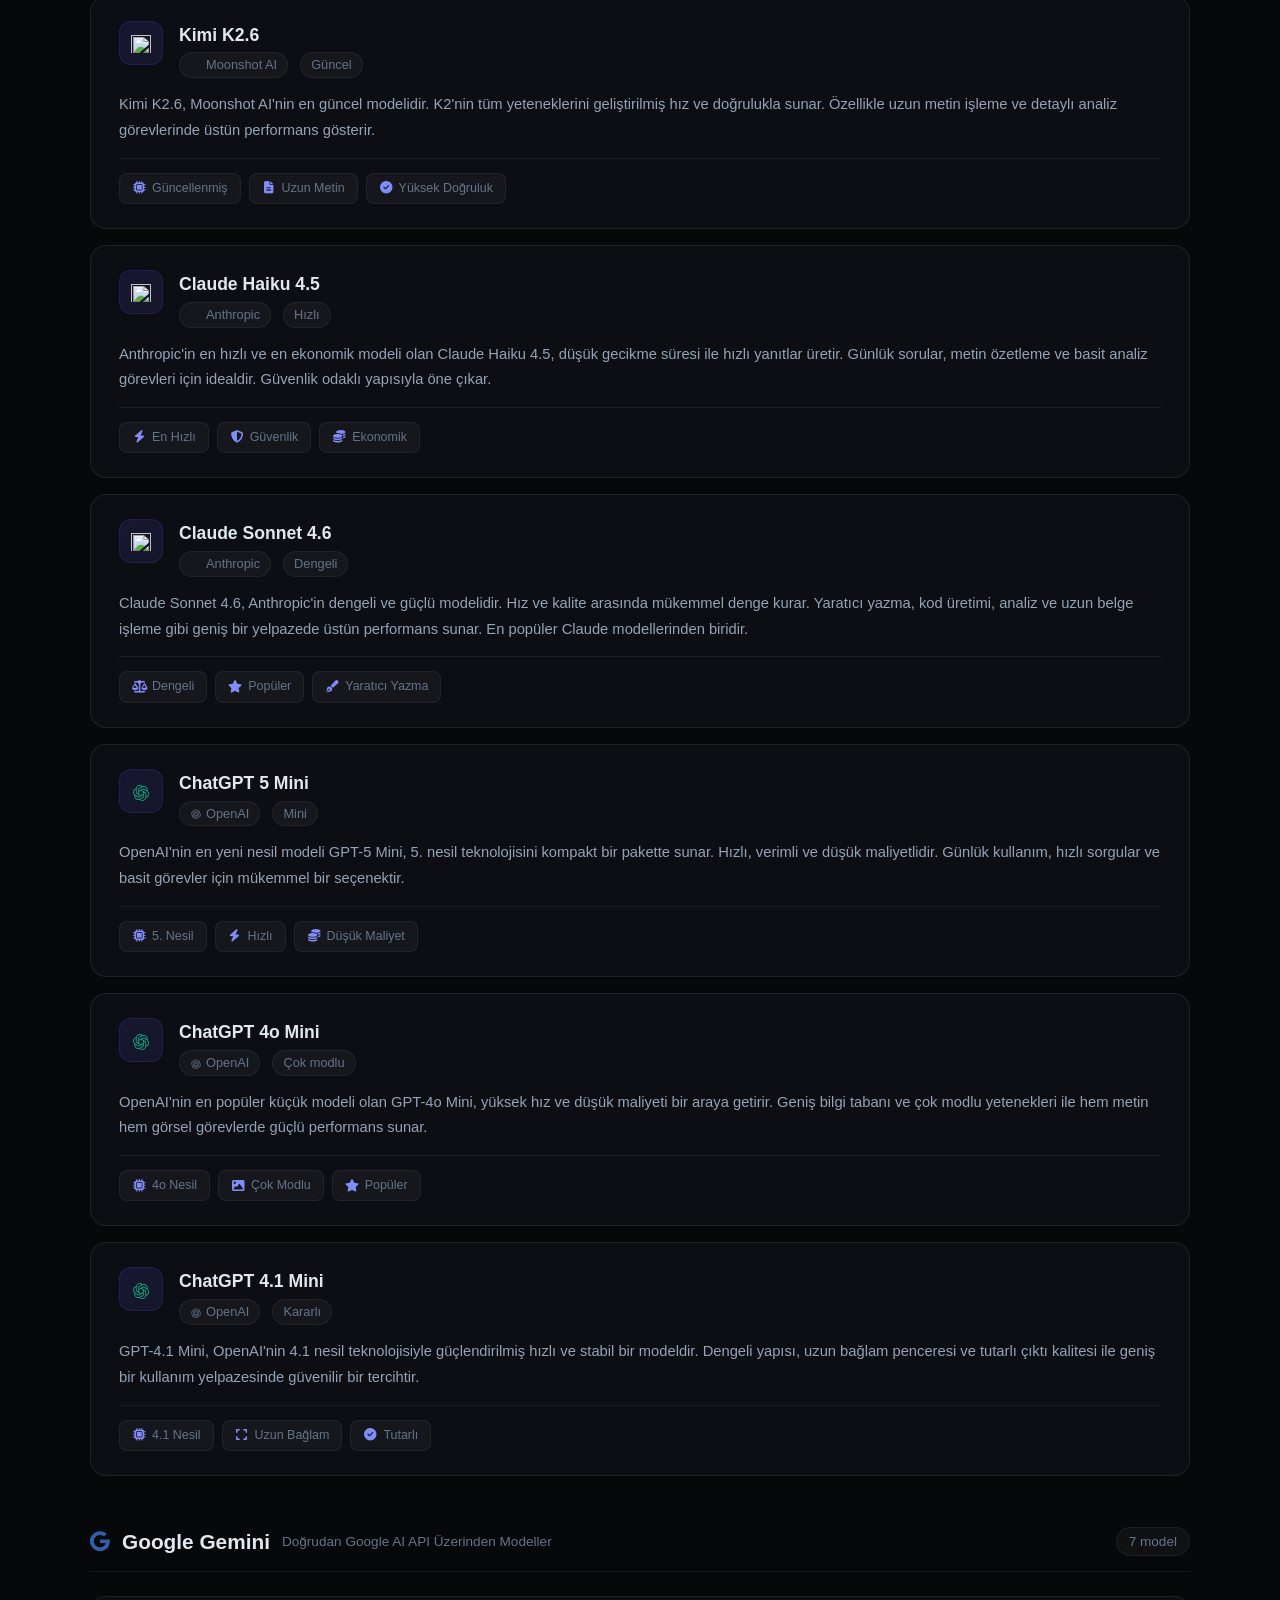
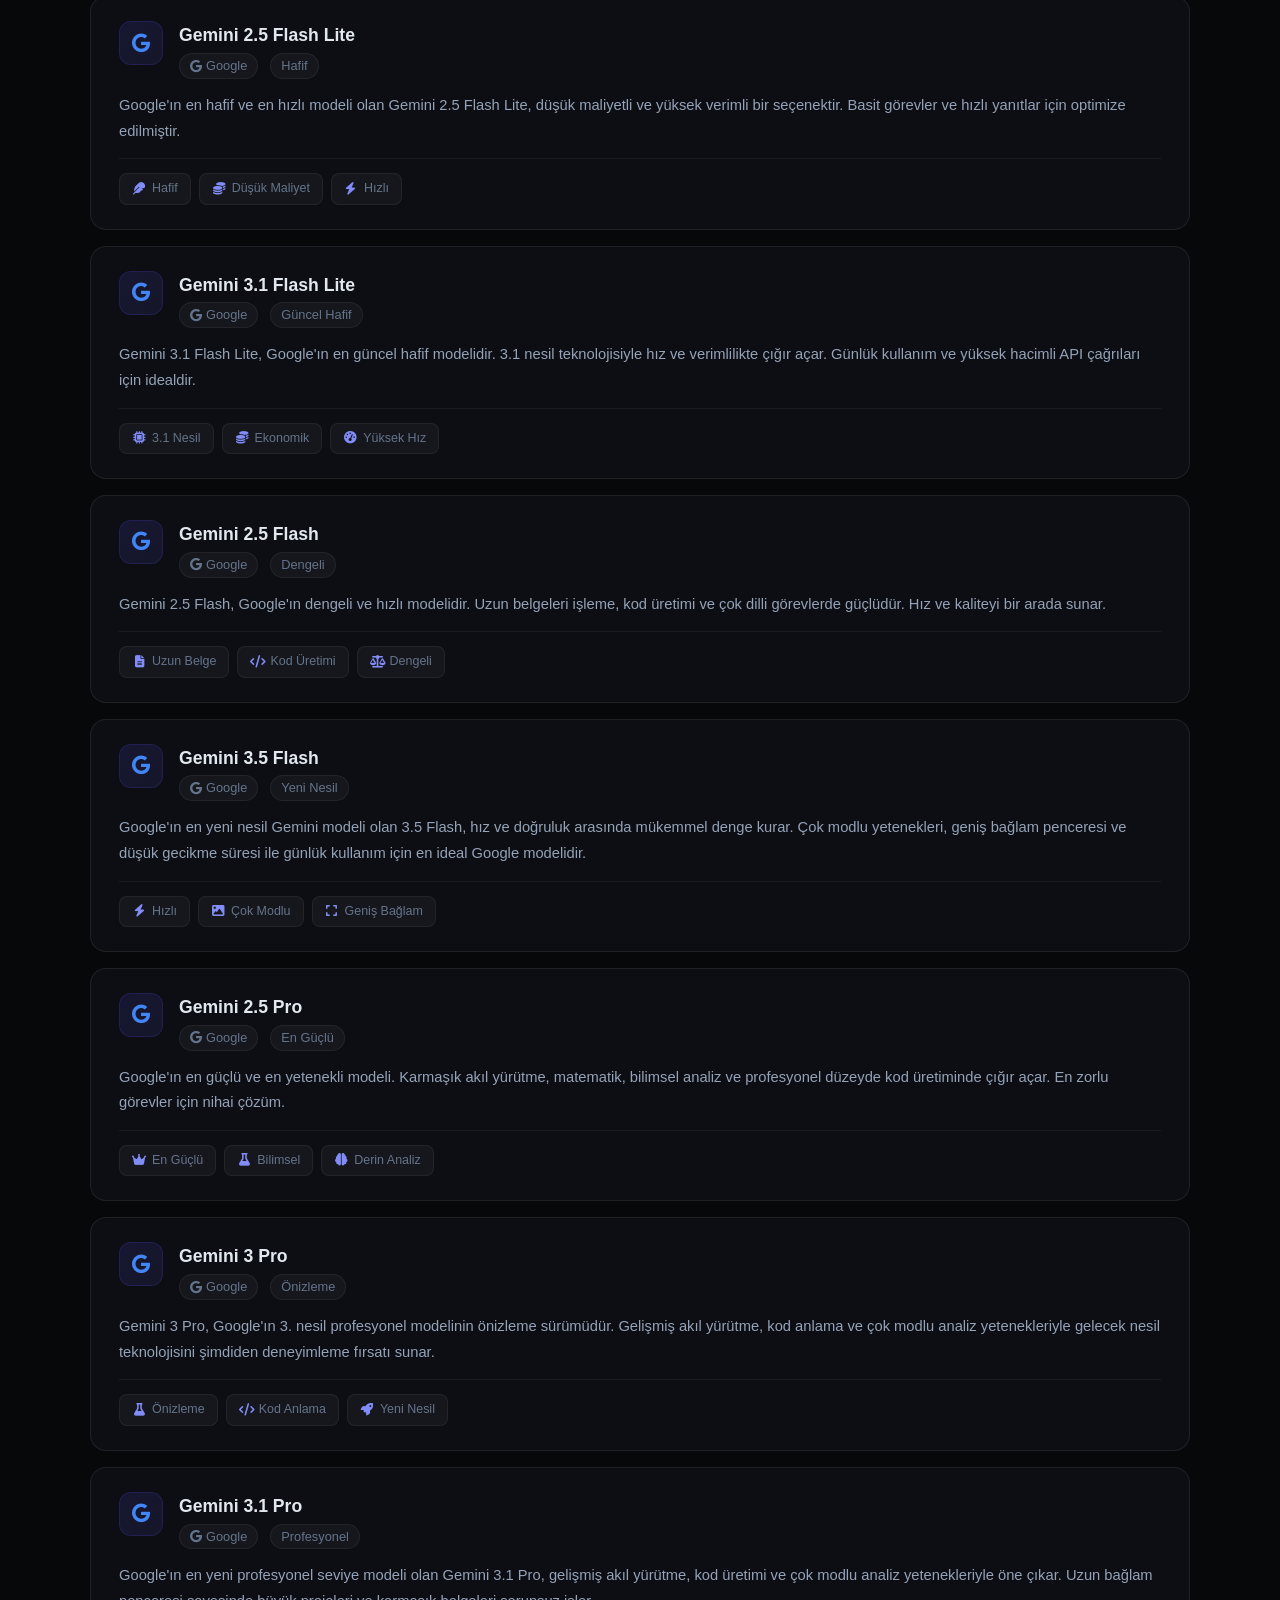
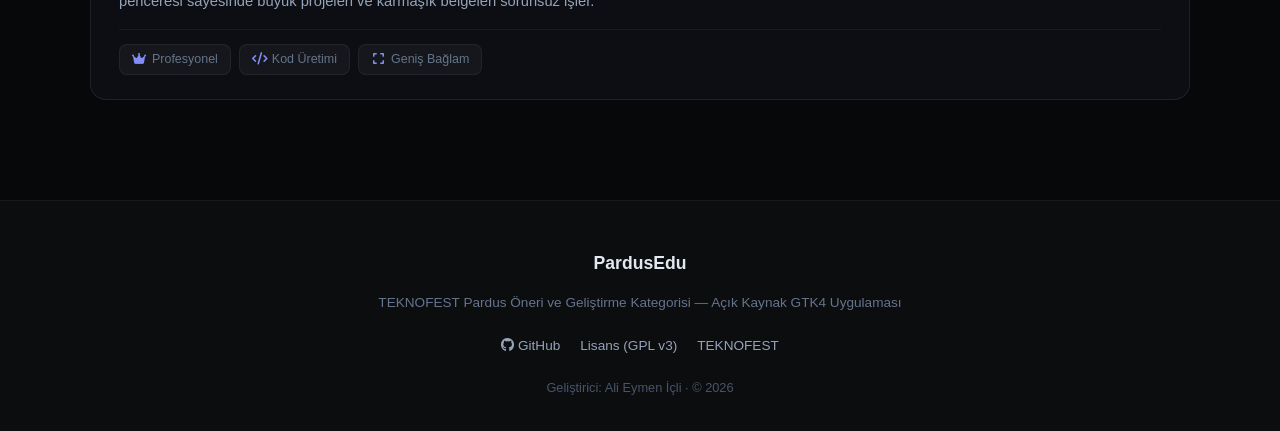
==== commit 5a845dcd: "update web" ====
--- a/web/model.html
+++ b/web/model.html
@@ -211,7 +211,6 @@
   <nav class="navbar" id="navbar">
     <div class="nav-container">
       <a href="index.html" class="nav-logo">
-        <img src="img/pardus.png" alt="Pardus" class="logo-img">
         <span>Pardus<span class="logo-highlight">Edu</span></span>
       </a>
       <ul class="nav-links" id="navLinks">
@@ -976,7 +975,6 @@
   <footer class="footer">
     <div class="footer-container">
       <div class="footer-brand">
-        <img src="img/pardus.png" alt="Pardus" class="footer-logo-img">
         <span>PardusEdu</span>
       </div>
       <p class="footer-desc">TEKNOFEST Pardus Öneri ve Geliştirme Kategorisi — Açık Kaynak GTK4 Uygulaması</p>
--- a/web/css/style.css
+++ b/web/css/style.css
@@ -897,11 +897,6 @@
   margin-bottom: 12px;
 }
 
-.footer-logo-img {
-  width: 28px;
-  height: 28px;
-  border-radius: 5px;
-}
 
 .footer-desc {
   font-size: .85rem;
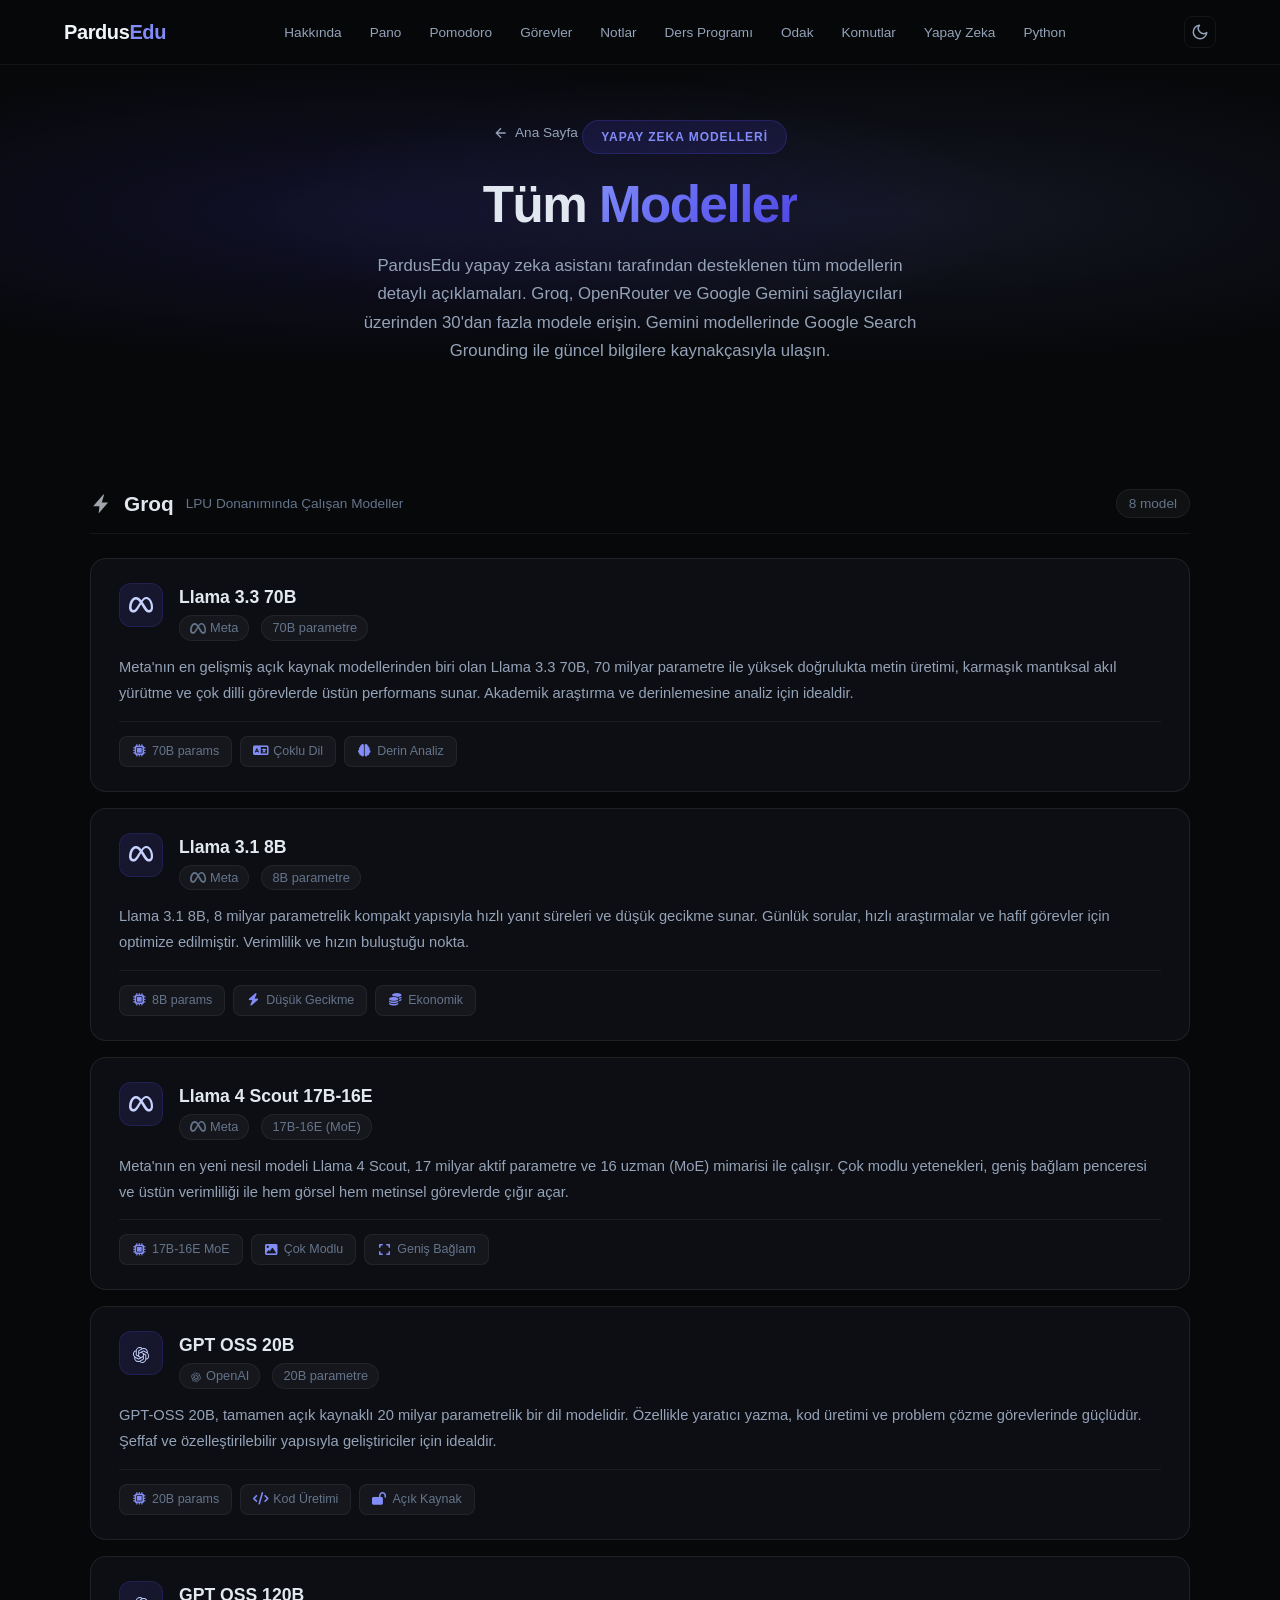
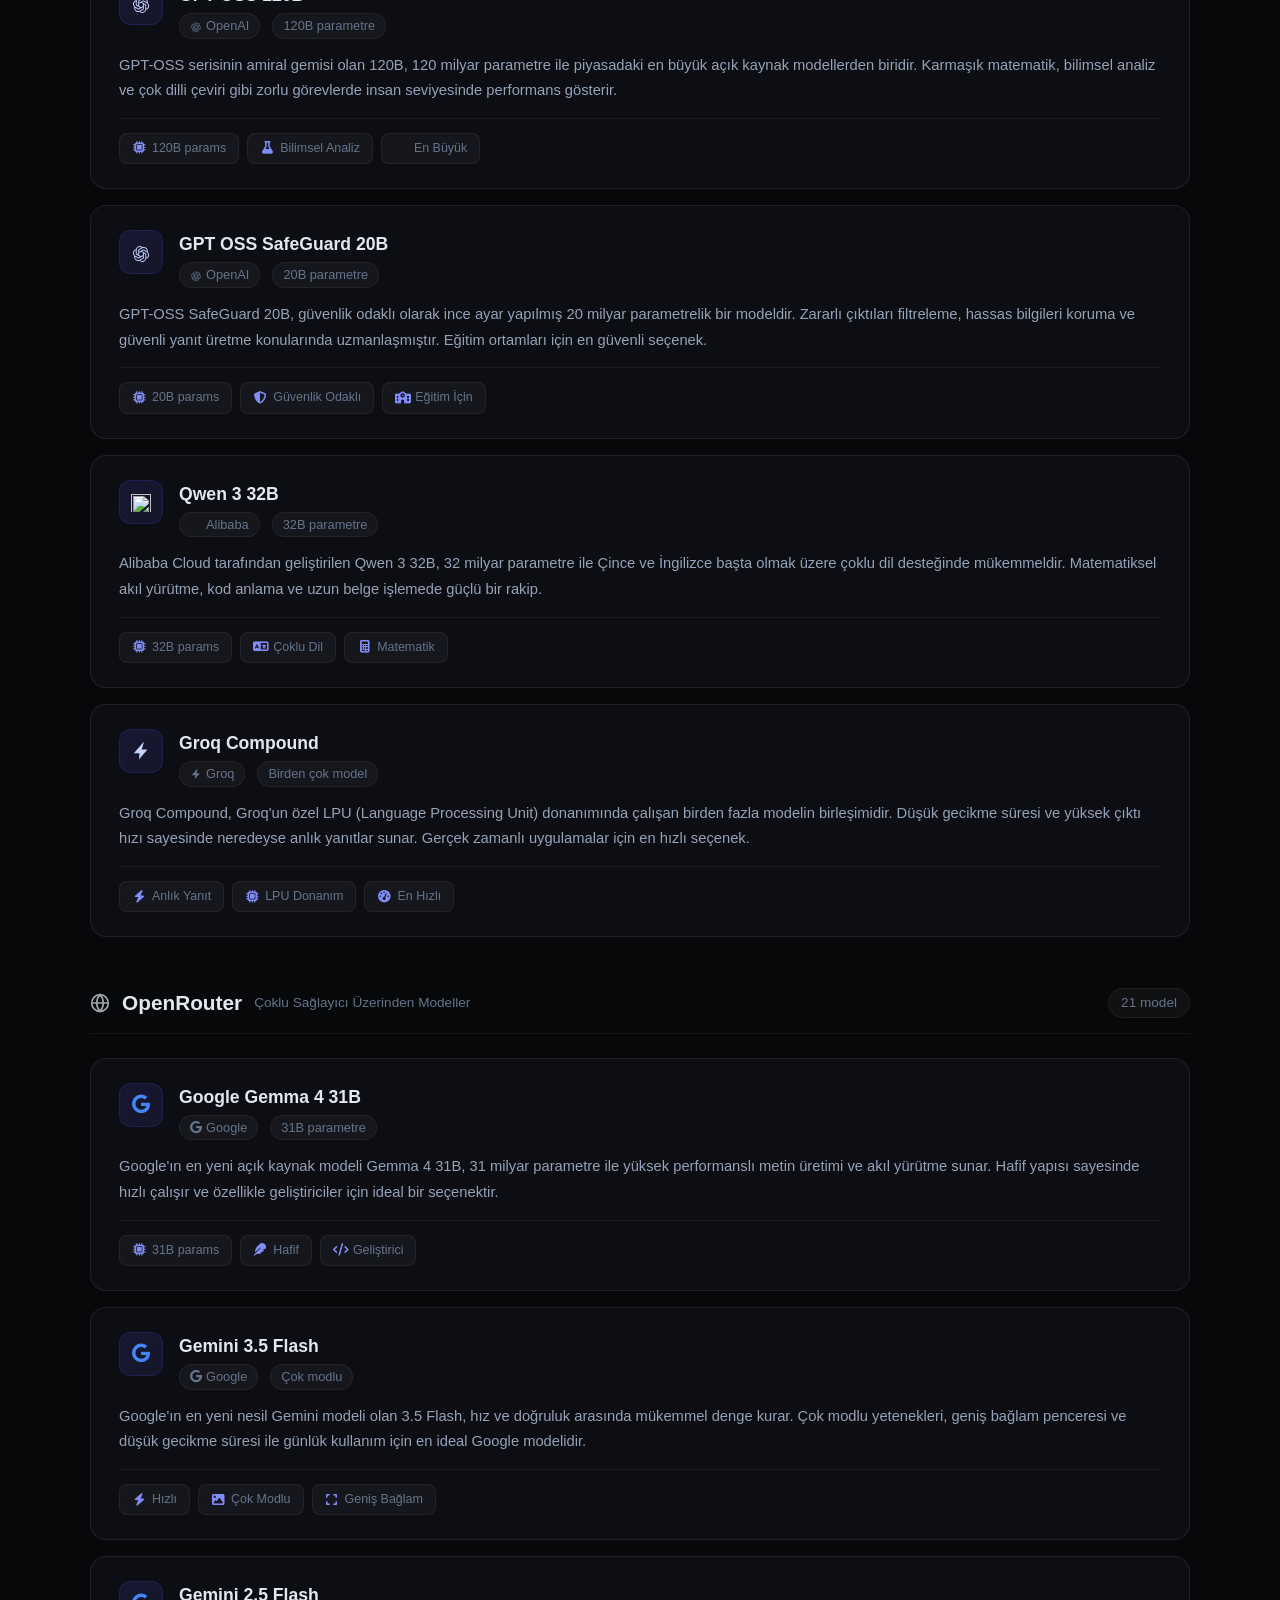
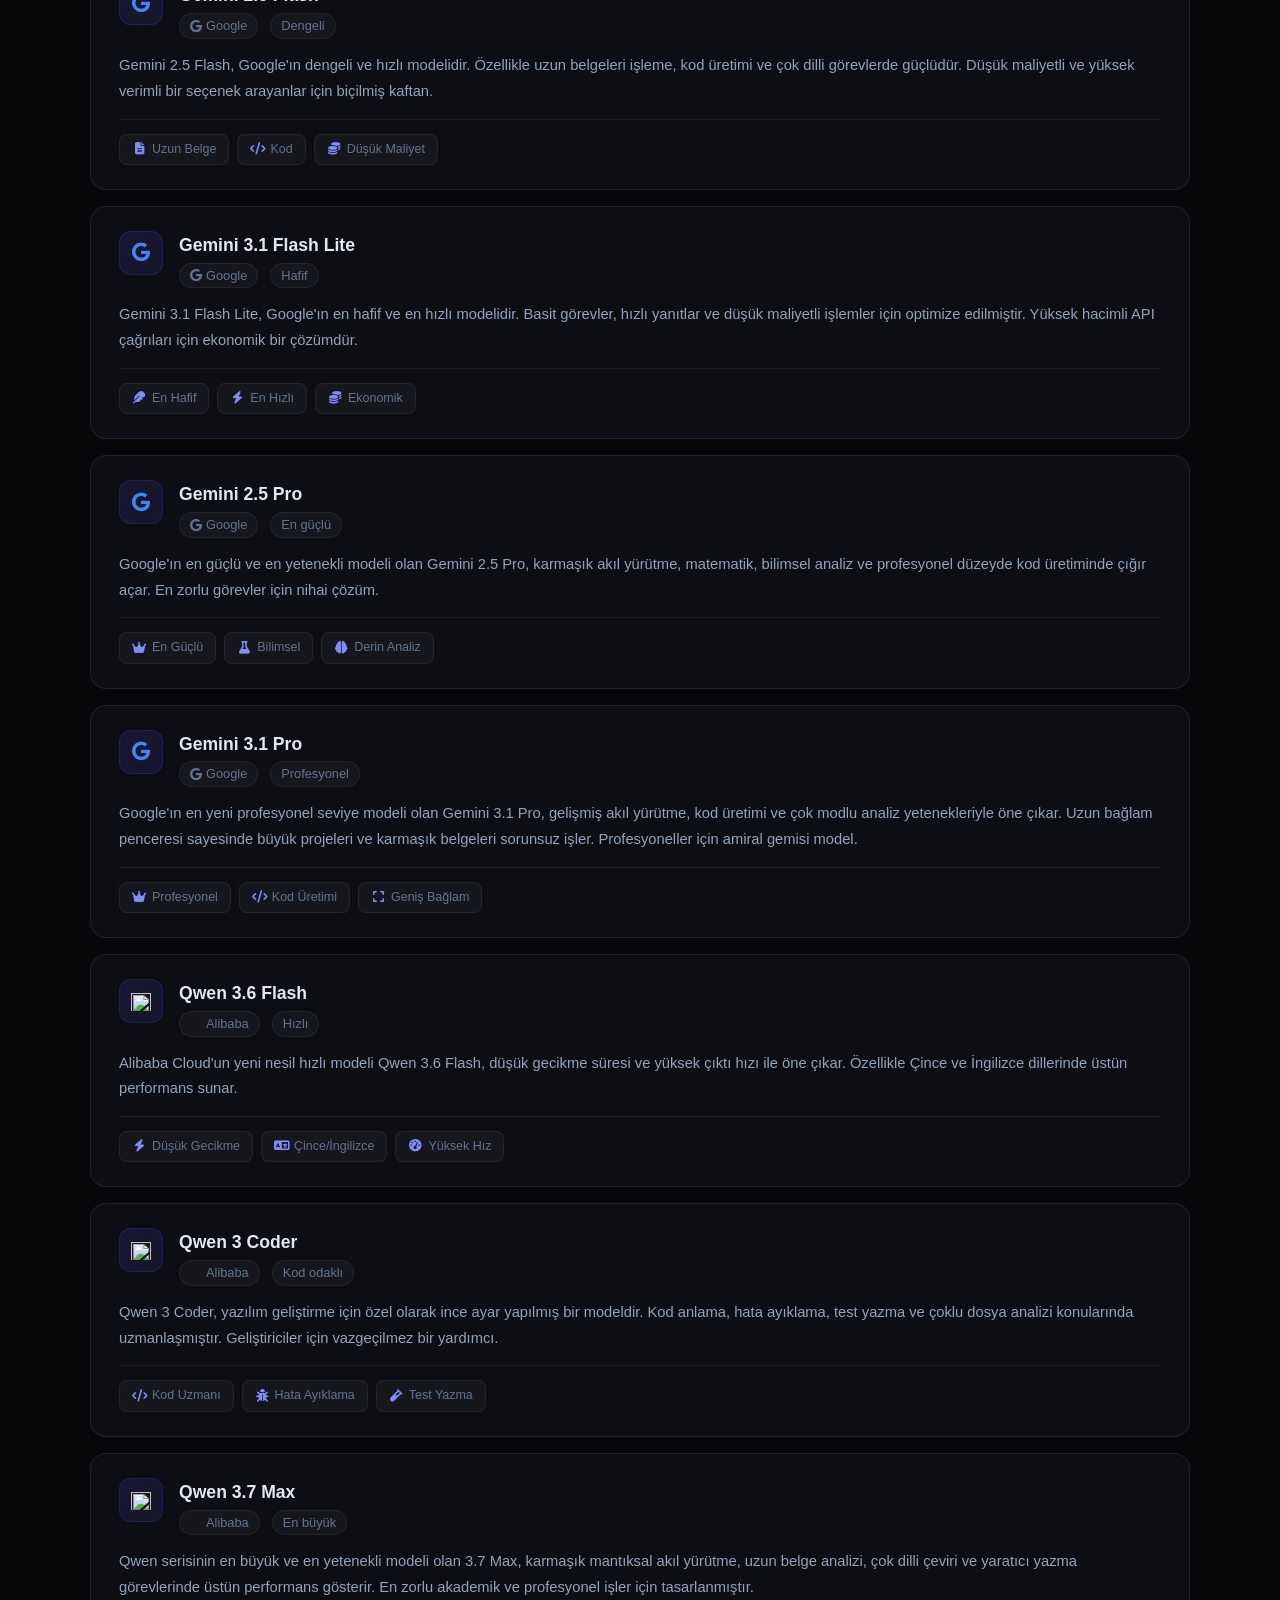
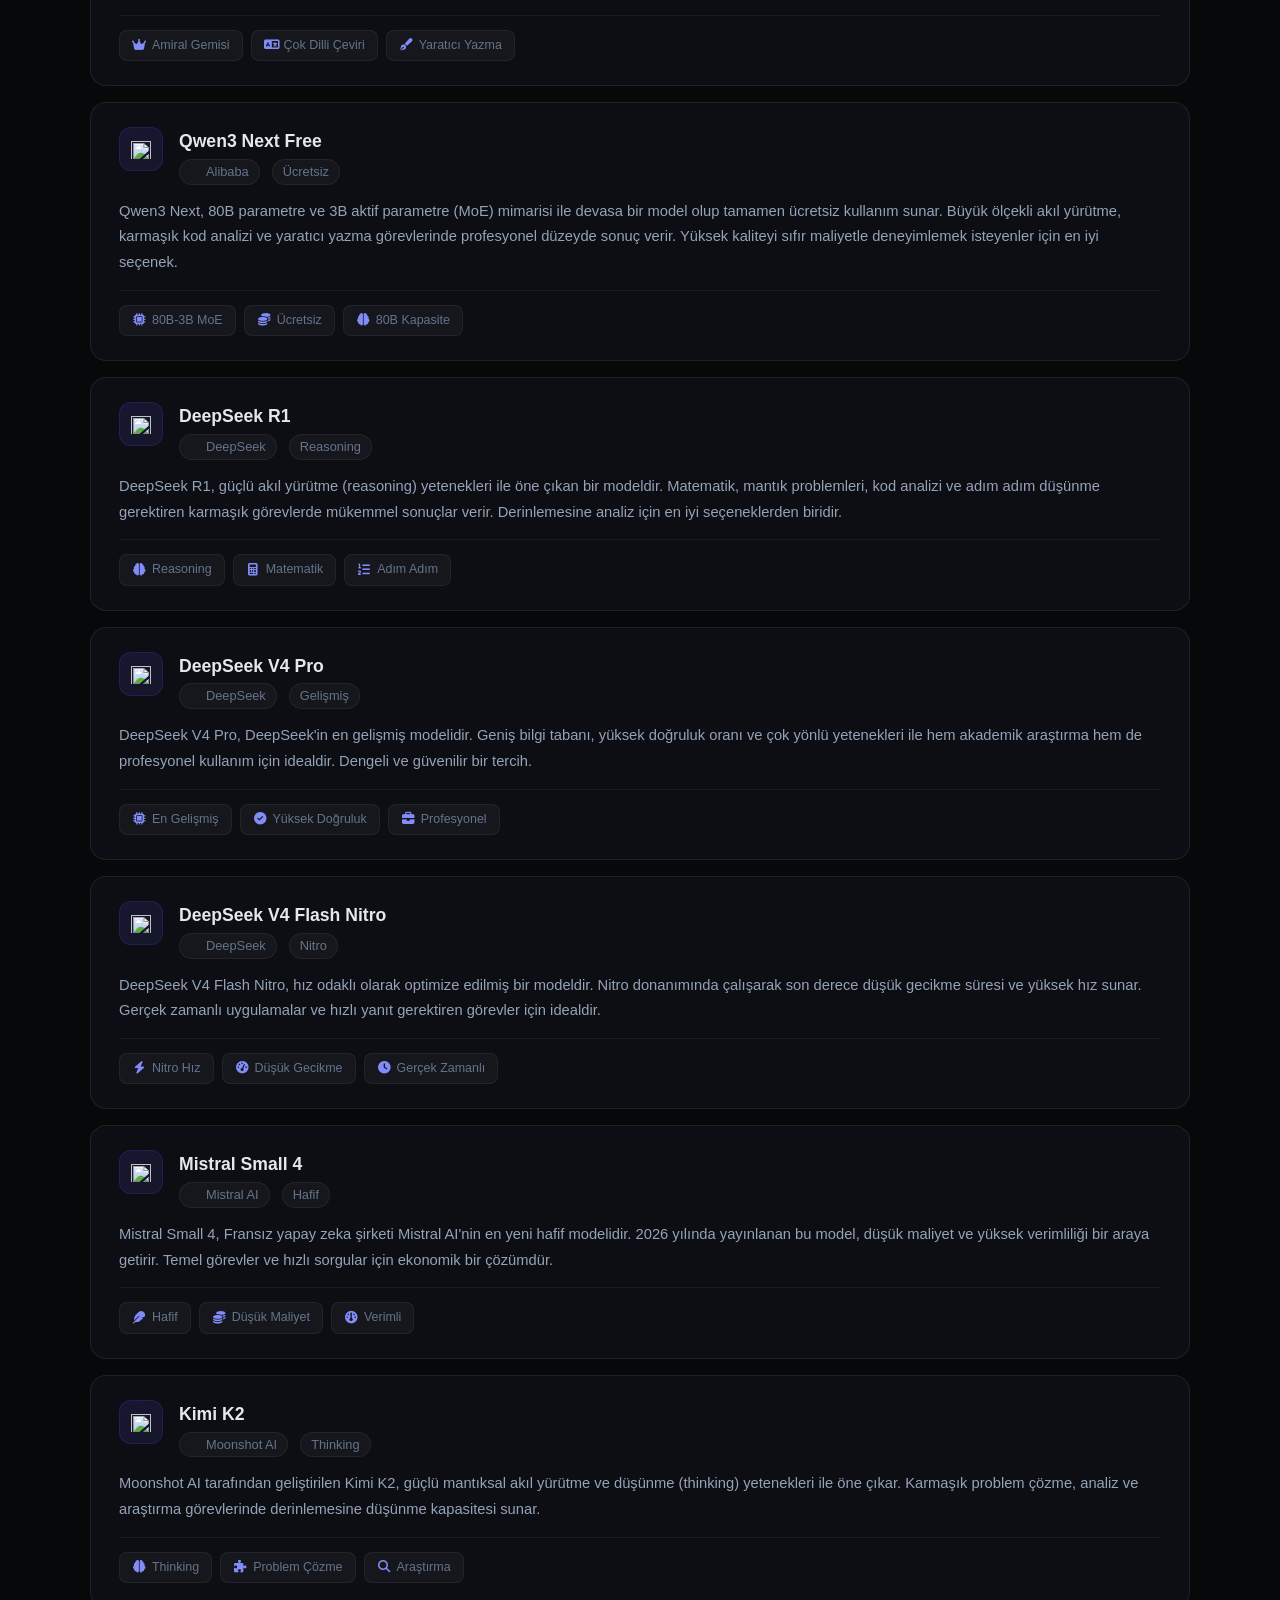
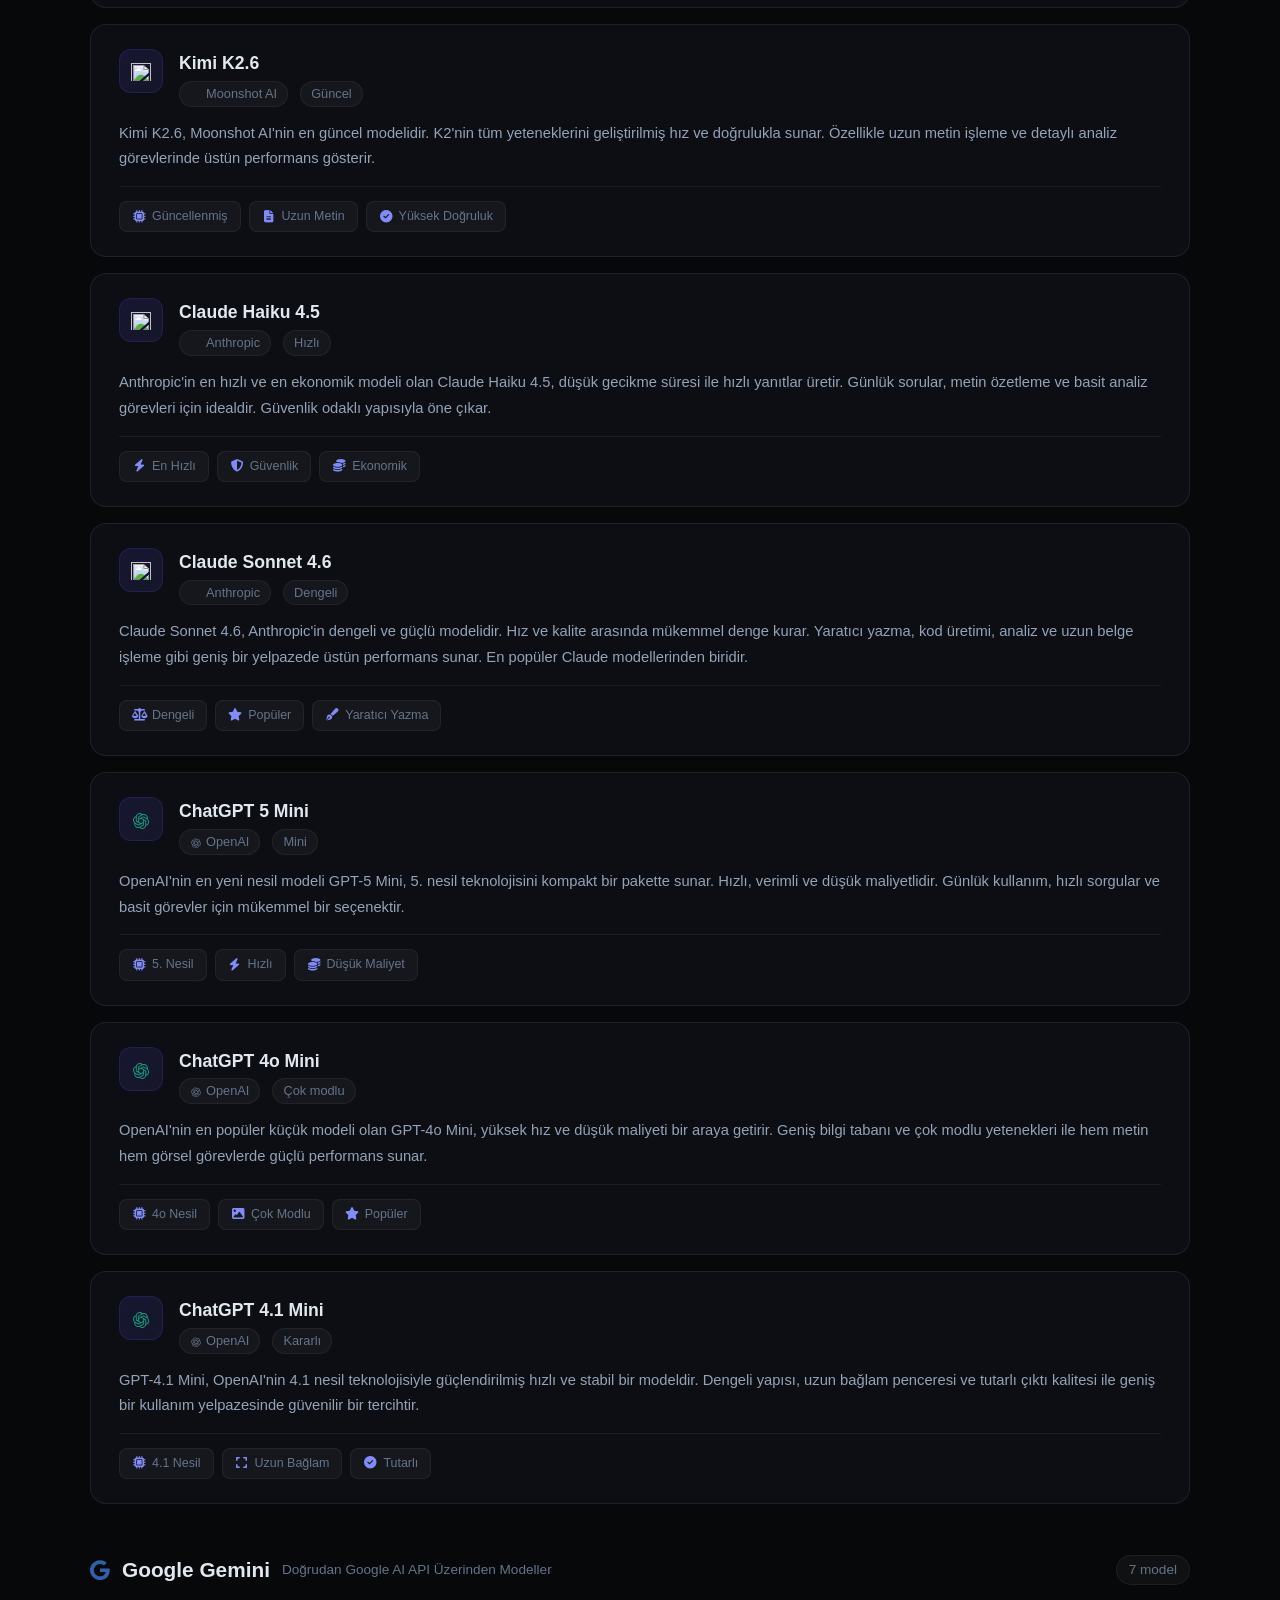
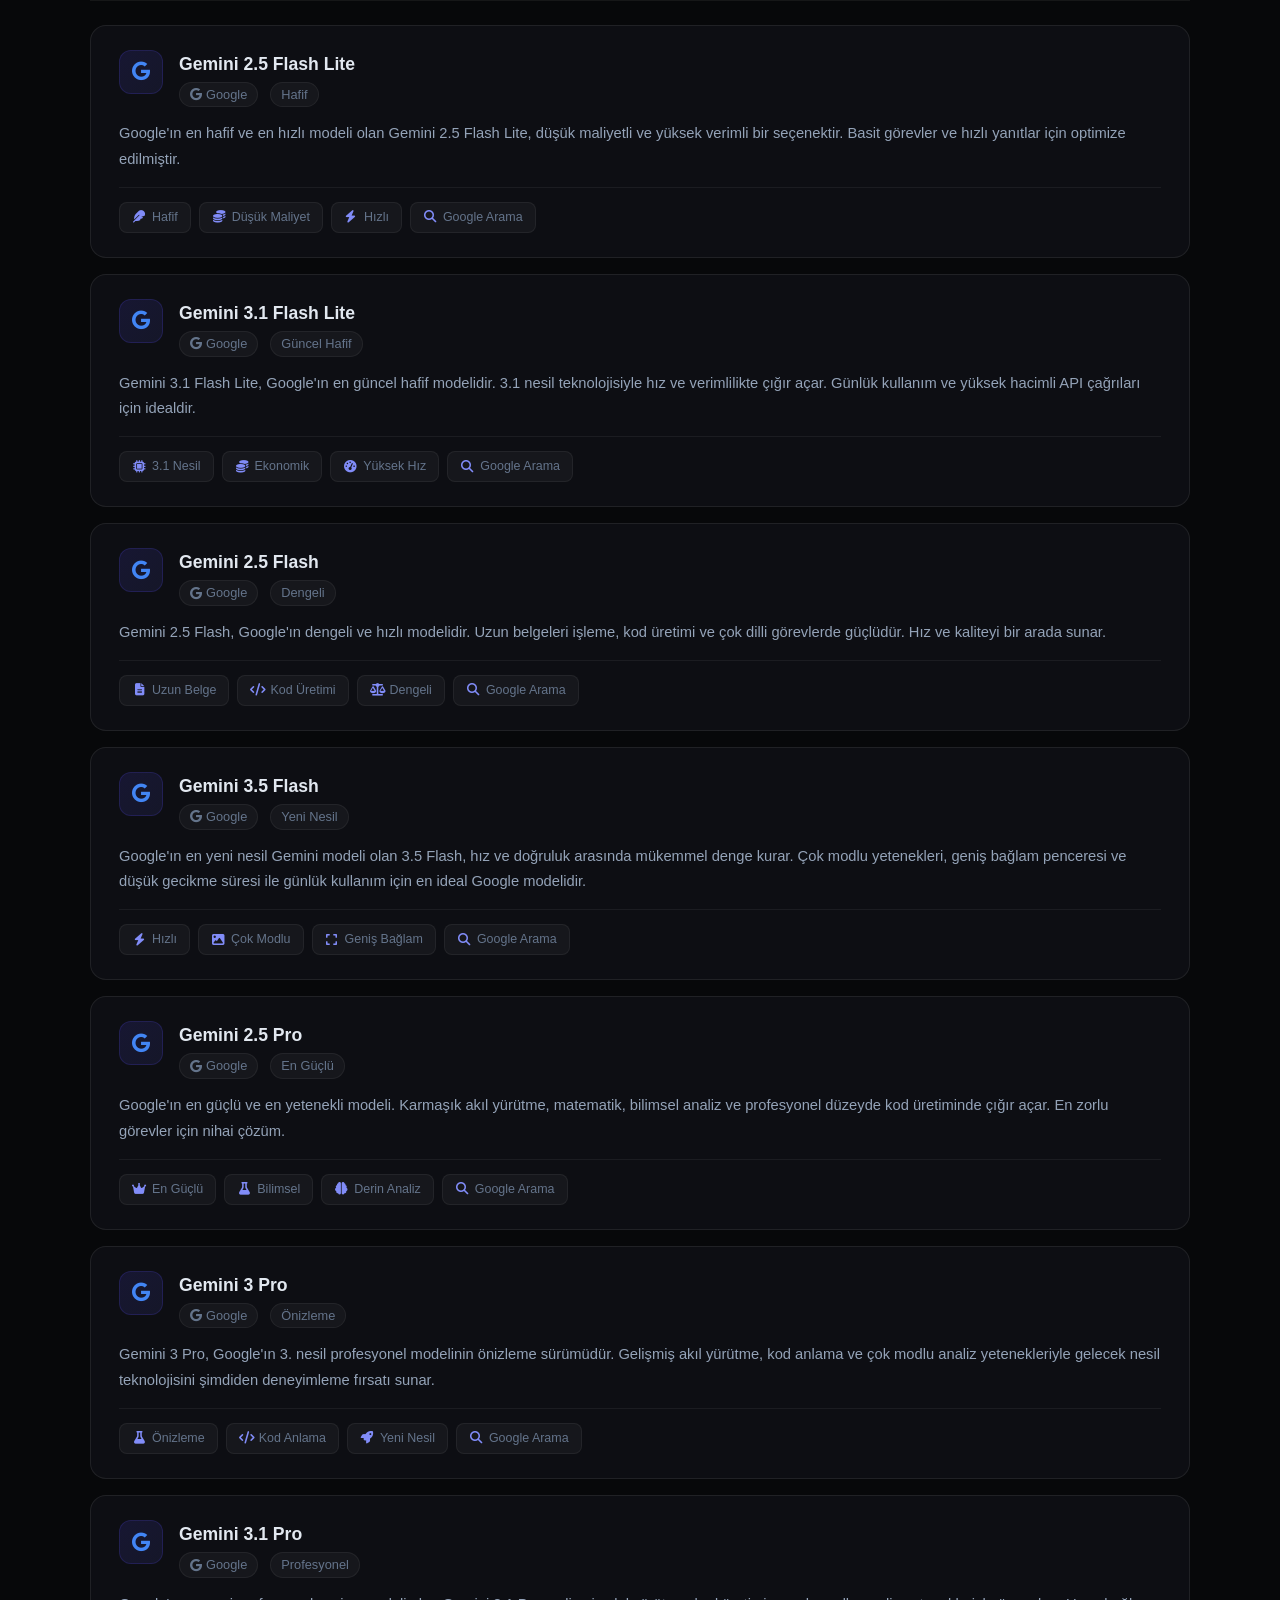
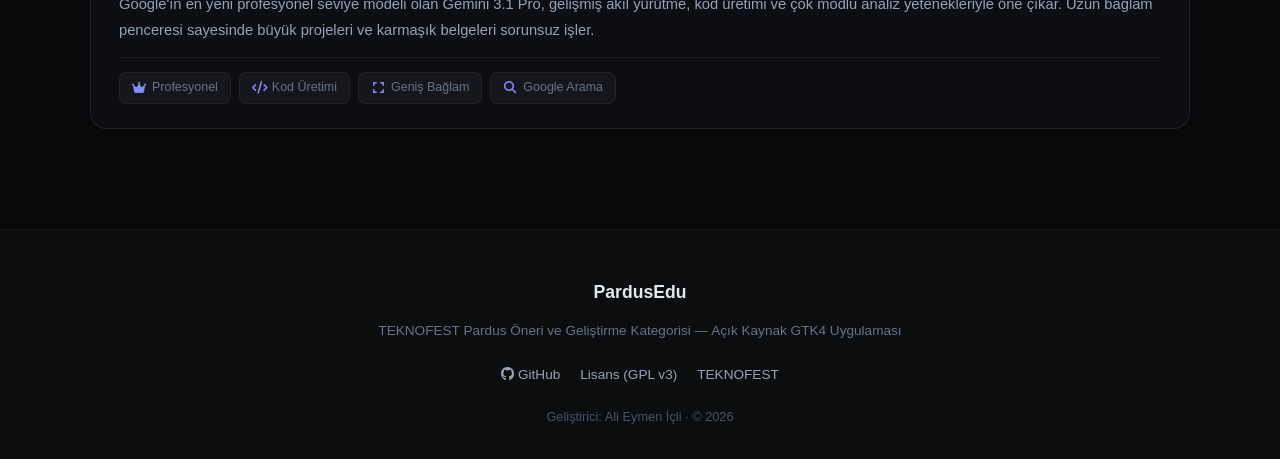
==== commit c6c372dc: "v0.1.4" ====
--- a/web/model.html
+++ b/web/model.html
@@ -251,7 +251,7 @@
       </a>
       <div class="models-hero-badge">YAPAY ZEKA MODELLERİ</div>
       <h1>Tüm <span class="gradient-text">Modeller</span></h1>
-      <p>PardusEdu yapay zeka asistanı tarafından desteklenen tüm modellerin detaylı açıklamaları. Groq, OpenRouter ve Google Gemini sağlayıcıları üzerinden 30'dan fazla modele erişin.</p>
+      <p>PardusEdu yapay zeka asistanı tarafından desteklenen tüm modellerin detaylı açıklamaları. Groq, OpenRouter ve Google Gemini sağlayıcıları üzerinden 30'dan fazla modele erişin. Gemini modellerinde Google Search Grounding ile güncel bilgilere kaynakçasıyla ulaşın.</p>
     </div>
   </section>
 
@@ -851,6 +851,7 @@
             <span class="model-detail"><i class="fa-solid fa-feather"></i>Hafif</span>
             <span class="model-detail"><i class="fa-solid fa-coins"></i>Düşük Maliyet</span>
             <span class="model-detail"><i class="fa-solid fa-bolt"></i>Hızlı</span>
+            <span class="model-detail"><i class="fa-solid fa-magnifying-glass"></i>Google Arama</span>
           </div>
         </div>
 
@@ -870,6 +871,7 @@
             <span class="model-detail"><i class="fa-solid fa-microchip"></i>3.1 Nesil</span>
             <span class="model-detail"><i class="fa-solid fa-coins"></i>Ekonomik</span>
             <span class="model-detail"><i class="fa-solid fa-gauge-high"></i>Yüksek Hız</span>
+            <span class="model-detail"><i class="fa-solid fa-magnifying-glass"></i>Google Arama</span>
           </div>
         </div>
 
@@ -889,6 +891,7 @@
             <span class="model-detail"><i class="fa-solid fa-file-lines"></i>Uzun Belge</span>
             <span class="model-detail"><i class="fa-solid fa-code"></i>Kod Üretimi</span>
             <span class="model-detail"><i class="fa-solid fa-scale-balanced"></i>Dengeli</span>
+            <span class="model-detail"><i class="fa-solid fa-magnifying-glass"></i>Google Arama</span>
           </div>
         </div>
 
@@ -908,6 +911,7 @@
             <span class="model-detail"><i class="fa-solid fa-bolt"></i>Hızlı</span>
             <span class="model-detail"><i class="fa-solid fa-image"></i>Çok Modlu</span>
             <span class="model-detail"><i class="fa-solid fa-expand"></i>Geniş Bağlam</span>
+            <span class="model-detail"><i class="fa-solid fa-magnifying-glass"></i>Google Arama</span>
           </div>
         </div>
 
@@ -927,6 +931,7 @@
             <span class="model-detail"><i class="fa-solid fa-crown"></i>En Güçlü</span>
             <span class="model-detail"><i class="fa-solid fa-flask"></i>Bilimsel</span>
             <span class="model-detail"><i class="fa-solid fa-brain"></i>Derin Analiz</span>
+            <span class="model-detail"><i class="fa-solid fa-magnifying-glass"></i>Google Arama</span>
           </div>
         </div>
 
@@ -946,6 +951,7 @@
             <span class="model-detail"><i class="fa-solid fa-flask"></i>Önizleme</span>
             <span class="model-detail"><i class="fa-solid fa-code"></i>Kod Anlama</span>
             <span class="model-detail"><i class="fa-solid fa-rocket"></i>Yeni Nesil</span>
+            <span class="model-detail"><i class="fa-solid fa-magnifying-glass"></i>Google Arama</span>
           </div>
         </div>
 
@@ -965,6 +971,7 @@
             <span class="model-detail"><i class="fa-solid fa-crown"></i>Profesyonel</span>
             <span class="model-detail"><i class="fa-solid fa-code"></i>Kod Üretimi</span>
             <span class="model-detail"><i class="fa-solid fa-expand"></i>Geniş Bağlam</span>
+            <span class="model-detail"><i class="fa-solid fa-magnifying-glass"></i>Google Arama</span>
           </div>
         </div>
       </div>
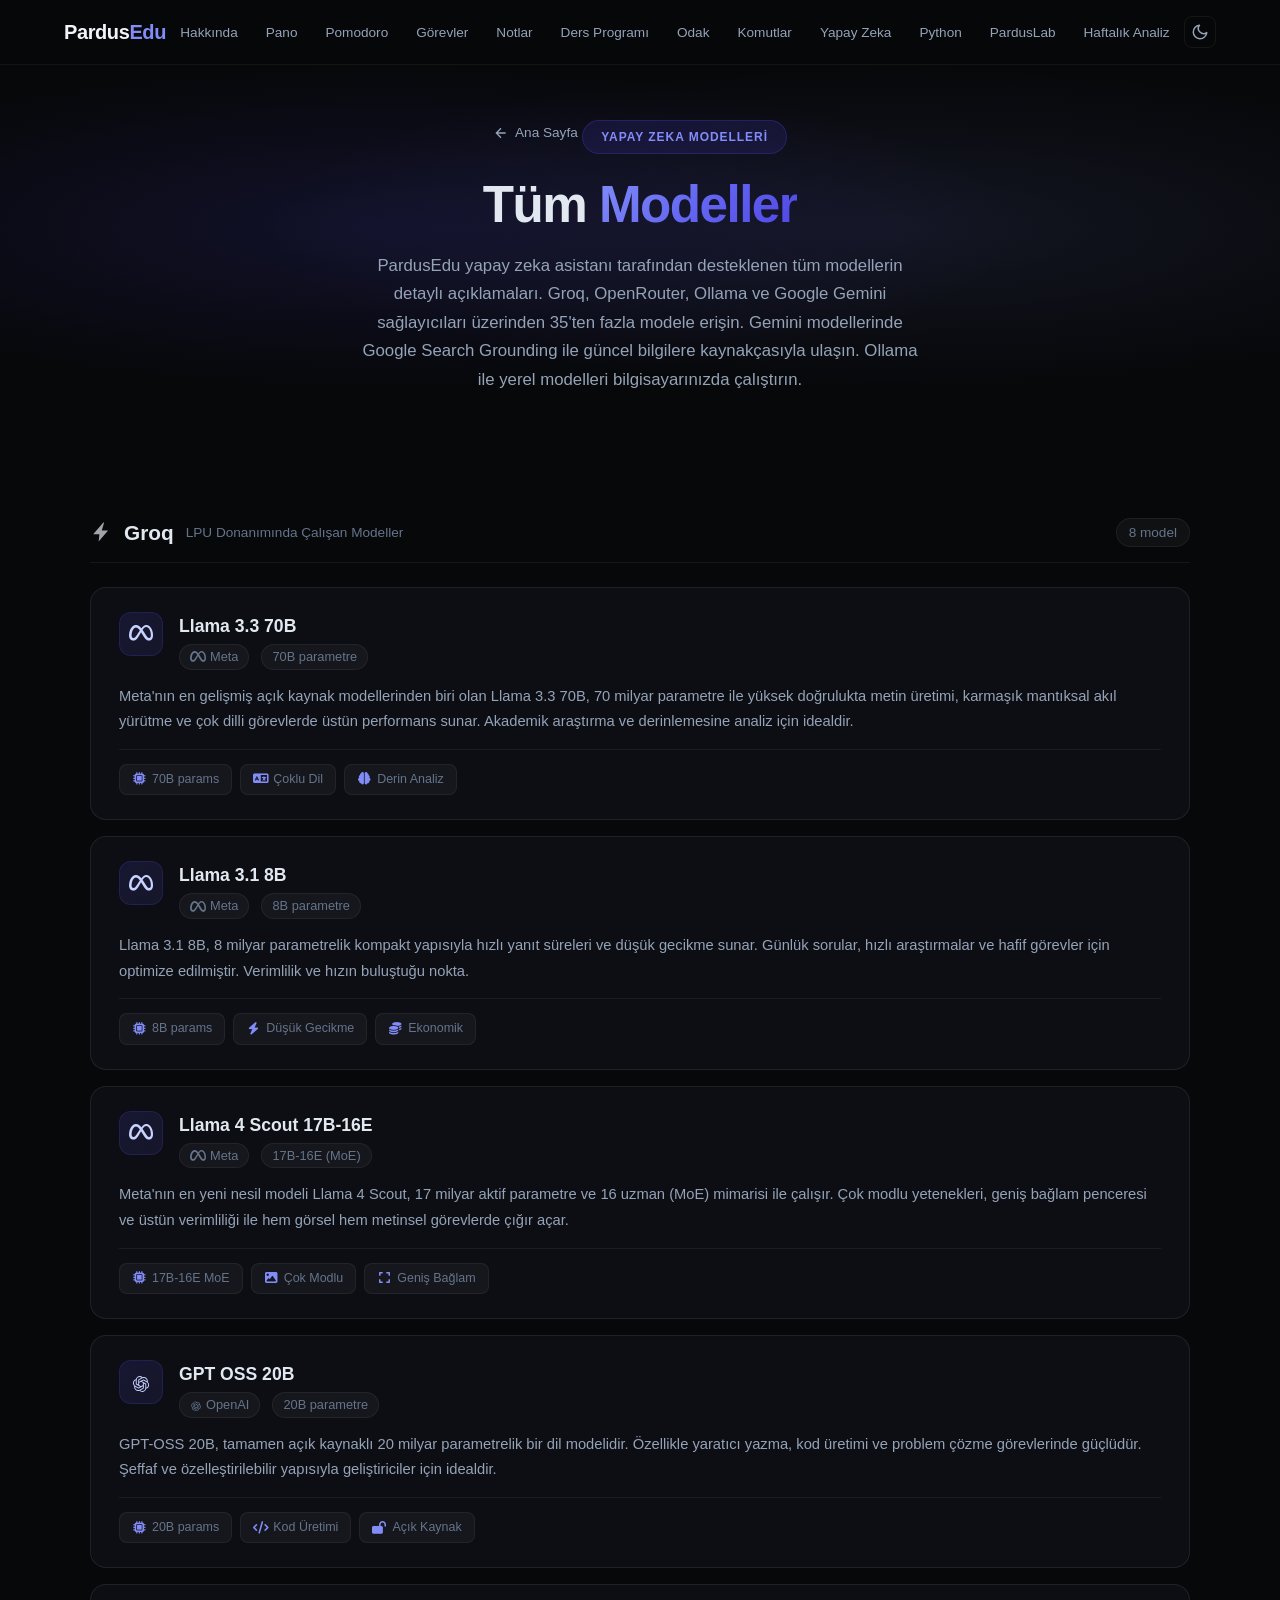
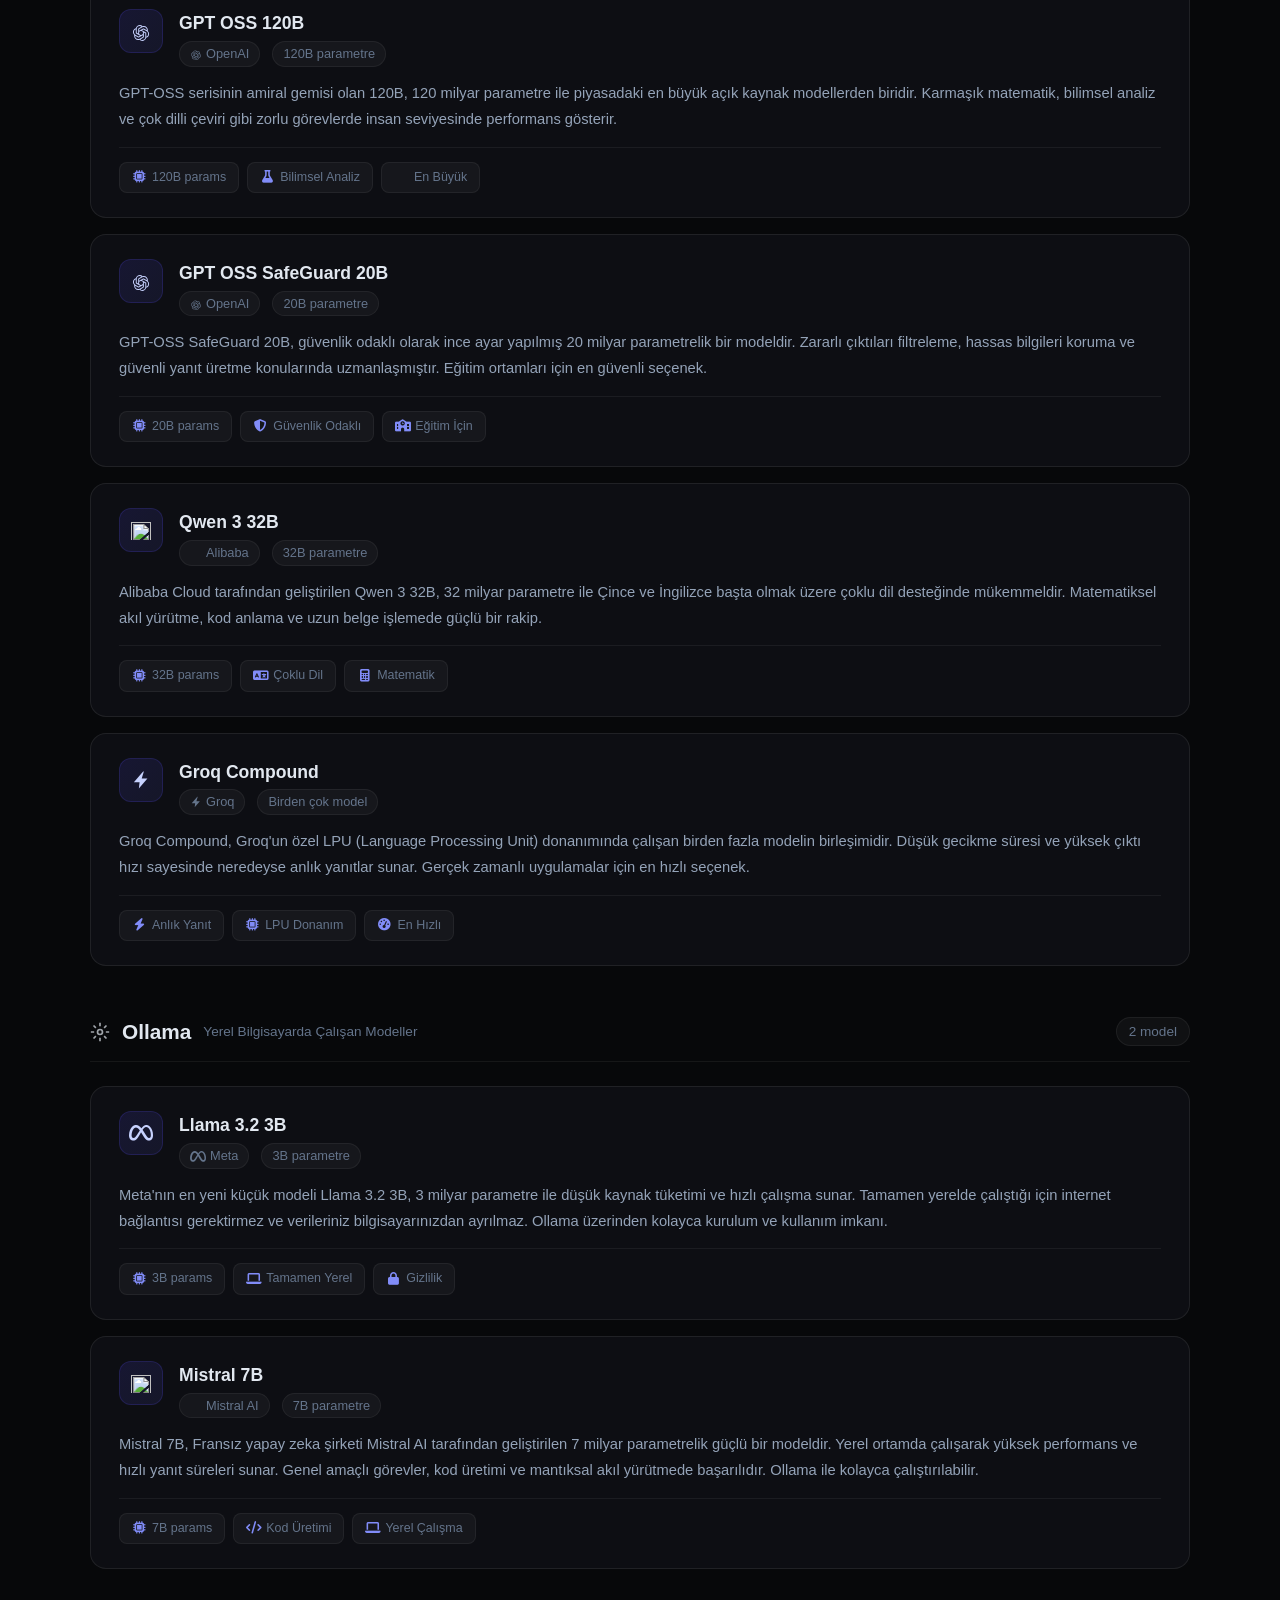
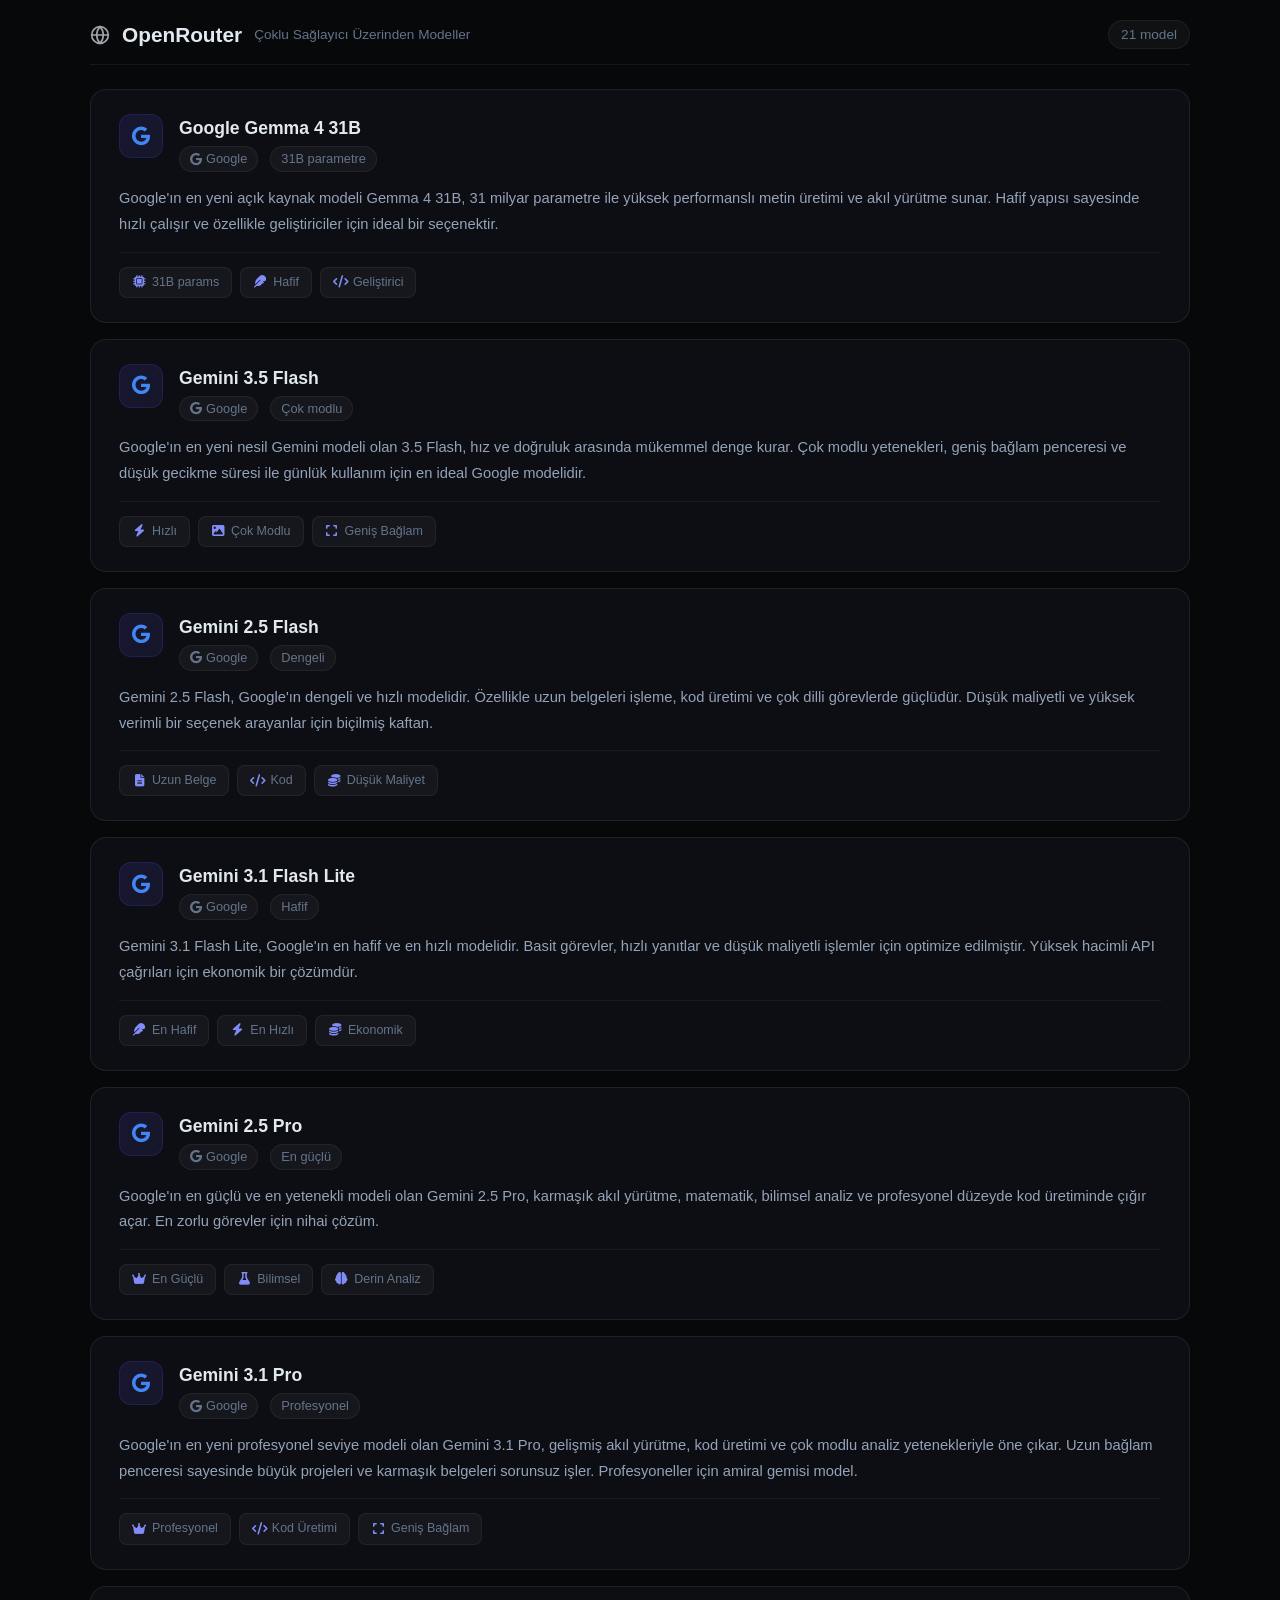
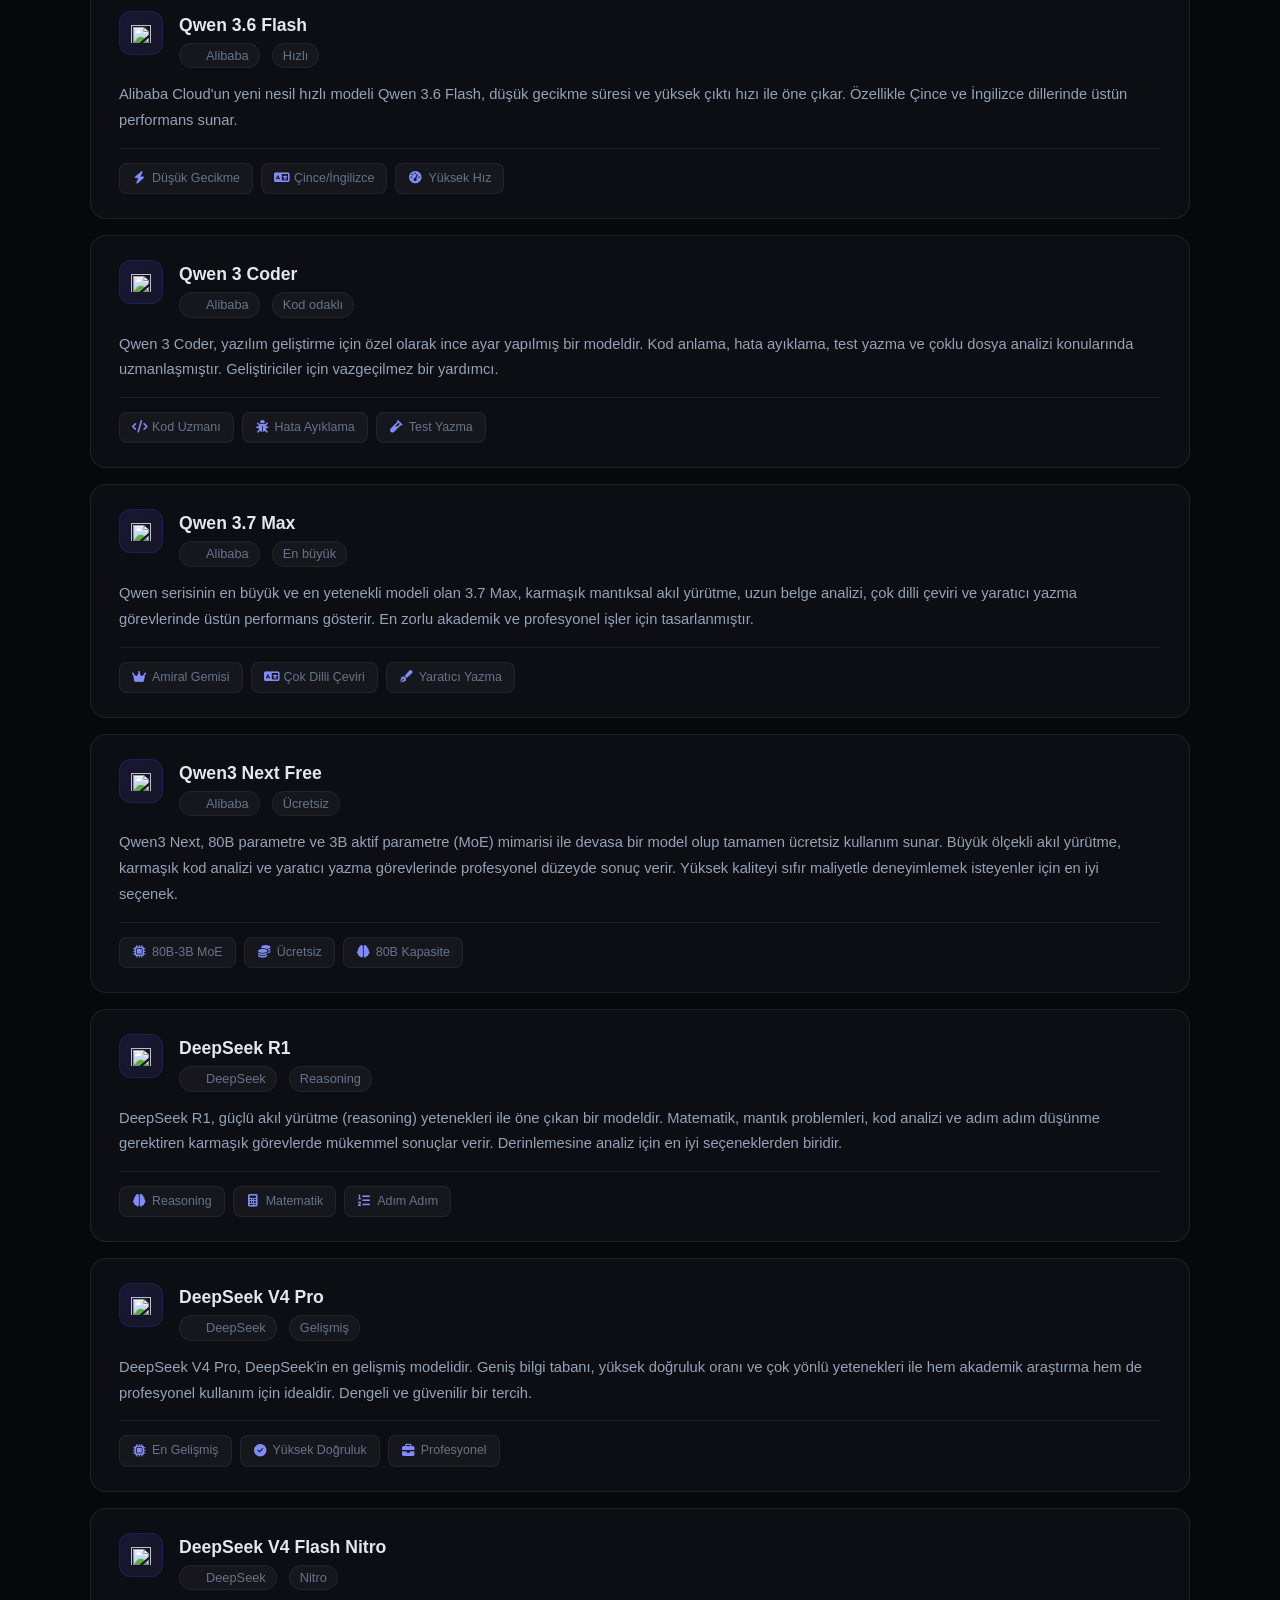
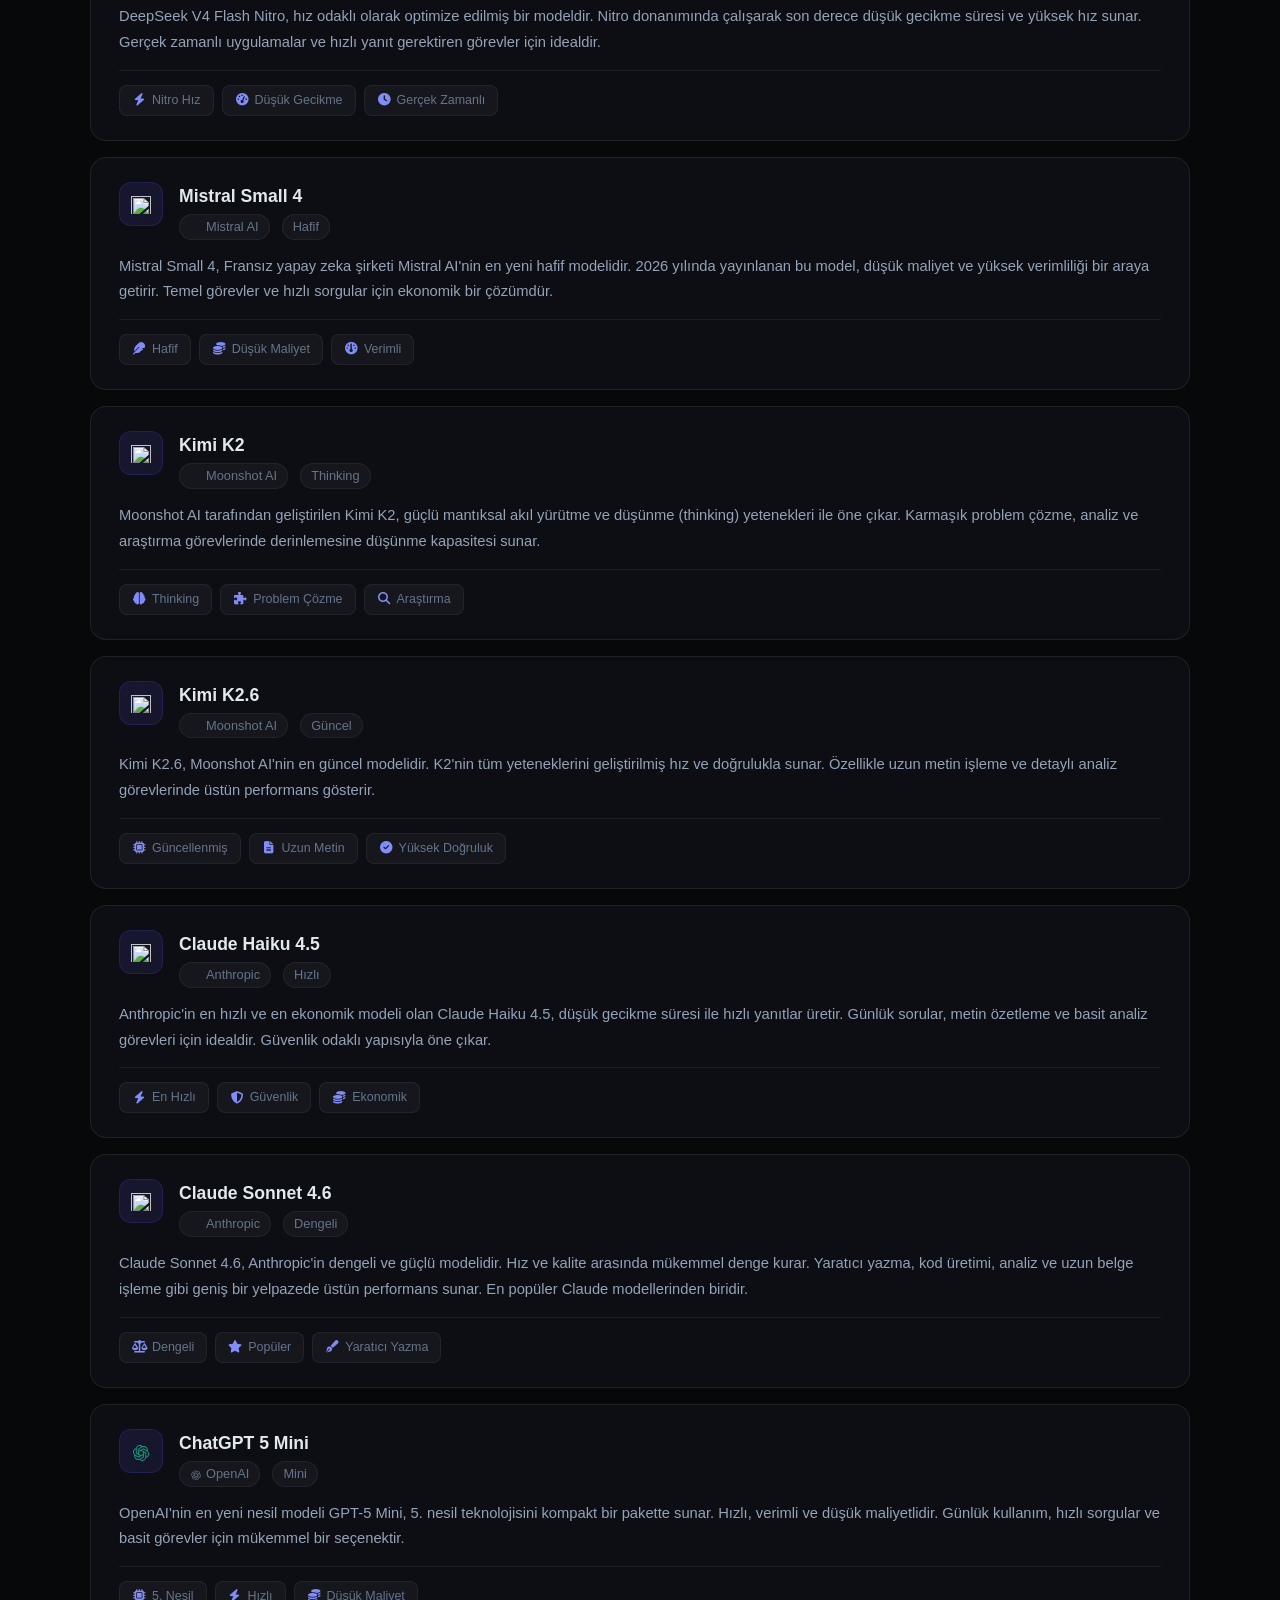
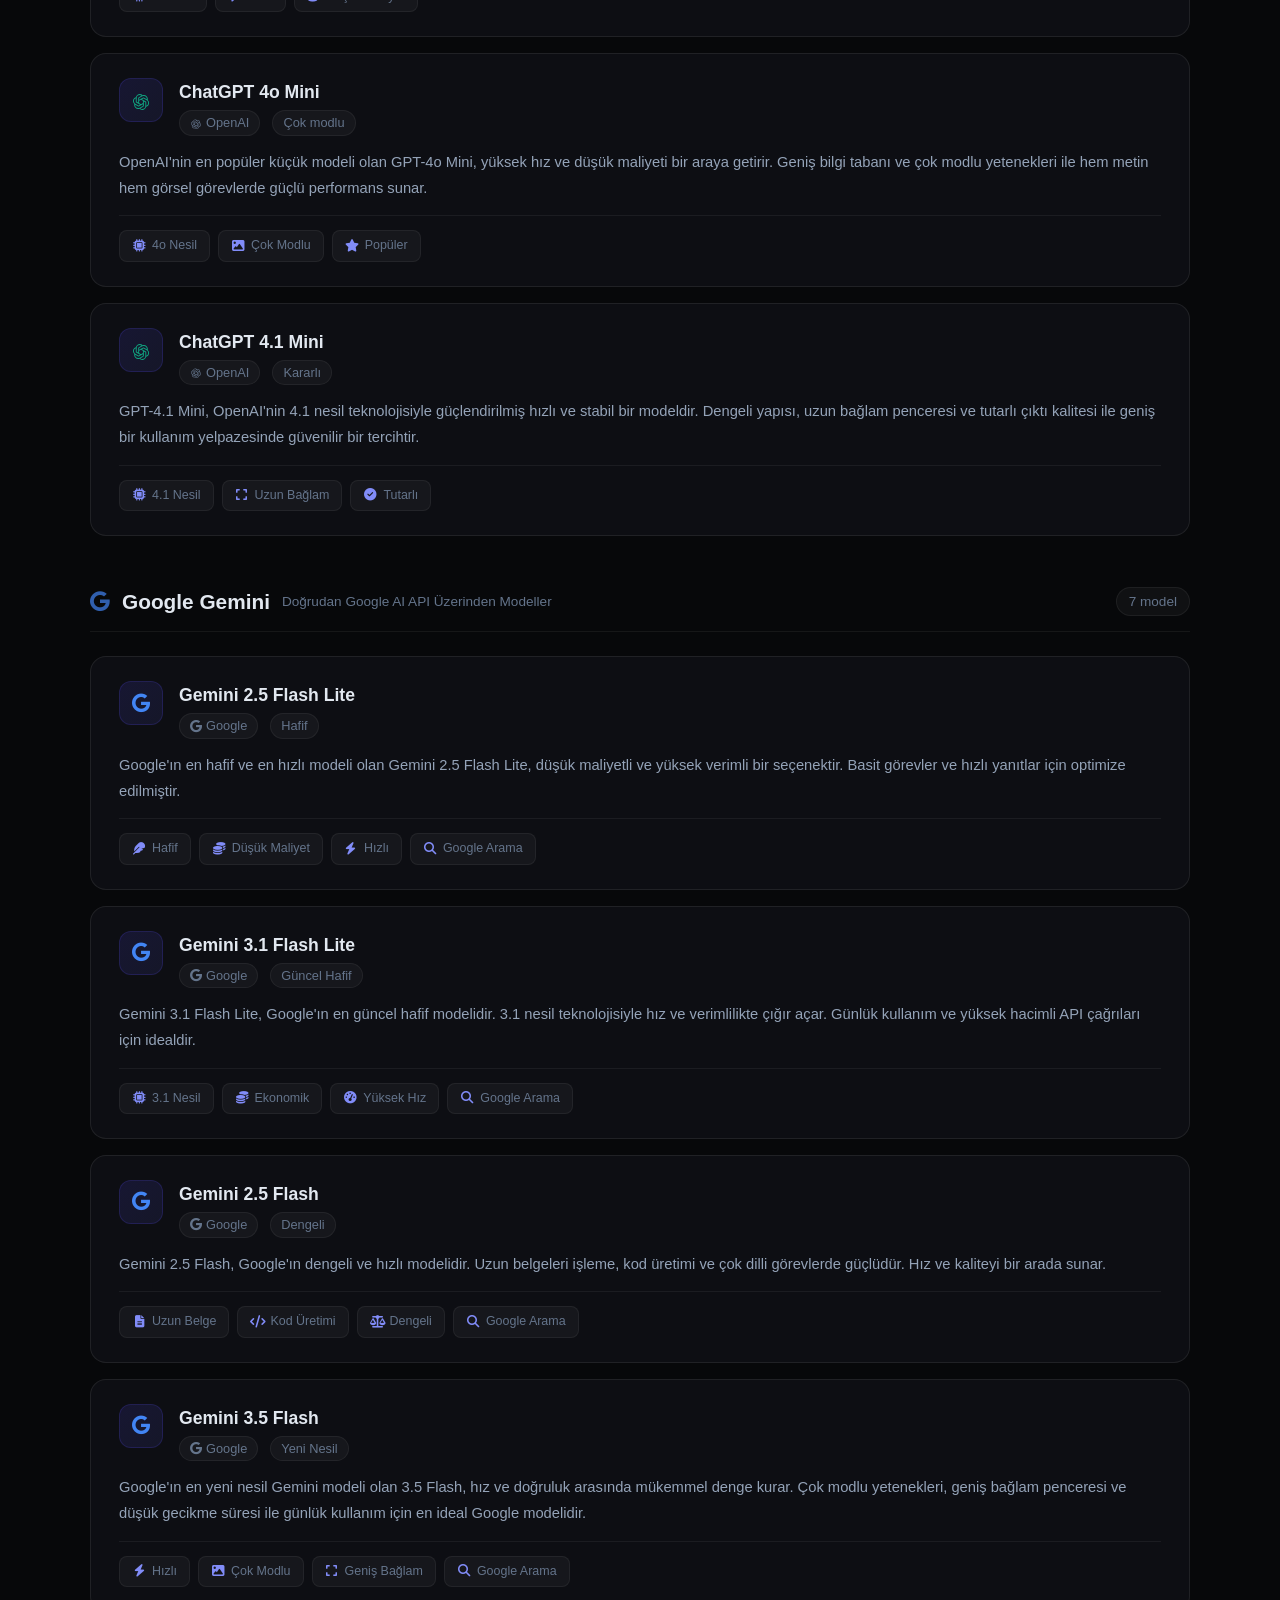
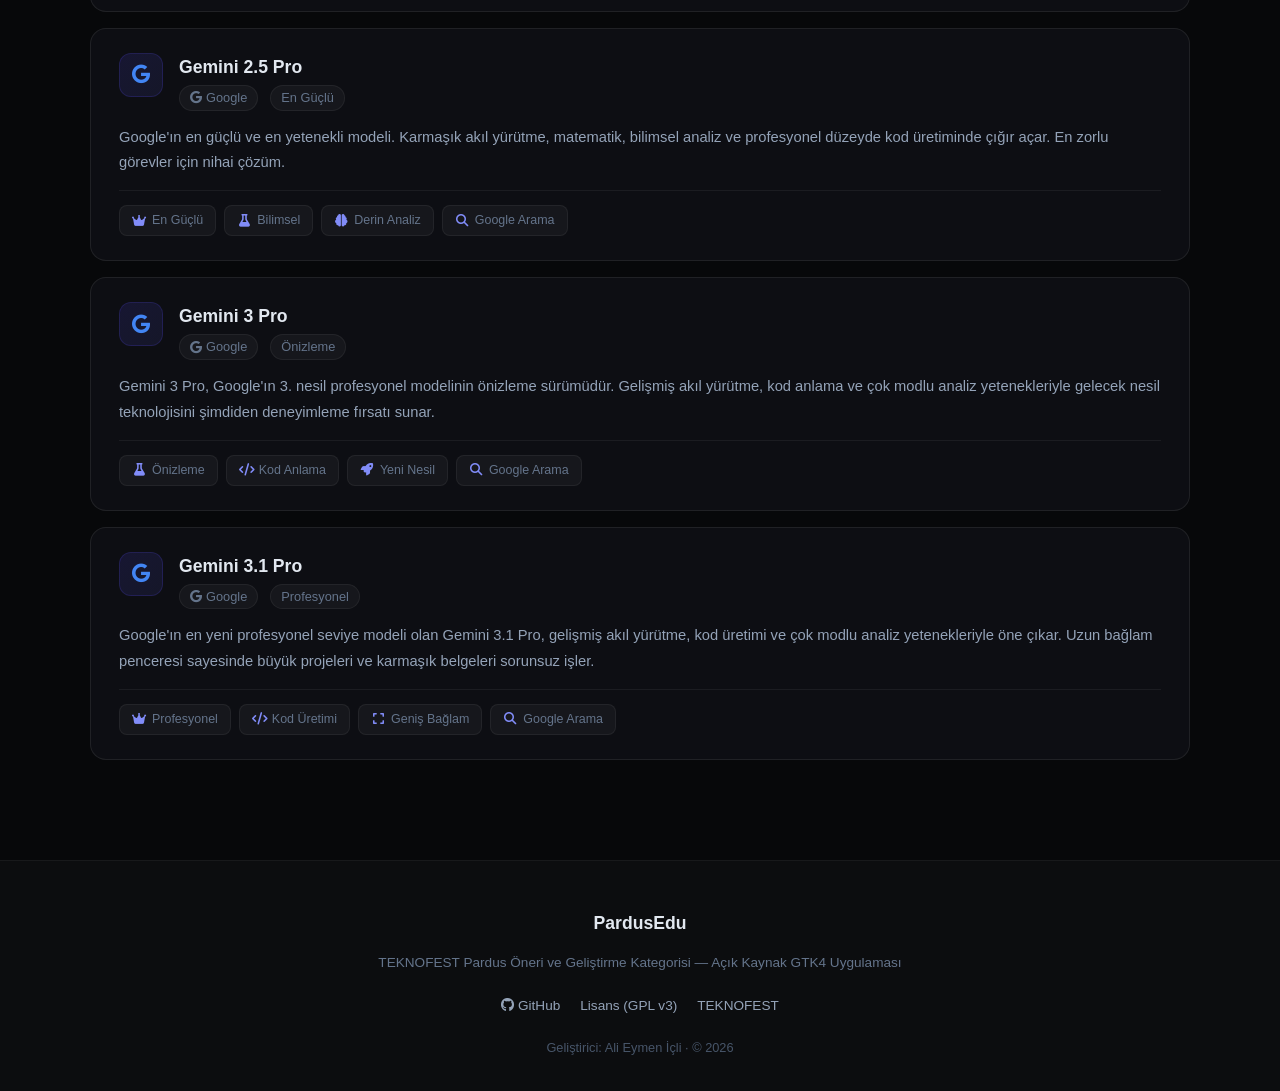
==== commit dc8b739a: "Update website" ====
--- a/web/model.html
+++ b/web/model.html
@@ -224,6 +224,8 @@
         <li><a href="index.html#commands">Komutlar</a></li>
         <li><a href="index.html#ai">Yapay Zeka</a></li>
         <li><a href="index.html#python">Python</a></li>
+        <li><a href="index.html#parduslab">PardusLab</a></li>
+        <li><a href="index.html#weekly">Haftalık Analiz</a></li>
       </ul>
       <div class="nav-actions">
         <button class="theme-btn" id="themeBtn" aria-label="Temayı değiştir">
@@ -251,7 +253,7 @@
       </a>
       <div class="models-hero-badge">YAPAY ZEKA MODELLERİ</div>
       <h1>Tüm <span class="gradient-text">Modeller</span></h1>
-      <p>PardusEdu yapay zeka asistanı tarafından desteklenen tüm modellerin detaylı açıklamaları. Groq, OpenRouter ve Google Gemini sağlayıcıları üzerinden 30'dan fazla modele erişin. Gemini modellerinde Google Search Grounding ile güncel bilgilere kaynakçasıyla ulaşın.</p>
+      <p>PardusEdu yapay zeka asistanı tarafından desteklenen tüm modellerin detaylı açıklamaları. Groq, OpenRouter, Ollama ve Google Gemini sağlayıcıları üzerinden 35'ten fazla modele erişin. Gemini modellerinde Google Search Grounding ile güncel bilgilere kaynakçasıyla ulaşın. Ollama ile yerel modelleri bilgisayarınızda çalıştırın.</p>
     </div>
   </section>
 
@@ -415,6 +417,53 @@
             <span class="model-detail"><i class="fa-solid fa-bolt"></i>Anlık Yanıt</span>
             <span class="model-detail"><i class="fa-solid fa-microchip"></i>LPU Donanım</span>
             <span class="model-detail"><i class="fa-solid fa-gauge-high"></i>En Hızlı</span>
+          </div>
+        </div>
+      </div>
+
+      <div class="models-provider">
+        <div class="provider-header">
+          <svg width="20" height="20" viewBox="0 0 24 24" fill="none" stroke="currentColor" stroke-width="2" opacity=".7"><circle cx="12" cy="12" r="3"/><path d="M12 1v4M12 19v4M4.22 4.22l2.83 2.83M16.95 16.95l2.83 2.83M1 12h4M19 12h4M4.22 19.78l2.83-2.83M16.95 7.05l2.83-2.83"/></svg>
+          <h2>Ollama</h2>
+          <span>Yerel Bilgisayarda Çalışan Modeller</span>
+          <span class="provider-count">2 model</span>
+        </div>
+
+        <div class="model-card">
+          <div class="model-card-header">
+            <div class="model-card-icon"><i class="fa-brands fa-meta"></i></div>
+            <div class="model-card-info">
+              <h3>Llama 3.2 3B</h3>
+              <div class="model-card-meta">
+                <span class="tag"><i class="fa-brands fa-meta"></i>Meta</span>
+                <span class="tag">3B parametre</span>
+              </div>
+            </div>
+          </div>
+          <div class="model-card-desc">Meta'nın en yeni küçük modeli Llama 3.2 3B, 3 milyar parametre ile düşük kaynak tüketimi ve hızlı çalışma sunar. Tamamen yerelde çalıştığı için internet bağlantısı gerektirmez ve verileriniz bilgisayarınızdan ayrılmaz. Ollama üzerinden kolayca kurulum ve kullanım imkanı.</div>
+          <div class="model-card-details">
+            <span class="model-detail"><i class="fa-solid fa-microchip"></i>3B params</span>
+            <span class="model-detail"><i class="fa-solid fa-laptop"></i>Tamamen Yerel</span>
+            <span class="model-detail"><i class="fa-solid fa-lock"></i>Gizlilik</span>
+          </div>
+        </div>
+
+        <div class="model-card">
+          <div class="model-card-header">
+            <div class="model-card-icon"><img src="https://cdn.simpleicons.org/mistralai/6366F1" alt="" style="width:20px;height:20px;"></div>
+            <div class="model-card-info">
+              <h3>Mistral 7B</h3>
+              <div class="model-card-meta">
+                <span class="tag"><img src="https://cdn.simpleicons.org/mistralai/6366F1" alt="" style="width:12px;height:12px;">Mistral AI</span>
+                <span class="tag">7B parametre</span>
+              </div>
+            </div>
+          </div>
+          <div class="model-card-desc">Mistral 7B, Fransız yapay zeka şirketi Mistral AI tarafından geliştirilen 7 milyar parametrelik güçlü bir modeldir. Yerel ortamda çalışarak yüksek performans ve hızlı yanıt süreleri sunar. Genel amaçlı görevler, kod üretimi ve mantıksal akıl yürütmede başarılıdır. Ollama ile kolayca çalıştırılabilir.</div>
+          <div class="model-card-details">
+            <span class="model-detail"><i class="fa-solid fa-microchip"></i>7B params</span>
+            <span class="model-detail"><i class="fa-solid fa-code"></i>Kod Üretimi</span>
+            <span class="model-detail"><i class="fa-solid fa-laptop"></i>Yerel Çalışma</span>
           </div>
         </div>
       </div>
